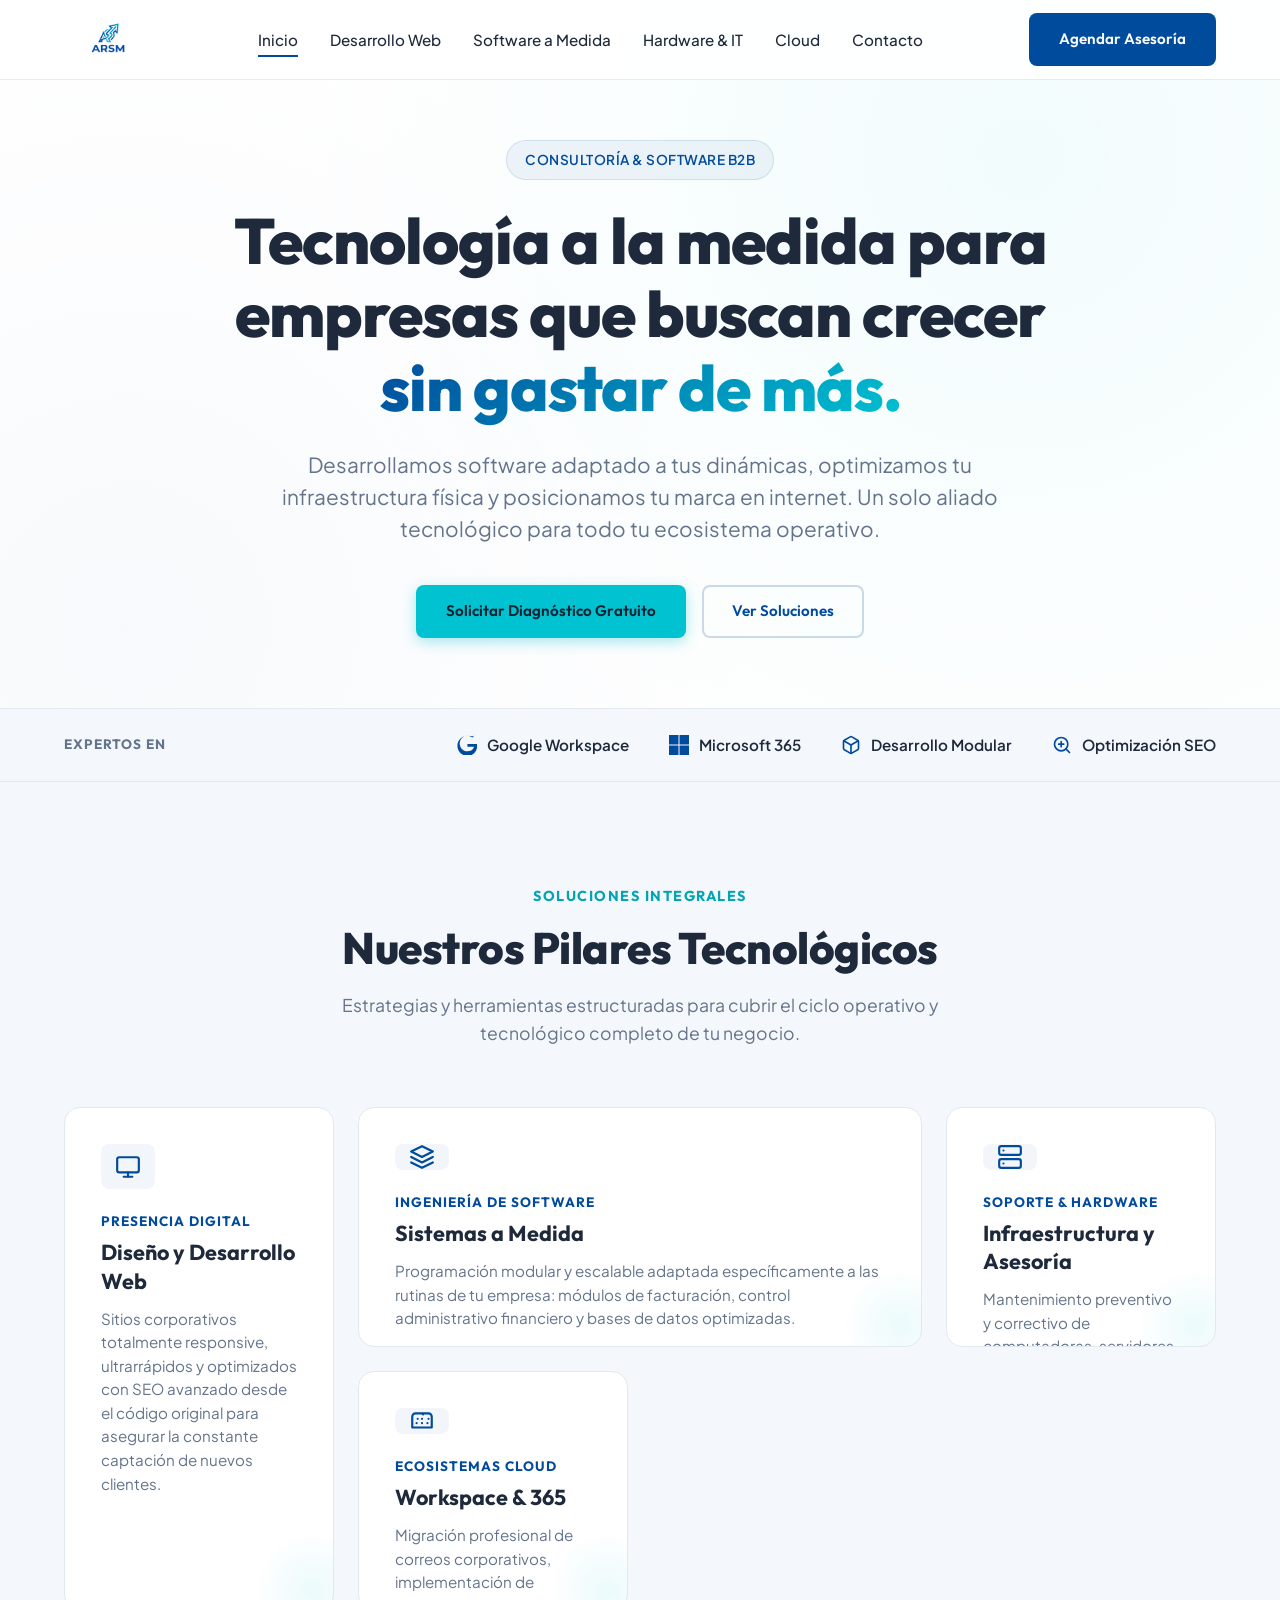
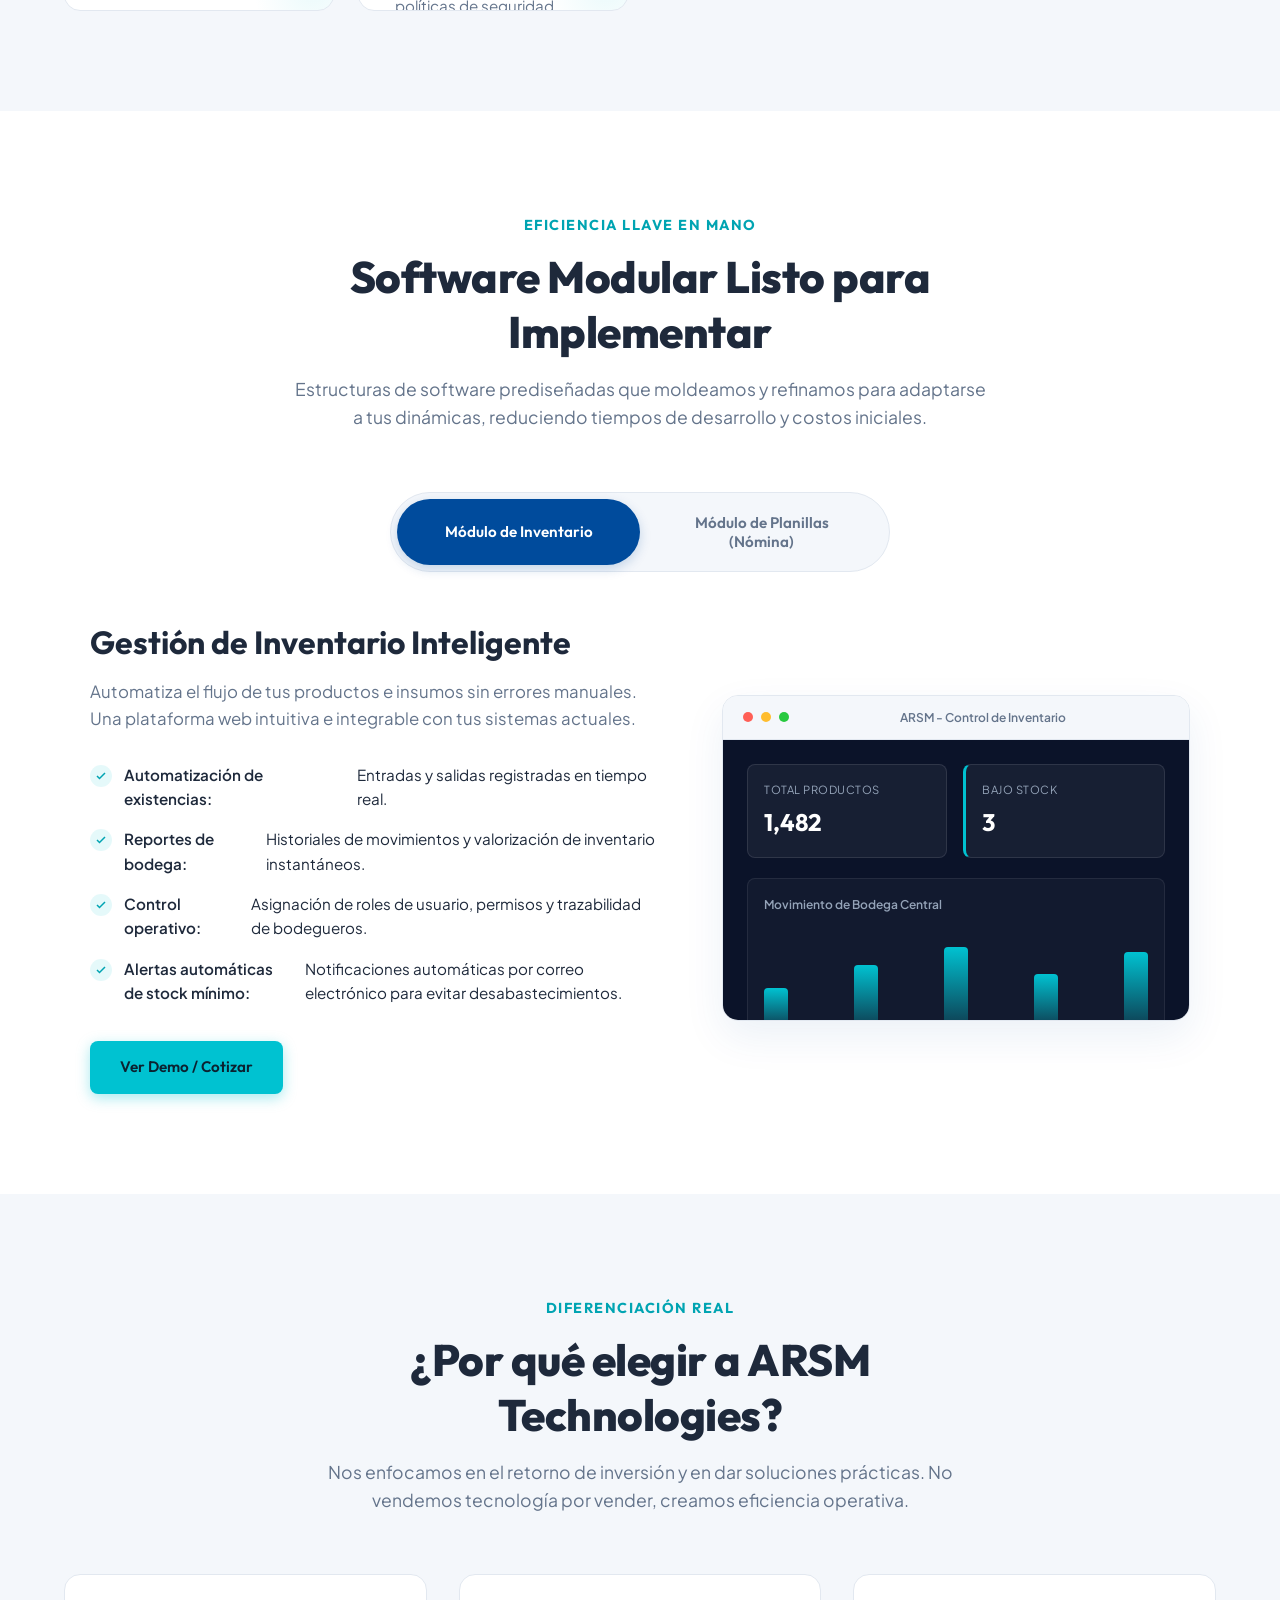
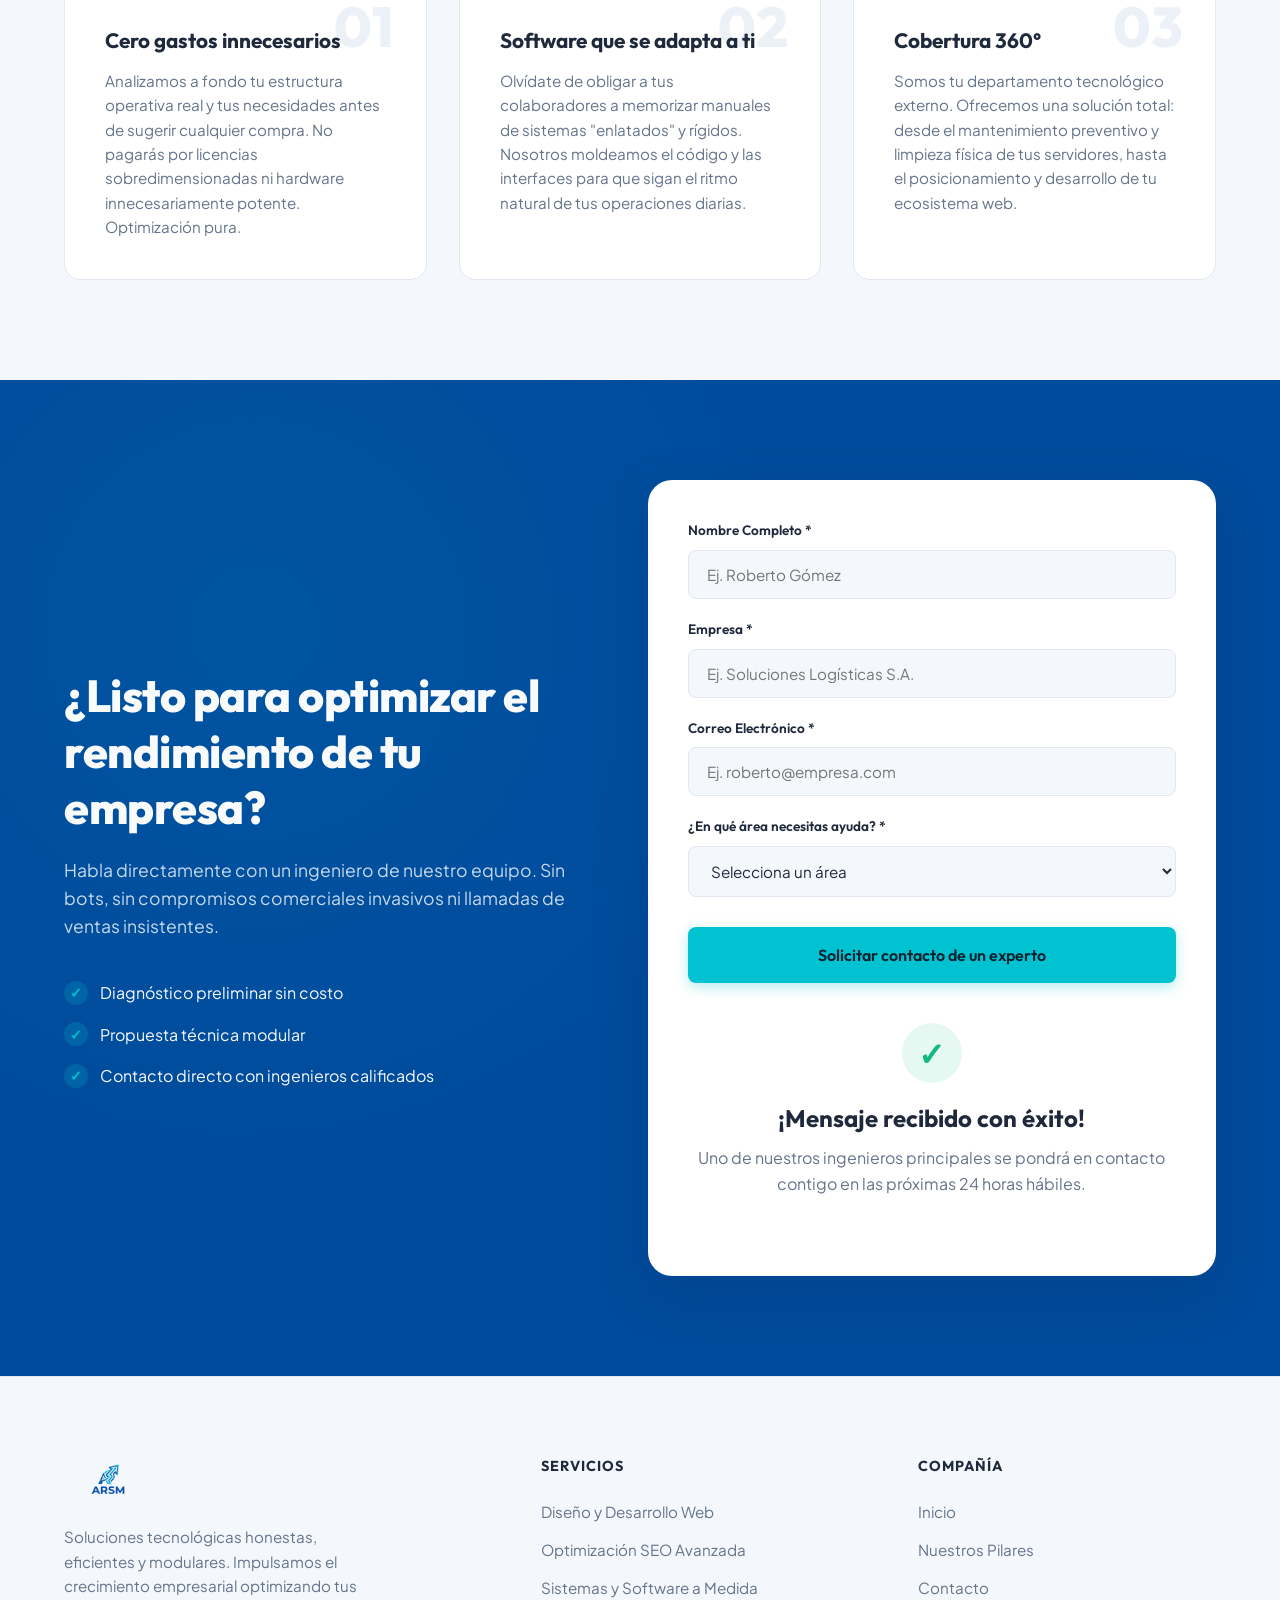
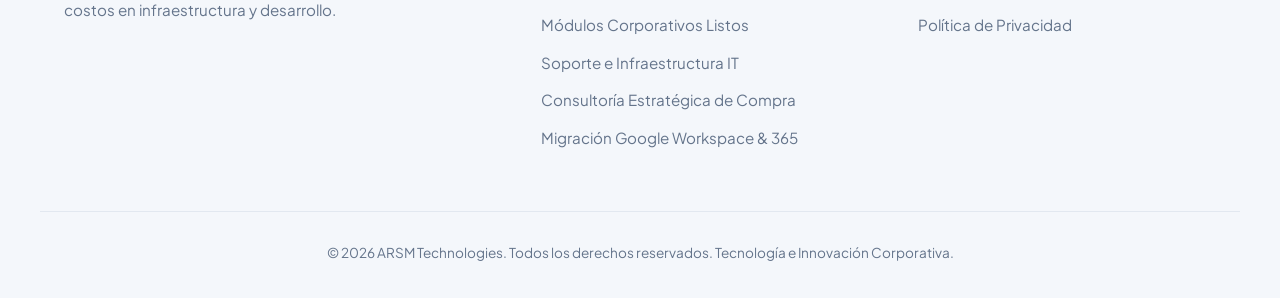
==== index.html @ 8ba5f3cb "Add files via upload" ====
<!DOCTYPE html>
<html lang="es">
<head>
    <meta charset="UTF-8">
    <meta name="viewport" content="width=device-width, initial-scale=1.0">
    <title>ARSM Technologies | Consultoría Tecnológica & Desarrollo de Software B2B</title>
    <meta name="description" content="Desarrollamos software a medida, optimizamos tu infraestructura IT y posicionamos tu web. Un solo aliado tecnológico para potenciar tu empresa sin gastos innecesarios.">
    <!-- Google Fonts: Plus Jakarta Sans for clean geometric look and Outfit for headings -->
    <link rel="preconnect" href="https://fonts.googleapis.com">
    <link rel="preconnect" href="https://fonts.gstatic.com" crossorigin>
    <link href="https://fonts.googleapis.com/css2?family=Outfit:wght@400;500;600;700;800&family=Plus+Jakarta+Sans:wght@300;400;500;600;700&display=swap" rel="stylesheet">
    <link rel="stylesheet" href="style.css">
</head>
<body>

    <!-- 1. NAVIGATION (Header) -->
    <header class="site-header">
        <div class="container header-container">
            <a href="#" class="logo-area" aria-label="ARSM Technologies Inicio">
                <img src="images/logo.png" alt="ARSM Technologies Logo" class="site-logo">
            </a>
            
            <button class="mobile-nav-toggle" aria-controls="primary-navigation" aria-expanded="false" aria-label="Menu">
                <span class="hamburger"></span>
            </button>

            <nav class="primary-navigation" id="primary-navigation">
                <ul class="nav-list">
                    <li><a href="#" class="nav-link active">Inicio</a></li>
                    <li><a href="#desarrollo-web" class="nav-link">Desarrollo Web</a></li>
                    <li><a href="#sistemas-medida" class="nav-link">Software a Medida</a></li>
                    <li><a href="#hardware-it" class="nav-link">Hardware & IT</a></li>
                    <li><a href="#cloud" class="nav-link">Cloud</a></li>
                    <li><a href="#contacto" class="nav-link">Contacto</a></li>
                </ul>
            </nav>

            <div class="header-actions">
                <a href="#contacto" class="btn btn-cta">Agendar Asesoría</a>
            </div>
        </div>
    </header>

    <main>
        <!-- 2. HERO SECTION -->
        <section class="hero-section">
            <div class="container hero-container">
                <div class="hero-content">
                    <div class="badge-wrapper">
                        <span class="badge">Consultoría & Software B2B</span>
                    </div>
                    <h1 class="hero-title">
                        Tecnología a la medida para empresas que buscan crecer <span class="gradient-text">sin gastar de más.</span>
                    </h1>
                    <p class="hero-subtitle">
                        Desarrollamos software adaptado a tus dinámicas, optimizamos tu infraestructura física y posicionamos tu marca en internet. Un solo aliado tecnológico para todo tu ecosistema operativo.
                    </p>
                    <div class="hero-actions">
                        <a href="#contacto" class="btn btn-primary">Solicitar Diagnóstico Gratuito</a>
                        <a href="#pilares" class="btn btn-secondary">Ver Soluciones</a>
                    </div>
                </div>
            </div>
            <!-- Social Proof Cinta Inferior -->
            <div class="social-proof-strip">
                <div class="container proof-container">
                    <p class="proof-title">Expertos en</p>
                    <div class="proof-logos">
                        <div class="proof-item">
                            <svg class="proof-icon" viewBox="0 0 24 24" fill="currentColor"><path d="M12.48 10.92v3.28h7.84c-.24 1.84-2 5.36-7.84 5.36-5.08 0-9.24-4.2-9.24-9.4s4.16-9.4 9.24-9.4c2.92 0 4.88 1.24 6 2.32l2.6-2.6C19.64 2.2 16.36 1 12.48 1 5.82 1 .5 6.32.5 13s5.32 12 11.98 12c7 0 11.66-4.92 11.66-11.9 0-.8-.08-1.4-.2-2.18h-11.46z"/></svg>
                            <span>Google Workspace</span>
                        </div>
                        <div class="proof-item">
                            <svg class="proof-icon" viewBox="0 0 24 24" fill="currentColor"><path d="M0 0h11.4v11.4H0zm12.6 0H24v11.4H12.6zM0 12.6h11.4V24H0zm12.6 0H24V24H12.6z"/></svg>
                            <span>Microsoft 365</span>
                        </div>
                        <div class="proof-item">
                            <svg class="proof-icon" viewBox="0 0 24 24" fill="none" stroke="currentColor" stroke-width="2" stroke-linecap="round" stroke-linejoin="round"><path d="M21 16V8a2 2 0 0 0-1-1.73l-7-4a2 2 0 0 0-2 0l-7 4A2 2 0 0 0 3 8v8a2 2 0 0 0 1 1.73l7 4a2 2 0 0 0 2 0l7-4A2 2 0 0 0 21 16z"></path><polyline points="3.27 6.96 12 12.01 20.73 6.96"></polyline><line x1="12" y1="22.08" x2="12" y2="12"></line></svg>
                            <span>Desarrollo Modular</span>
                        </div>
                        <div class="proof-item">
                            <svg class="proof-icon" viewBox="0 0 24 24" fill="none" stroke="currentColor" stroke-width="2" stroke-linecap="round" stroke-linejoin="round"><circle cx="11" cy="11" r="8"></circle><line x1="21" y1="21" x2="16.65" y2="16.65"></line><line x1="11" y1="8" x2="11" y2="14"></line><line x1="8" y1="11" x2="14" y2="11"></line></svg>
                            <span>Optimización SEO</span>
                        </div>
                    </div>
                </div>
            </div>
        </section>

        <!-- 3. SECCIÓN: NUESTROS PILARES TECNOLÓGICOS -->
        <section id="pilares" class="section pilares-section">
            <div class="container">
                <div class="section-header">
                    <span class="section-tag">Soluciones Integrales</span>
                    <h2 class="section-title">Nuestros Pilares Tecnológicos</h2>
                    <p class="section-desc">Estrategias y herramientas estructuradas para cubrir el ciclo operativo y tecnológico completo de tu negocio.</p>
                </div>

                <div class="bento-grid">
                    <!-- Tarjeta 1 -->
                    <div id="desarrollo-web" class="bento-card card-tall">
                        <div class="card-icon-wrapper">
                            <svg viewBox="0 0 24 24" fill="none" stroke="currentColor" stroke-width="2" stroke-linecap="round" stroke-linejoin="round" class="card-icon"><rect x="2" y="3" width="20" height="14" rx="2" ry="2"></rect><line x1="8" y1="21" x2="16" y2="21"></line><line x1="12" y1="17" x2="12" y2="21"></line></svg>
                        </div>
                        <div class="card-content">
                            <h3 class="card-title">Presencia Digital</h3>
                            <h4 class="card-subtitle">Diseño y Desarrollo Web</h4>
                            <p class="card-text">Sitios corporativos totalmente responsive, ultrarrápidos y optimizados con SEO avanzado desde el código original para asegurar la constante captación de nuevos clientes.</p>
                        </div>
                        <div class="card-bg-decoration"></div>
                    </div>

                    <!-- Tarjeta 2 -->
                    <div id="sistemas-medida" class="bento-card card-wide">
                        <div class="card-icon-wrapper">
                            <svg viewBox="0 0 24 24" fill="none" stroke="currentColor" stroke-width="2" stroke-linecap="round" stroke-linejoin="round" class="card-icon"><polygon points="12 2 2 7 12 12 22 7 12 2"></polygon><polyline points="2 17 12 22 22 17"></polyline><polyline points="2 12 12 17 22 12"></polyline></svg>
                        </div>
                        <div class="card-content">
                            <h3 class="card-title">Ingeniería de Software</h3>
                            <h4 class="card-subtitle">Sistemas a Medida</h4>
                            <p class="card-text">Programación modular y escalable adaptada específicamente a las rutinas de tu empresa: módulos de facturación, control administrativo financiero y bases de datos optimizadas.</p>
                        </div>
                        <div class="card-bg-decoration"></div>
                    </div>

                    <!-- Tarjeta 3 -->
                    <div id="hardware-it" class="bento-card">
                        <div class="card-icon-wrapper">
                            <svg viewBox="0 0 24 24" fill="none" stroke="currentColor" stroke-width="2" stroke-linecap="round" stroke-linejoin="round" class="card-icon"><rect x="2" y="2" width="20" height="8" rx="2" ry="2"></rect><rect x="2" y="14" width="20" height="8" rx="2" ry="2"></rect><line x1="6" y1="6" x2="6.01" y2="6"></line><line x1="6" y1="18" x2="6.01" y2="18"></line></svg>
                        </div>
                        <div class="card-content">
                            <h3 class="card-title">Soporte & Hardware</h3>
                            <h4 class="card-subtitle">Infraestructura y Asesoría</h4>
                            <p class="card-text">Mantenimiento preventivo y correctivo de computadoras, servidores y redes. Consultoría estratégica en adquisiciones para garantizar el máximo beneficio al menor costo posible.</p>
                        </div>
                        <div class="card-bg-decoration"></div>
                    </div>

                    <!-- Tarjeta 4 -->
                    <div id="cloud" class="bento-card">
                        <div class="card-icon-wrapper">
                            <svg viewBox="0 0 24 24" fill="none" stroke="currentColor" stroke-width="2" stroke-linecap="round" stroke-linejoin="round" class="card-icon"><path d="M18 10h-.01M17 14h.01M13 6h-.01M12 10h.01M12 14h.01M8 10h-.01M7 14h.01M3 18h18V8a3 3 0 0 0-3-3H6a3 3 0 0 0-3 3z"></path></svg>
                        </div>
                        <div class="card-content">
                            <h3 class="card-title">Ecosistemas Cloud</h3>
                            <h4 class="card-subtitle">Workspace & 365</h4>
                            <p class="card-text">Migración profesional de correos corporativos, implementación de políticas de seguridad digital, administración eficiente de licencias y capacitación de personal.</p>
                        </div>
                        <div class="card-bg-decoration"></div>
                    </div>
                </div>
            </div>
        </section>

        <!-- 4. SECCIÓN DE PRODUCTOS DESTACADOS: SOFTWARE MODULAR -->
        <section class="section products-section">
            <div class="container">
                <div class="section-header">
                    <span class="section-tag">Eficiencia Llave en Mano</span>
                    <h2 class="section-title">Software Modular Listo para Implementar</h2>
                    <p class="section-desc">Estructuras de software prediseñadas que moldeamos y refinamos para adaptarse a tus dinámicas, reduciendo tiempos de desarrollo y costos iniciales.</p>
                </div>

                <!-- Tabs Navigation -->
                <div class="tabs-container">
                    <div class="tabs-nav" role="tablist" aria-label="Módulos de Software">
                        <button class="tab-btn active" id="tab-inventario" role="tab" aria-selected="true" aria-controls="panel-inventario" tabindex="0">
                            Módulo de Inventario
                        </button>
                        <button class="tab-btn" id="tab-planillas" role="tab" aria-selected="false" aria-controls="panel-planillas" tabindex="-1">
                            Módulo de Planillas (Nómina)
                        </button>
                    </div>

                    <!-- Tabs Content Panels -->
                    <div class="tabs-panels">
                        <!-- Panel 1: Inventario -->
                        <div class="tab-panel active" id="panel-inventario" role="tabpanel" aria-labelledby="tab-inventario">
                            <div class="product-layout">
                                <div class="product-details">
                                    <h3 class="product-title">Gestión de Inventario Inteligente</h3>
                                    <p class="product-description">
                                        Automatiza el flujo de tus productos e insumos sin errores manuales. Una plataforma web intuitiva e integrable con tus sistemas actuales.
                                    </p>
                                    <ul class="product-features">
                                        <li>
                                            <span class="feature-icon"><svg viewBox="0 0 24 24" fill="none" stroke="currentColor" stroke-width="3"><polyline points="20 6 9 17 4 12"></polyline></svg></span>
                                            <strong>Automatización de existencias:</strong> Entradas y salidas registradas en tiempo real.
                                        </li>
                                        <li>
                                            <span class="feature-icon"><svg viewBox="0 0 24 24" fill="none" stroke="currentColor" stroke-width="3"><polyline points="20 6 9 17 4 12"></polyline></svg></span>
                                            <strong>Reportes de bodega:</strong> Historiales de movimientos y valorización de inventario instantáneos.
                                        </li>
                                        <li>
                                            <span class="feature-icon"><svg viewBox="0 0 24 24" fill="none" stroke="currentColor" stroke-width="3"><polyline points="20 6 9 17 4 12"></polyline></svg></span>
                                            <strong>Control operativo:</strong> Asignación de roles de usuario, permisos y trazabilidad de bodegueros.
                                        </li>
                                        <li>
                                            <span class="feature-icon"><svg viewBox="0 0 24 24" fill="none" stroke="currentColor" stroke-width="3"><polyline points="20 6 9 17 4 12"></polyline></svg></span>
                                            <strong>Alertas automáticas de stock mínimo:</strong> Notificaciones automáticas por correo electrónico para evitar desabastecimientos.
                                        </li>
                                    </ul>
                                    <div class="product-action">
                                        <a href="#contacto" class="btn btn-primary">Ver Demo / Cotizar</a>
                                    </div>
                                </div>
                                <div class="product-mockup">
                                    <div class="mockup-window">
                                        <div class="mockup-header">
                                            <span class="dot"></span>
                                            <span class="dot"></span>
                                            <span class="dot"></span>
                                            <span class="mockup-title">ARSM - Control de Inventario</span>
                                        </div>
                                        <div class="mockup-body">
                                            <div class="mockup-dashboard">
                                                <div class="dashboard-widgets">
                                                    <div class="widget">
                                                        <span class="widget-label">Total Productos</span>
                                                        <span class="widget-value">1,482</span>
                                                    </div>
                                                    <div class="widget warning">
                                                        <span class="widget-label">Bajo Stock</span>
                                                        <span class="widget-value">3</span>
                                                    </div>
                                                </div>
                                                <div class="dashboard-chart">
                                                    <div class="chart-header">Movimiento de Bodega Central</div>
                                                    <div class="chart-bar-group">
                                                        <div class="chart-bar" style="--val: 45%;"><span>Lun</span></div>
                                                        <div class="chart-bar" style="--val: 70%;"><span>Mar</span></div>
                                                        <div class="chart-bar" style="--val: 90%;"><span>Mie</span></div>
                                                        <div class="chart-bar" style="--val: 60%;"><span>Jue</span></div>
                                                        <div class="chart-bar" style="--val: 85%;"><span>Vie</span></div>
                                                    </div>
                                                </div>
                                            </div>
                                        </div>
                                    </div>
                                </div>
                            </div>
                        </div>

                        <!-- Panel 2: Planillas -->
                        <div class="tab-panel" id="panel-planillas" role="tabpanel" aria-labelledby="tab-planillas" hidden>
                            <div class="product-layout">
                                <div class="product-details">
                                    <h3 class="product-title">Gestión de Planillas y Nómina B2B</h3>
                                    <p class="product-description">
                                        Lleva la administración de salarios y beneficios de forma clara, segura y adaptada a la legislación de tu país. Optimiza el tiempo del departamento de recursos humanos.
                                    </p>
                                    <ul class="product-features">
                                        <li>
                                            <span class="feature-icon"><svg viewBox="0 0 24 24" fill="none" stroke="currentColor" stroke-width="3"><polyline points="20 6 9 17 4 12"></polyline></svg></span>
                                            <strong>Control automatizado de salarios:</strong> Pagos automáticos mensuales, quincenales o por destajo.
                                        </li>
                                        <li>
                                            <span class="feature-icon"><svg viewBox="0 0 24 24" fill="none" stroke="currentColor" stroke-width="3"><polyline points="20 6 9 17 4 12"></polyline></svg></span>
                                            <strong>Retenciones de ley:</strong> Cálculos exactos de impuestos, seguro social, pensiones y deducciones.
                                        </li>
                                        <li>
                                            <span class="feature-icon"><svg viewBox="0 0 24 24" fill="none" stroke="currentColor" stroke-width="3"><polyline points="20 6 9 17 4 12"></polyline></svg></span>
                                            <strong>Gestión de horas extra:</strong> Integración de marcas de reloj y aprobación de recargos extraordinarios.
                                        </li>
                                        <li>
                                            <span class="feature-icon"><svg viewBox="0 0 24 24" fill="none" stroke="currentColor" stroke-width="3"><polyline points="20 6 9 17 4 12"></polyline></svg></span>
                                            <strong>Reportes administrativos:</strong> Comprobantes de pago digitales para los colaboradores y archivos bancarios.
                                        </li>
                                    </ul>
                                    <div class="product-action">
                                        <a href="#contacto" class="btn btn-primary">Ver Demo / Cotizar</a>
                                    </div>
                                </div>
                                <div class="product-mockup">
                                    <div class="mockup-window">
                                        <div class="mockup-header">
                                            <span class="dot"></span>
                                            <span class="dot"></span>
                                            <span class="dot"></span>
                                            <span class="mockup-title">ARSM - Control de Nómina</span>
                                        </div>
                                        <div class="mockup-body">
                                            <div class="mockup-dashboard">
                                                <div class="dashboard-widgets">
                                                    <div class="widget">
                                                        <span class="widget-label">Colaboradores</span>
                                                        <span class="widget-value">48 Activos</span>
                                                    </div>
                                                    <div class="widget success">
                                                        <span class="widget-label">Nómina del Mes</span>
                                                        <span class="widget-value">Procesada</span>
                                                    </div>
                                                </div>
                                                <div class="payroll-details-box">
                                                    <div class="payroll-row"><span>Salarios Base:</span> <strong>$18,450.00</strong></div>
                                                    <div class="payroll-row"><span>Horas Extra:</span> <strong>$1,250.00</strong></div>
                                                    <div class="payroll-row border-top"><span>Total Neto:</span> <strong class="text-primary">$19,700.00</strong></div>
                                                </div>
                                            </div>
                                        </div>
                                    </div>
                                </div>
                            </div>
                        </div>
                    </div>
                </div>
            </div>
        </section>

        <!-- 5. SECCIÓN DE PROPUESTA DE VALOR -->
        <section class="section value-prop-section">
            <div class="container">
                <div class="section-header">
                    <span class="section-tag">Diferenciación Real</span>
                    <h2 class="section-title">¿Por qué elegir a ARSM Technologies?</h2>
                    <p class="section-desc">Nos enfocamos en el retorno de inversión y en dar soluciones prácticas. No vendemos tecnología por vender, creamos eficiencia operativa.</p>
                </div>

                <div class="value-prop-grid">
                    <div class="value-prop-card">
                        <div class="value-prop-num">01</div>
                        <h3 class="value-prop-title">Cero gastos innecesarios</h3>
                        <p class="value-prop-text">
                            Analizamos a fondo tu estructura operativa real y tus necesidades antes de sugerir cualquier compra. No pagarás por licencias sobredimensionadas ni hardware innecesariamente potente. Optimización pura.
                        </p>
                    </div>
                    <div class="value-prop-card">
                        <div class="value-prop-num">02</div>
                        <h3 class="value-prop-title">Software que se adapta a ti</h3>
                        <p class="value-prop-text">
                            Olvídate de obligar a tus colaboradores a memorizar manuales de sistemas "enlatados" y rígidos. Nosotros moldeamos el código y las interfaces para que sigan el ritmo natural de tus operaciones diarias.
                        </p>
                    </div>
                    <div class="value-prop-card">
                        <div class="value-prop-num">03</div>
                        <h3 class="value-prop-title">Cobertura 360°</h3>
                        <p class="value-prop-text">
                            Somos tu departamento tecnológico externo. Ofrecemos una solución total: desde el mantenimiento preventivo y limpieza física de tus servidores, hasta el posicionamiento y desarrollo de tu ecosistema web.
                        </p>
                    </div>
                </div>
            </div>
        </section>

        <!-- 6. CALL TO ACTION FINAL -->
        <section id="contacto" class="section cta-final-section">
            <div class="container cta-final-container">
                <div class="cta-info">
                    <h2 class="cta-title">¿Listo para optimizar el rendimiento de tu empresa?</h2>
                    <p class="cta-subtitle">
                        Habla directamente con un ingeniero de nuestro equipo. Sin bots, sin compromisos comerciales invasivos ni llamadas de ventas insistentes.
                    </p>
                    
                    <div class="cta-bullet-list">
                        <div class="cta-bullet">
                            <span class="bullet-check">✓</span>
                            <span>Diagnóstico preliminar sin costo</span>
                        </div>
                        <div class="cta-bullet">
                            <span class="bullet-check">✓</span>
                            <span>Propuesta técnica modular</span>
                        </div>
                        <div class="cta-bullet">
                            <span class="bullet-check">✓</span>
                            <span>Contacto directo con ingenieros calificados</span>
                        </div>
                    </div>
                </div>

                <div class="cta-form-wrapper">
                    <form id="contactForm" class="cta-form" novalidate>
                        <div class="form-group">
                            <label for="form-name">Nombre Completo *</label>
                            <input type="text" id="form-name" name="name" required placeholder="Ej. Roberto Gómez">
                            <span class="error-msg" id="error-name">El nombre es requerido.</span>
                        </div>

                        <div class="form-group">
                            <label for="form-company">Empresa *</label>
                            <input type="text" id="form-company" name="company" required placeholder="Ej. Soluciones Logísticas S.A.">
                            <span class="error-msg" id="error-company">La empresa es requerida.</span>
                        </div>

                        <div class="form-group">
                            <label for="form-email">Correo Electrónico *</label>
                            <input type="email" id="form-email" name="email" required placeholder="Ej. roberto@empresa.com">
                            <span class="error-msg" id="error-email">Por favor ingresa un correo válido.</span>
                        </div>

                        <div class="form-group">
                            <label for="form-area">¿En qué área necesitas ayuda? *</label>
                            <select id="form-area" name="area" required>
                                <option value="" disabled selected>Selecciona un área</option>
                                <option value="desarrollo-web">Desarrollo y Diseño Web</option>
                                <option value="sistemas-medida">Software a Medida</option>
                                <option value="hardware-it">Hardware & Redes IT</option>
                                <option value="cloud">Soporte Cloud (Workspace/365)</option>
                                <option value="otro">Consultoría Tecnológica General</option>
                            </select>
                            <span class="error-msg" id="error-area">Por favor selecciona una opción.</span>
                        </div>

                        <button type="submit" class="btn btn-submit">Solicitar contacto de un experto</button>
                    </form>
                    
                    <div id="formSuccess" class="form-success-alert" hidden>
                        <div class="success-icon">✓</div>
                        <h3>¡Mensaje recibido con éxito!</h3>
                        <p>Uno de nuestros ingenieros principales se pondrá en contacto contigo en las próximas 24 horas hábiles.</p>
                    </div>
                </div>
            </div>
        </section>
    </main>

    <!-- 7. FOOTER -->
    <footer class="site-footer">
        <div class="container footer-container">
            <div class="footer-brand">
                <a href="#" class="footer-logo">
                    <img src="images/logo.png" alt="ARSM Technologies Logo">
                </a>
                <p class="brand-description">
                    Soluciones tecnológicas honestas, eficientes y modulares. Impulsamos el crecimiento empresarial optimizando tus costos en infraestructura y desarrollo.
                </p>
            </div>
            
            <div class="footer-links-group">
                <h4 class="footer-title">Servicios</h4>
                <ul class="footer-links">
                    <li><a href="#desarrollo-web">Diseño y Desarrollo Web</a></li>
                    <li><a href="#desarrollo-web">Optimización SEO Avanzada</a></li>
                    <li><a href="#sistemas-medida">Sistemas y Software a Medida</a></li>
                    <li><a href="#sistemas-medida">Módulos Corporativos Listos</a></li>
                    <li><a href="#hardware-it">Soporte e Infraestructura IT</a></li>
                    <li><a href="#hardware-it">Consultoría Estratégica de Compra</a></li>
                    <li><a href="#cloud">Migración Google Workspace & 365</a></li>
                </ul>
            </div>

            <div class="footer-links-group">
                <h4 class="footer-title">Compañía</h4>
                <ul class="footer-links">
                    <li><a href="#">Inicio</a></li>
                    <li><a href="#pilares">Nuestros Pilares</a></li>
                    <li><a href="#contacto">Contacto</a></li>
                    <li><a href="#" class="privacy-link">Política de Privacidad</a></li>
                </ul>
            </div>
        </div>

        <div class="container footer-bottom">
            <p>&copy; 2026 ARSM Technologies. Todos los derechos reservados. Tecnología e Innovación Corporativa.</p>
        </div>
    </footer>

    <script src="main.js"></script>
</body>
</html>
---- style.css ----
/* style.css - ARSM Technologies Landing Page */

/* -------------------------------------------------------------
   1. DESIGN SYSTEM & VARIABLES
------------------------------------------------------------- */
:root {
    /* Color Palette */
    --color-primary: #004B9C;          /* Azul Rey Corporativo */
    --color-primary-rgb: 0, 75, 156;
    --color-primary-dark: #003670;
    --color-accent: #00C2D1;           /* Cian / Celeste Eléctrico */
    --color-accent-rgb: 0, 194, 209;
    --color-accent-dark: #00a4b2;
    --color-bg-pure: #FFFFFF;
    --color-bg-gelid: #F4F7FB;          /* Gris gélido claro */
    --color-bg-gelid-rgb: 244, 247, 251;
    --color-text-main: #1E293B;         /* Gris pizarra oscuro / Carbón */
    --color-text-muted: #64748B;
    --color-text-light: #F8FAFC;
    --color-border: #E2E8F0;
    --color-border-hover: #CBD5E1;
    
    /* Typography */
    --font-heading: 'Outfit', -apple-system, BlinkMacSystemFont, "Segoe UI", Roboto, sans-serif;
    --font-body: 'Plus Jakarta Sans', -apple-system, BlinkMacSystemFont, "Segoe UI", Roboto, sans-serif;
    
    /* Layout */
    --container-width: 1200px;
    --header-height: 80px;
    --border-radius-sm: 8px;
    --border-radius-md: 16px;
    --border-radius-lg: 24px;
    --border-radius-xl: 32px;
    
    /* Transitions */
    --transition-fast: 0.2s cubic-bezier(0.16, 1, 0.3, 1);
    --transition-smooth: 0.4s cubic-bezier(0.16, 1, 0.3, 1);
    --transition-bounce: 0.5s cubic-bezier(0.34, 1.56, 0.64, 1);
    
    /* Shadows */
    --shadow-sm: 0 2px 8px rgba(0, 75, 156, 0.04);
    --shadow-md: 0 8px 30px rgba(0, 75, 156, 0.06);
    --shadow-lg: 0 16px 40px rgba(0, 75, 156, 0.08);
}

/* -------------------------------------------------------------
   2. RESET & BASE STYLES
------------------------------------------------------------- */
*, *::before, *::after {
    box-sizing: border-box;
    margin: 0;
    padding: 0;
}

html {
    scroll-behavior: smooth;
    -webkit-text-size-adjust: 100%;
}

body {
    background-color: var(--color-bg-pure);
    color: var(--color-text-main);
    font-family: var(--font-body);
    font-size: 1rem;
    line-height: 1.6;
    overflow-x: hidden;
    -webkit-font-smoothing: antialiased;
}

h1, h2, h3, h4, h5, h6 {
    font-family: var(--font-heading);
    color: var(--color-text-main);
    font-weight: 700;
    line-height: 1.25;
}

a {
    color: inherit;
    text-decoration: none;
    transition: color var(--transition-fast);
}

img {
    max-width: 100%;
    height: auto;
    display: block;
}

ul {
    list-style: none;
}

/* Utilities */
.container {
    max-width: var(--container-width);
    margin-left: auto;
    margin-right: auto;
    padding-left: 24px;
    padding-right: 24px;
    width: 100%;
}

.section {
    padding-top: 100px;
    padding-bottom: 100px;
}

.gradient-text {
    background: linear-gradient(135deg, var(--color-primary) 0%, var(--color-accent) 100%);
    -webkit-background-clip: text;
    -webkit-text-fill-color: transparent;
    background-clip: text;
}

/* -------------------------------------------------------------
   3. BUTTONS
------------------------------------------------------------- */
.btn {
    display: inline-flex;
    align-items: center;
    justify-content: center;
    font-family: var(--font-heading);
    font-weight: 600;
    padding: 12px 28px;
    border-radius: var(--border-radius-sm);
    transition: all var(--transition-smooth);
    cursor: pointer;
    font-size: 0.95rem;
    border: 2px solid transparent;
    outline: none;
}

.btn-primary {
    background-color: var(--color-accent);
    color: #0b2230; /* Dark premium contrast */
    box-shadow: 0 4px 14px rgba(0, 194, 209, 0.35);
}

.btn-primary:hover {
    background-color: var(--color-accent-dark);
    box-shadow: 0 6px 20px rgba(0, 194, 209, 0.5);
    transform: translateY(-2px);
}

.btn-secondary {
    background-color: transparent;
    color: var(--color-primary);
    border-color: rgba(0, 75, 156, 0.2);
}

.btn-secondary:hover {
    border-color: var(--color-primary);
    background-color: rgba(0, 75, 156, 0.03);
    transform: translateY(-2px);
}

.btn-cta {
    background-color: var(--color-primary);
    color: var(--color-text-light);
}

.btn-cta:hover {
    background-color: var(--color-primary-dark);
    transform: translateY(-2px);
}

/* -------------------------------------------------------------
   4. NAVIGATION (HEADER)
------------------------------------------------------------- */
.site-header {
    background-color: rgba(255, 255, 255, 0.85);
    backdrop-filter: blur(12px);
    -webkit-backdrop-filter: blur(12px);
    border-bottom: 1px solid rgba(226, 232, 240, 0.8);
    position: fixed;
    top: 0;
    left: 0;
    width: 100%;
    z-index: 1000;
    height: var(--header-height);
    transition: all var(--transition-fast);
}

.header-container {
    display: flex;
    align-items: center;
    justify-content: space-between;
    height: 100%;
}

.logo-area {
    display: flex;
    align-items: center;
}

.site-logo {
    height: 48px;
    width: auto;
    object-fit: contain;
}

.primary-navigation {
    display: flex;
    align-items: center;
}

.nav-list {
    display: flex;
    gap: 32px;
}

.nav-link {
    font-size: 0.95rem;
    font-weight: 500;
    color: var(--color-text-main);
    position: relative;
    padding: 8px 0;
}

.nav-link::after {
    content: '';
    position: absolute;
    bottom: 0;
    left: 0;
    width: 100%;
    height: 2px;
    background-color: var(--color-primary);
    transform: scaleX(0);
    transform-origin: right;
    transition: transform var(--transition-fast);
}

.nav-link:hover {
    color: var(--color-primary);
}

.nav-link:hover::after,
.nav-link.active::after {
    transform: scaleX(1);
    transform-origin: left;
}

.mobile-nav-toggle {
    display: none;
    background: none;
    border: none;
    cursor: pointer;
    padding: 10px;
    z-index: 1100;
}

/* -------------------------------------------------------------
   5. HERO SECTION
------------------------------------------------------------- */
.hero-section {
    padding-top: calc(var(--header-height) + 60px);
    padding-bottom: 0;
    background: radial-gradient(circle at 80% 20%, rgba(0, 194, 209, 0.05) 0%, transparent 60%),
                radial-gradient(circle at 10% 80%, rgba(0, 75, 156, 0.03) 0%, transparent 50%);
    position: relative;
    overflow: hidden;
}

.hero-container {
    display: flex;
    flex-direction: column;
    align-items: center;
    text-align: center;
    position: relative;
    z-index: 2;
}

.hero-content {
    max-width: 900px;
    margin-bottom: 70px;
}

.badge-wrapper {
    margin-bottom: 24px;
    opacity: 0;
    animation: fadeInUp 0.8s forwards;
}

.badge {
    background-color: rgba(0, 75, 156, 0.06);
    border: 1px solid rgba(0, 75, 156, 0.12);
    color: var(--color-primary);
    padding: 8px 18px;
    border-radius: 100px;
    font-size: 0.85rem;
    font-weight: 600;
    letter-spacing: 0.5px;
    text-transform: uppercase;
    display: inline-block;
}

.hero-title {
    font-size: clamp(2.5rem, 5vw, 4.2rem);
    font-weight: 800;
    letter-spacing: -1px;
    margin-bottom: 24px;
    line-height: 1.15;
    opacity: 0;
    animation: fadeInUp 0.8s 0.2s forwards;
}

.hero-subtitle {
    font-size: clamp(1.1rem, 2vw, 1.3rem);
    color: var(--color-text-muted);
    font-weight: 400;
    max-width: 800px;
    margin-left: auto;
    margin-right: auto;
    margin-bottom: 40px;
    line-height: 1.55;
    opacity: 0;
    animation: fadeInUp 0.8s 0.4s forwards;
}

.hero-actions {
    display: flex;
    justify-content: center;
    gap: 16px;
    opacity: 0;
    animation: fadeInUp 0.8s 0.6s forwards;
}

/* Social Proof Strip */
.social-proof-strip {
    border-top: 1px solid var(--color-border);
    border-bottom: 1px solid var(--color-border);
    background-color: var(--color-bg-gelid);
    padding: 24px 0;
    width: 100%;
}

.proof-container {
    display: flex;
    align-items: center;
    justify-content: space-between;
    flex-wrap: wrap;
    gap: 20px;
}

.proof-title {
    font-family: var(--font-heading);
    font-size: 0.85rem;
    font-weight: 700;
    text-transform: uppercase;
    letter-spacing: 1px;
    color: var(--color-text-muted);
}

.proof-logos {
    display: flex;
    gap: 40px;
    align-items: center;
    flex-wrap: wrap;
}

.proof-item {
    display: flex;
    align-items: center;
    gap: 10px;
    color: var(--color-text-main);
    font-weight: 600;
    font-size: 0.95rem;
}

.proof-icon {
    width: 20px;
    height: 20px;
    color: var(--color-primary);
}

/* -------------------------------------------------------------
   6. SECCIÓN GENERAL HEADERS
------------------------------------------------------------- */
.section-header {
    text-align: center;
    max-width: 700px;
    margin: 0 auto 60px;
}

.section-tag {
    color: var(--color-accent-dark);
    font-family: var(--font-heading);
    font-weight: 700;
    font-size: 0.9rem;
    text-transform: uppercase;
    letter-spacing: 1.5px;
    margin-bottom: 12px;
    display: inline-block;
}

.section-title {
    font-size: clamp(2rem, 3.5vw, 2.75rem);
    font-weight: 800;
    margin-bottom: 16px;
    letter-spacing: -0.5px;
}

.section-desc {
    color: var(--color-text-muted);
    font-size: 1.1rem;
}

/* -------------------------------------------------------------
   7. PILARES TECNOLÓGICOS (BENTO GRID)
------------------------------------------------------------- */
.pilares-section {
    background-color: var(--color-bg-gelid);
}

.bento-grid {
    display: grid;
    grid-template-columns: repeat(4, 1fr);
    grid-auto-rows: 240px;
    gap: 24px;
}

.bento-card {
    background-color: var(--color-bg-pure);
    border-radius: var(--border-radius-md);
    border: 1px solid var(--color-border);
    padding: 36px;
    display: flex;
    flex-direction: column;
    justify-content: space-between;
    position: relative;
    overflow: hidden;
    transition: all var(--transition-smooth);
}

.bento-card:hover {
    transform: translateY(-6px);
    border-color: var(--color-primary);
    box-shadow: var(--shadow-lg);
}

.bento-card.card-tall {
    grid-row: span 2;
    grid-column: span 1;
}

.bento-card.card-wide {
    grid-column: span 2;
    grid-row: span 1;
}

.card-icon-wrapper {
    width: 54px;
    height: 54px;
    border-radius: var(--border-radius-sm);
    background-color: rgba(0, 75, 156, 0.05);
    display: flex;
    align-items: center;
    justify-content: center;
    color: var(--color-primary);
    margin-bottom: 24px;
    transition: all var(--transition-smooth);
}

.card-icon {
    width: 26px;
    height: 26px;
}

.bento-card:hover .card-icon-wrapper {
    background-color: var(--color-primary);
    color: var(--color-bg-pure);
    transform: scale(1.05);
}

.card-content {
    display: flex;
    flex-direction: column;
    height: 100%;
}

.card-title {
    font-size: 0.85rem;
    text-transform: uppercase;
    letter-spacing: 1px;
    color: var(--color-primary);
    font-weight: 700;
    margin-bottom: 8px;
}

.card-subtitle {
    font-size: 1.35rem;
    font-weight: 700;
    margin-bottom: 12px;
    line-height: 1.3;
}

.card-text {
    color: var(--color-text-muted);
    font-size: 0.95rem;
    line-height: 1.55;
}

.card-bg-decoration {
    position: absolute;
    bottom: -40px;
    right: -40px;
    width: 120px;
    height: 120px;
    border-radius: 50%;
    background: radial-gradient(circle, rgba(0, 194, 209, 0.08) 0%, transparent 70%);
    pointer-events: none;
    transition: transform var(--transition-smooth);
}

.bento-card:hover .card-bg-decoration {
    transform: scale(1.5);
}

/* -------------------------------------------------------------
   8. PRODUCTOS DESTACADOS (TABS SHOWCASE)
------------------------------------------------------------- */
.products-section {
    background-color: var(--color-bg-pure);
}

.tabs-container {
    max-width: 1100px;
    margin: 0 auto;
}

.tabs-nav {
    display: flex;
    justify-content: center;
    background-color: var(--color-bg-gelid);
    border: 1px solid var(--color-border);
    padding: 6px;
    border-radius: 100px;
    max-width: 500px;
    margin: 0 auto 50px;
}

.tab-btn {
    flex: 1;
    background: none;
    border: none;
    outline: none;
    padding: 14px 24px;
    font-family: var(--font-heading);
    font-weight: 600;
    font-size: 0.95rem;
    color: var(--color-text-muted);
    border-radius: 100px;
    cursor: pointer;
    transition: all var(--transition-smooth);
}

.tab-btn:hover {
    color: var(--color-text-main);
}

.tab-btn.active {
    background-color: var(--color-primary);
    color: var(--color-bg-pure);
    box-shadow: 0 4px 12px rgba(0, 75, 156, 0.2);
}

.tab-panel {
    display: none;
    opacity: 0;
    transform: translateY(15px);
    transition: opacity 0.5s ease, transform 0.5s ease;
}

.tab-panel.active {
    display: block;
    opacity: 1;
    transform: translateY(0);
}

.product-layout {
    display: grid;
    grid-template-columns: 1.1fr 0.9fr;
    gap: 60px;
    align-items: center;
}

.product-details {
    display: flex;
    flex-direction: column;
}

.product-title {
    font-size: 2rem;
    font-weight: 700;
    margin-bottom: 16px;
    line-height: 1.3;
}

.product-description {
    color: var(--color-text-muted);
    font-size: 1.05rem;
    margin-bottom: 30px;
}

.product-features {
    display: flex;
    flex-direction: column;
    gap: 16px;
    margin-bottom: 36px;
}

.product-features li {
    display: flex;
    align-items: flex-start;
    gap: 12px;
    font-size: 0.95rem;
}

.feature-icon {
    display: inline-flex;
    align-items: center;
    justify-content: center;
    width: 22px;
    height: 22px;
    border-radius: 50%;
    background-color: rgba(0, 194, 209, 0.1);
    color: var(--color-accent-dark);
    flex-shrink: 0;
    margin-top: 2px;
}

.feature-icon svg {
    width: 12px;
    height: 12px;
}

.product-features strong {
    color: var(--color-text-main);
    font-weight: 600;
    margin-right: 4px;
}

/* Premium Dashboard Mockup styling */
.product-mockup {
    perspective: 1000px;
}

.mockup-window {
    background-color: var(--color-bg-pure);
    border: 1px solid var(--color-border);
    border-radius: var(--border-radius-md);
    box-shadow: var(--shadow-lg);
    overflow: hidden;
    transition: transform var(--transition-smooth);
}

.mockup-window:hover {
    transform: scale(1.02) rotateY(-2deg);
}

.mockup-header {
    background-color: var(--color-bg-gelid);
    border-bottom: 1px solid var(--color-border);
    padding: 12px 20px;
    display: flex;
    align-items: center;
    gap: 8px;
}

.mockup-header .dot {
    width: 10px;
    height: 10px;
    border-radius: 50%;
    display: inline-block;
}

.mockup-header .dot:nth-child(1) { background-color: #FF5F56; }
.mockup-header .dot:nth-child(2) { background-color: #FFBD2E; }
.mockup-header .dot:nth-child(3) { background-color: #27C93F; }

.mockup-title {
    margin-left: auto;
    margin-right: auto;
    font-size: 0.75rem;
    font-weight: 600;
    color: var(--color-text-muted);
    font-family: var(--font-body);
}

.mockup-body {
    background-color: #0b1329; /* Dark software UI */
    padding: 24px;
    height: 280px;
}

.mockup-dashboard {
    display: flex;
    flex-direction: column;
    gap: 20px;
    color: #e2e8f0;
}

.dashboard-widgets {
    display: flex;
    gap: 16px;
}

.widget {
    flex: 1;
    background-color: rgba(255, 255, 255, 0.05);
    border: 1px solid rgba(255, 255, 255, 0.1);
    border-radius: var(--border-radius-sm);
    padding: 16px;
    display: flex;
    flex-direction: column;
    gap: 4px;
}

.widget-label {
    font-size: 0.7rem;
    text-transform: uppercase;
    letter-spacing: 0.5px;
    color: #94a3b8;
}

.widget-value {
    font-size: 1.5rem;
    font-weight: 700;
    font-family: var(--font-heading);
    color: var(--color-bg-pure);
}

.widget.warning {
    border-left: 3px solid var(--color-accent);
}

.widget.success {
    border-left: 3px solid #10b981;
}

.dashboard-chart {
    background-color: rgba(255, 255, 255, 0.03);
    border: 1px solid rgba(255, 255, 255, 0.08);
    border-radius: var(--border-radius-sm);
    padding: 16px;
    flex-grow: 1;
}

.chart-header {
    font-size: 0.75rem;
    font-weight: 600;
    margin-bottom: 14px;
    color: #94a3b8;
}

.chart-bar-group {
    display: flex;
    justify-content: space-between;
    align-items: flex-end;
    height: 100px;
    padding-top: 10px;
}

.chart-bar {
    width: 24px;
    background: linear-gradient(180deg, var(--color-accent) 0%, rgba(0, 194, 209, 0.2) 100%);
    border-radius: 4px 4px 0 0;
    height: var(--val);
    position: relative;
    transition: height 1s ease;
}

.chart-bar span {
    position: absolute;
    bottom: -20px;
    left: 50%;
    transform: translateX(-50%);
    font-size: 0.65rem;
    color: #64748b;
}

.payroll-details-box {
    display: flex;
    flex-direction: column;
    gap: 12px;
}

.payroll-row {
    display: flex;
    justify-content: space-between;
    font-size: 0.85rem;
    padding: 4px 0;
    color: #cbd5e1;
}

.payroll-row.border-top {
    border-top: 1px solid rgba(255, 255, 255, 0.1);
    padding-top: 12px;
}

.text-primary {
    color: var(--color-accent) !important;
}

/* -------------------------------------------------------------
   9. PROPUESTA DE VALOR
------------------------------------------------------------- */
.value-prop-section {
    background-color: var(--color-bg-gelid);
}

.value-prop-grid {
    display: grid;
    grid-template-columns: repeat(3, 1fr);
    gap: 32px;
}

.value-prop-card {
    background-color: var(--color-bg-pure);
    padding: 40px;
    border-radius: var(--border-radius-md);
    border: 1px solid var(--color-border);
    position: relative;
    transition: all var(--transition-smooth);
}

.value-prop-card:hover {
    transform: translateY(-6px);
    border-color: rgba(0, 75, 156, 0.15);
    box-shadow: var(--shadow-md);
}

.value-prop-num {
    font-family: var(--font-heading);
    font-size: 3.5rem;
    font-weight: 800;
    color: rgba(0, 75, 156, 0.08);
    position: absolute;
    top: 24px;
    right: 32px;
    line-height: 1;
}

.value-prop-title {
    font-size: 1.3rem;
    font-weight: 700;
    margin-bottom: 16px;
    margin-top: 12px;
    position: relative;
    z-index: 2;
}

.value-prop-text {
    color: var(--color-text-muted);
    font-size: 0.95rem;
    line-height: 1.6;
}

/* -------------------------------------------------------------
   10. CALL TO ACTION FINAL & FORM
------------------------------------------------------------- */
.cta-final-section {
    background-color: var(--color-primary);
    color: var(--color-text-light);
    position: relative;
    overflow: hidden;
}

.cta-final-section::before {
    content: '';
    position: absolute;
    top: -50%;
    left: -20%;
    width: 80%;
    height: 150%;
    background: radial-gradient(circle, rgba(0, 194, 209, 0.08) 0%, transparent 60%);
    pointer-events: none;
}

.cta-final-container {
    display: grid;
    grid-template-columns: 0.95fr 1.05fr;
    gap: 70px;
    align-items: center;
    position: relative;
    z-index: 2;
}

.cta-info {
    display: flex;
    flex-direction: column;
}

.cta-title {
    color: var(--color-text-light);
    font-size: clamp(2.2rem, 3.5vw, 3.2rem);
    font-weight: 800;
    margin-bottom: 20px;
    letter-spacing: -0.5px;
}

.cta-subtitle {
    color: rgba(248, 250, 252, 0.8);
    font-size: 1.1rem;
    margin-bottom: 40px;
    line-height: 1.6;
}

.cta-bullet-list {
    display: flex;
    flex-direction: column;
    gap: 16px;
}

.cta-bullet {
    display: flex;
    align-items: center;
    gap: 12px;
}

.bullet-check {
    display: inline-flex;
    align-items: center;
    justify-content: center;
    width: 24px;
    height: 24px;
    border-radius: 50%;
    background-color: rgba(0, 194, 209, 0.2);
    color: var(--color-accent);
    font-weight: 700;
    font-size: 0.85rem;
}

.cta-form-wrapper {
    background-color: var(--color-bg-pure);
    border-radius: var(--border-radius-lg);
    padding: 40px;
    box-shadow: 0 20px 50px rgba(0, 54, 112, 0.3);
    color: var(--color-text-main);
}

.cta-form {
    display: flex;
    flex-direction: column;
    gap: 20px;
}

.form-group {
    display: flex;
    flex-direction: column;
    gap: 8px;
    position: relative;
}

.form-group label {
    font-family: var(--font-heading);
    font-weight: 600;
    font-size: 0.85rem;
    color: var(--color-text-main);
}

.form-group input,
.form-group select {
    padding: 14px 18px;
    border-radius: var(--border-radius-sm);
    border: 1px solid var(--color-border);
    font-family: var(--font-body);
    font-size: 0.95rem;
    color: var(--color-text-main);
    background-color: var(--color-bg-gelid);
    transition: all var(--transition-smooth);
    width: 100%;
    outline: none;
}

.form-group input:focus,
.form-group select:focus {
    border-color: var(--color-primary);
    background-color: var(--color-bg-pure);
    box-shadow: 0 0 0 3px rgba(0, 75, 156, 0.1);
}

.form-group.invalid input,
.form-group.invalid select {
    border-color: #EF4444;
    background-color: #FEF2F2;
}

.error-msg {
    font-size: 0.75rem;
    color: #EF4444;
    margin-top: 4px;
    display: none;
}

.form-group.invalid .error-msg {
    display: block;
}

.btn-submit {
    background-color: var(--color-accent);
    color: #0b2230;
    padding: 16px;
    font-size: 1rem;
    box-shadow: 0 4px 14px rgba(0, 194, 209, 0.3);
    margin-top: 10px;
}

.btn-submit:hover {
    background-color: var(--color-accent-dark);
    box-shadow: 0 6px 20px rgba(0, 194, 209, 0.45);
}

/* Success State styling */
.form-success-alert {
    display: flex;
    flex-direction: column;
    align-items: center;
    text-align: center;
    padding: 40px 10px;
    animation: fadeIn 0.4s ease forwards;
}

.success-icon {
    width: 60px;
    height: 60px;
    border-radius: 50%;
    background-color: rgba(16, 185, 129, 0.1);
    color: #10B981;
    display: flex;
    align-items: center;
    justify-content: center;
    font-size: 2rem;
    font-weight: 700;
    margin-bottom: 20px;
}

.form-success-alert h3 {
    font-size: 1.5rem;
    margin-bottom: 12px;
}

.form-success-alert p {
    color: var(--color-text-muted);
}

/* -------------------------------------------------------------
   11. FOOTER
------------------------------------------------------------- */
.site-footer {
    background-color: var(--color-bg-gelid);
    border-top: 1px solid var(--color-border);
    padding-top: 80px;
}

.footer-container {
    display: grid;
    grid-template-columns: 1.2fr 0.9fr 0.9fr;
    gap: 80px;
    margin-bottom: 60px;
}

.footer-brand {
    display: flex;
    flex-direction: column;
    gap: 20px;
}

.footer-logo img {
    height: 48px;
    width: auto;
    object-fit: contain;
}

.brand-description {
    color: var(--color-text-muted);
    font-size: 0.95rem;
    line-height: 1.6;
    max-width: 320px;
}

.footer-title {
    font-size: 0.9rem;
    font-weight: 700;
    text-transform: uppercase;
    letter-spacing: 1px;
    margin-bottom: 24px;
    color: var(--color-text-main);
}

.footer-links {
    display: flex;
    flex-direction: column;
    gap: 12px;
}

.footer-links a {
    color: var(--color-text-muted);
    font-size: 0.95rem;
    transition: color var(--transition-fast);
}

.footer-links a:hover {
    color: var(--color-primary);
}

.footer-bottom {
    border-top: 1px solid var(--color-border);
    padding-top: 30px;
    padding-bottom: 35px;
    text-align: center;
    font-size: 0.85rem;
    color: var(--color-text-muted);
}

/* -------------------------------------------------------------
   12. RESPONSIVE DESIGN (MEDIA QUERIES)
------------------------------------------------------------- */

/* Tablet & Smaller Devices */
@media (max-width: 1024px) {
    .container {
        padding-left: 20px;
        padding-right: 20px;
    }
    
    .section {
        padding-top: 80px;
        padding-bottom: 80px;
    }

    .bento-grid {
        grid-template-columns: repeat(2, 1fr);
        grid-auto-rows: 220px;
        gap: 20px;
    }

    .bento-card.card-tall {
        grid-row: span 2;
    }

    .bento-card.card-wide {
        grid-column: span 2;
    }

    .product-layout {
        grid-template-columns: 1fr;
        gap: 40px;
    }

    .product-mockup {
        max-width: 550px;
        margin: 0 auto;
        width: 100%;
    }

    .value-prop-grid {
        grid-template-columns: 1fr;
        gap: 24px;
    }

    .cta-final-container {
        grid-template-columns: 1fr;
        gap: 50px;
    }

    .footer-container {
        grid-template-columns: 1fr 1fr;
        gap: 50px;
    }

    .footer-brand {
        grid-column: span 2;
    }
}

/* Mobile & Menu Drawer Navigation */
@media (max-width: 768px) {
    .site-header {
        height: 70px;
    }
    
    .hero-section {
        padding-top: calc(70px + 40px);
    }

    .hero-actions {
        flex-direction: column;
        gap: 12px;
        align-items: stretch;
        max-width: 320px;
        margin: 0 auto;
    }

    .bento-grid {
        grid-template-columns: 1fr;
        grid-auto-rows: auto;
        gap: 20px;
    }

    .bento-card.card-tall,
    .bento-card.card-wide {
        grid-row: span 1;
        grid-column: span 1;
    }

    .bento-card {
        padding: 30px;
    }

    .tabs-nav {
        border-radius: var(--border-radius-md);
        flex-direction: column;
        gap: 8px;
    }

    .tab-btn {
        padding: 12px;
        font-size: 0.9rem;
    }

    .cta-form-wrapper {
        padding: 30px 20px;
    }

    .footer-container {
        grid-template-columns: 1fr;
        gap: 40px;
    }

    .footer-brand {
        grid-column: span 1;
    }

    /* Mobile Navigation Drawer styles */
    .mobile-nav-toggle {
        display: block;
    }

    .primary-navigation {
        position: fixed;
        top: 70px;
        left: 0;
        width: 100%;
        height: calc(100vh - 70px);
        background-color: var(--color-bg-pure);
        border-top: 1px solid var(--color-border);
        padding: 40px 20px;
        transform: translateX(100%);
        transition: transform var(--transition-smooth);
        z-index: 1000;
        box-shadow: var(--shadow-lg);
    }

    .primary-navigation.open {
        transform: translateX(0);
    }

    .nav-list {
        flex-direction: column;
        gap: 24px;
        align-items: center;
    }

    .nav-link {
        font-size: 1.15rem;
        font-weight: 600;
    }

    .header-actions {
        display: none; /* Hide top header CTA button on mobile */
    }

    /* Hamburger Animation styles */
    .hamburger {
        display: block;
        width: 24px;
        height: 2px;
        background-color: var(--color-text-main);
        position: relative;
        transition: background-color var(--transition-fast);
    }

    .hamburger::before,
    .hamburger::after {
        content: '';
        position: absolute;
        width: 24px;
        height: 2px;
        background-color: var(--color-text-main);
        left: 0;
        transition: transform var(--transition-fast);
    }

    .hamburger::before {
        top: -8px;
    }

    .hamburger::after {
        bottom: -8px;
    }

    .mobile-nav-toggle[aria-expanded="true"] .hamburger {
        background-color: transparent;
    }

    .mobile-nav-toggle[aria-expanded="true"] .hamburger::before {
        transform: rotate(45deg) translate(5px, 6px);
    }

    .mobile-nav-toggle[aria-expanded="true"] .hamburger::after {
        transform: rotate(-45deg) translate(5px, -6px);
    }
}

/* -------------------------------------------------------------
   13. ANIMATIONS
------------------------------------------------------------- */
@keyframes fadeInUp {
    from {
        opacity: 0;
        transform: translateY(20px);
    }
    to {
        opacity: 1;
        transform: translateY(0);
    }
}

@keyframes fadeIn {
    from {
        opacity: 0;
    }
    to {
        opacity: 1;
    }
}
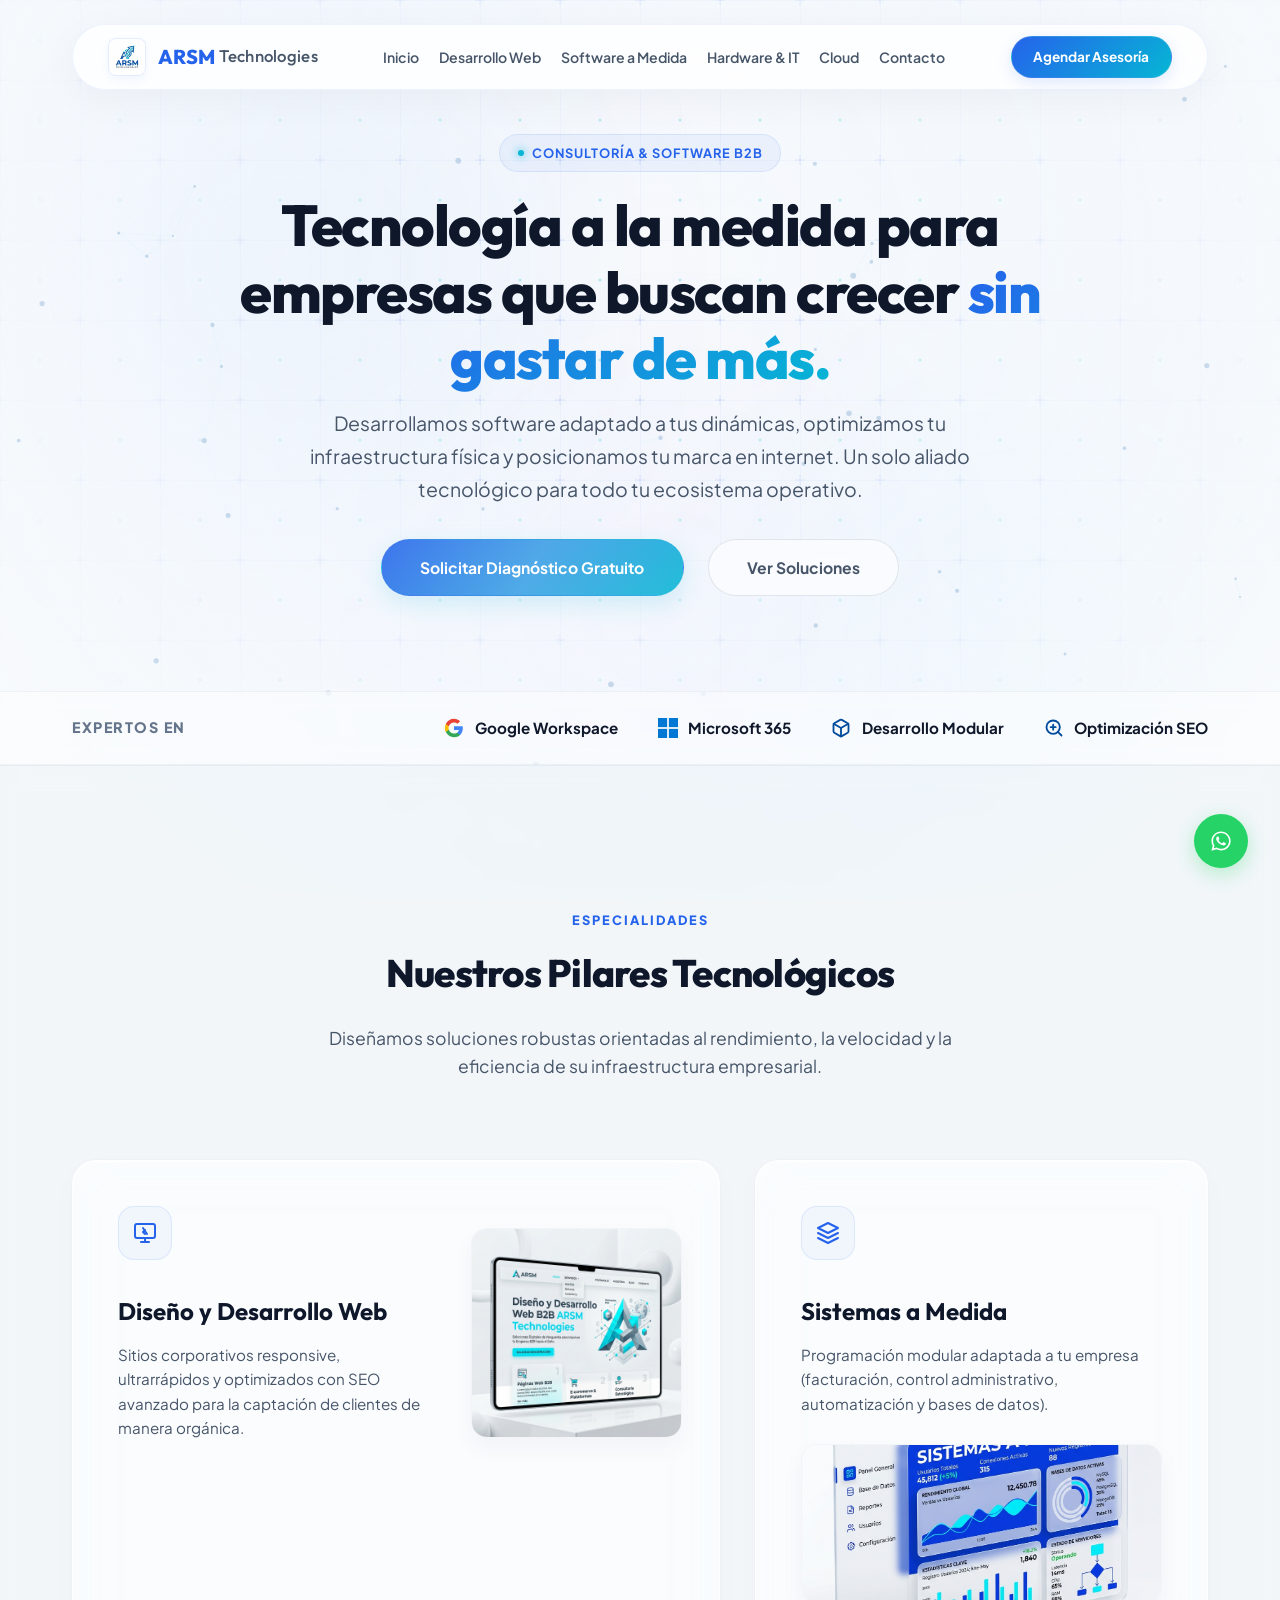
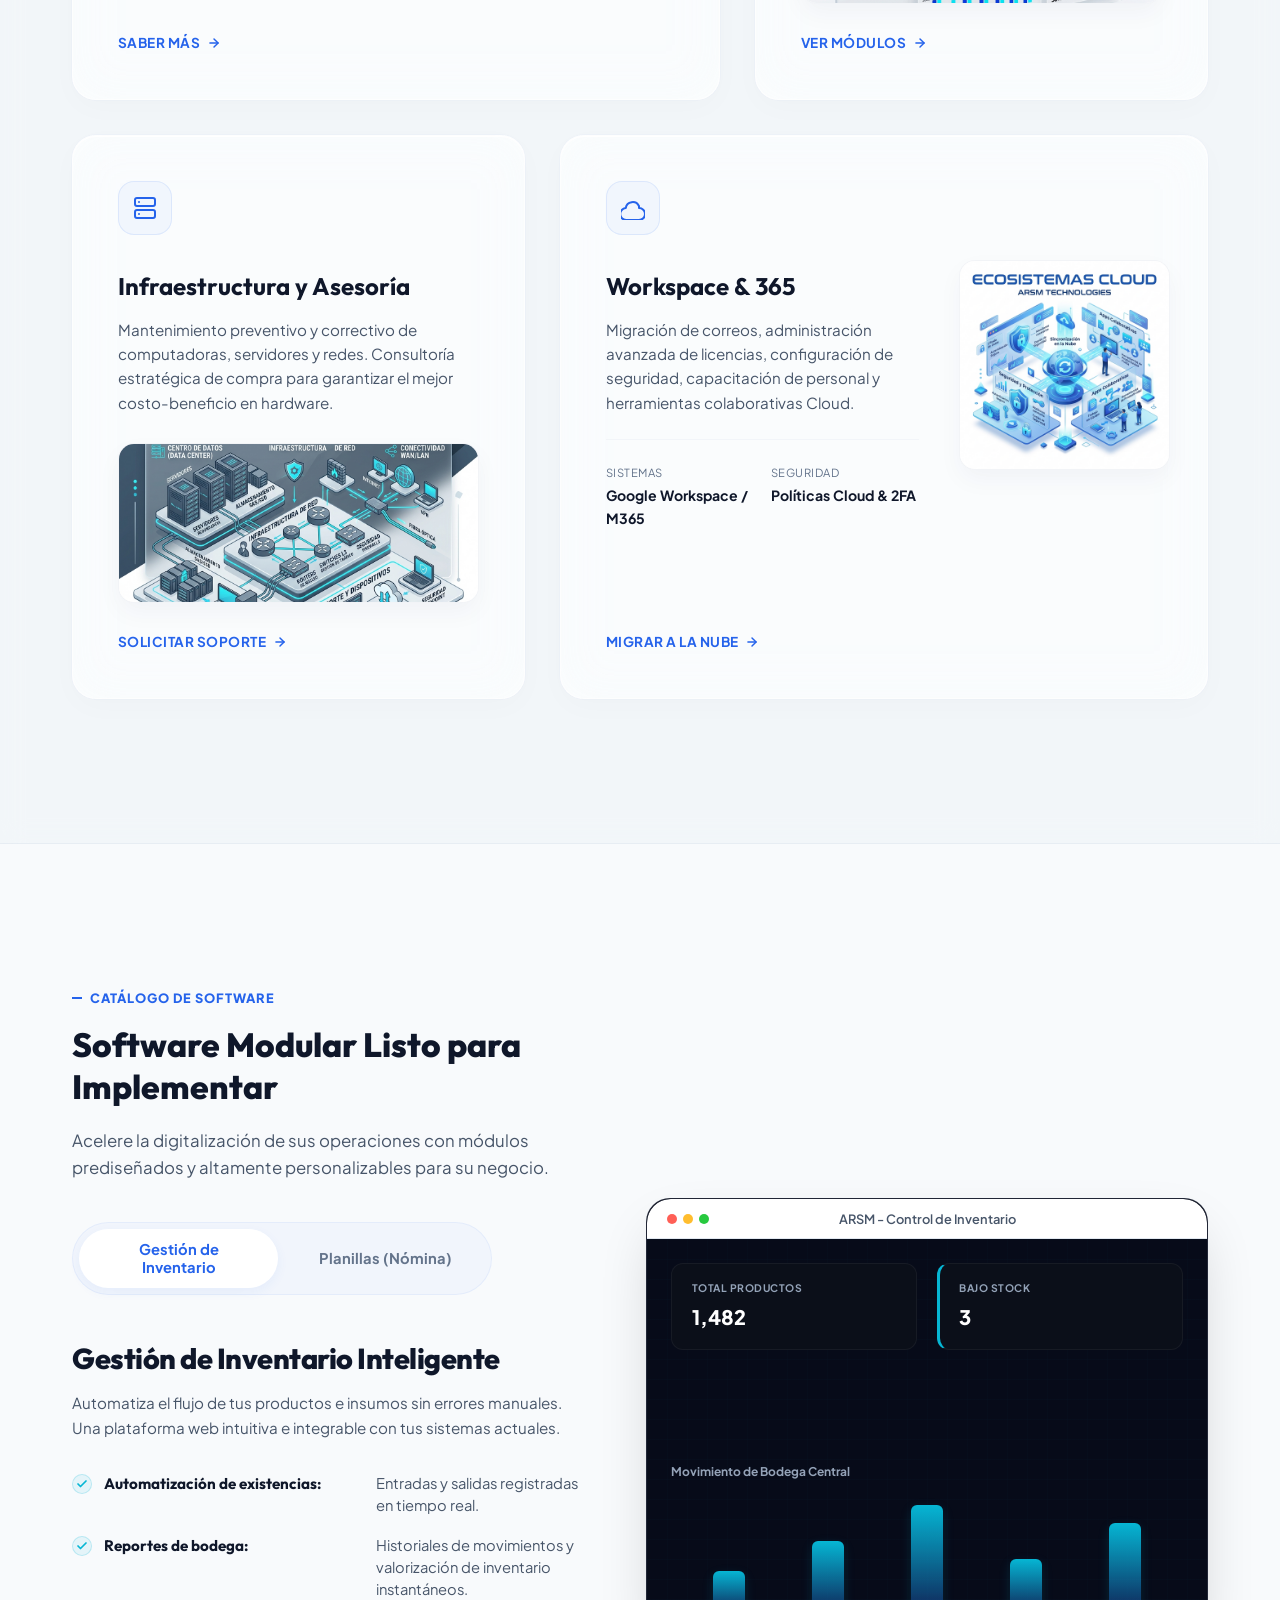
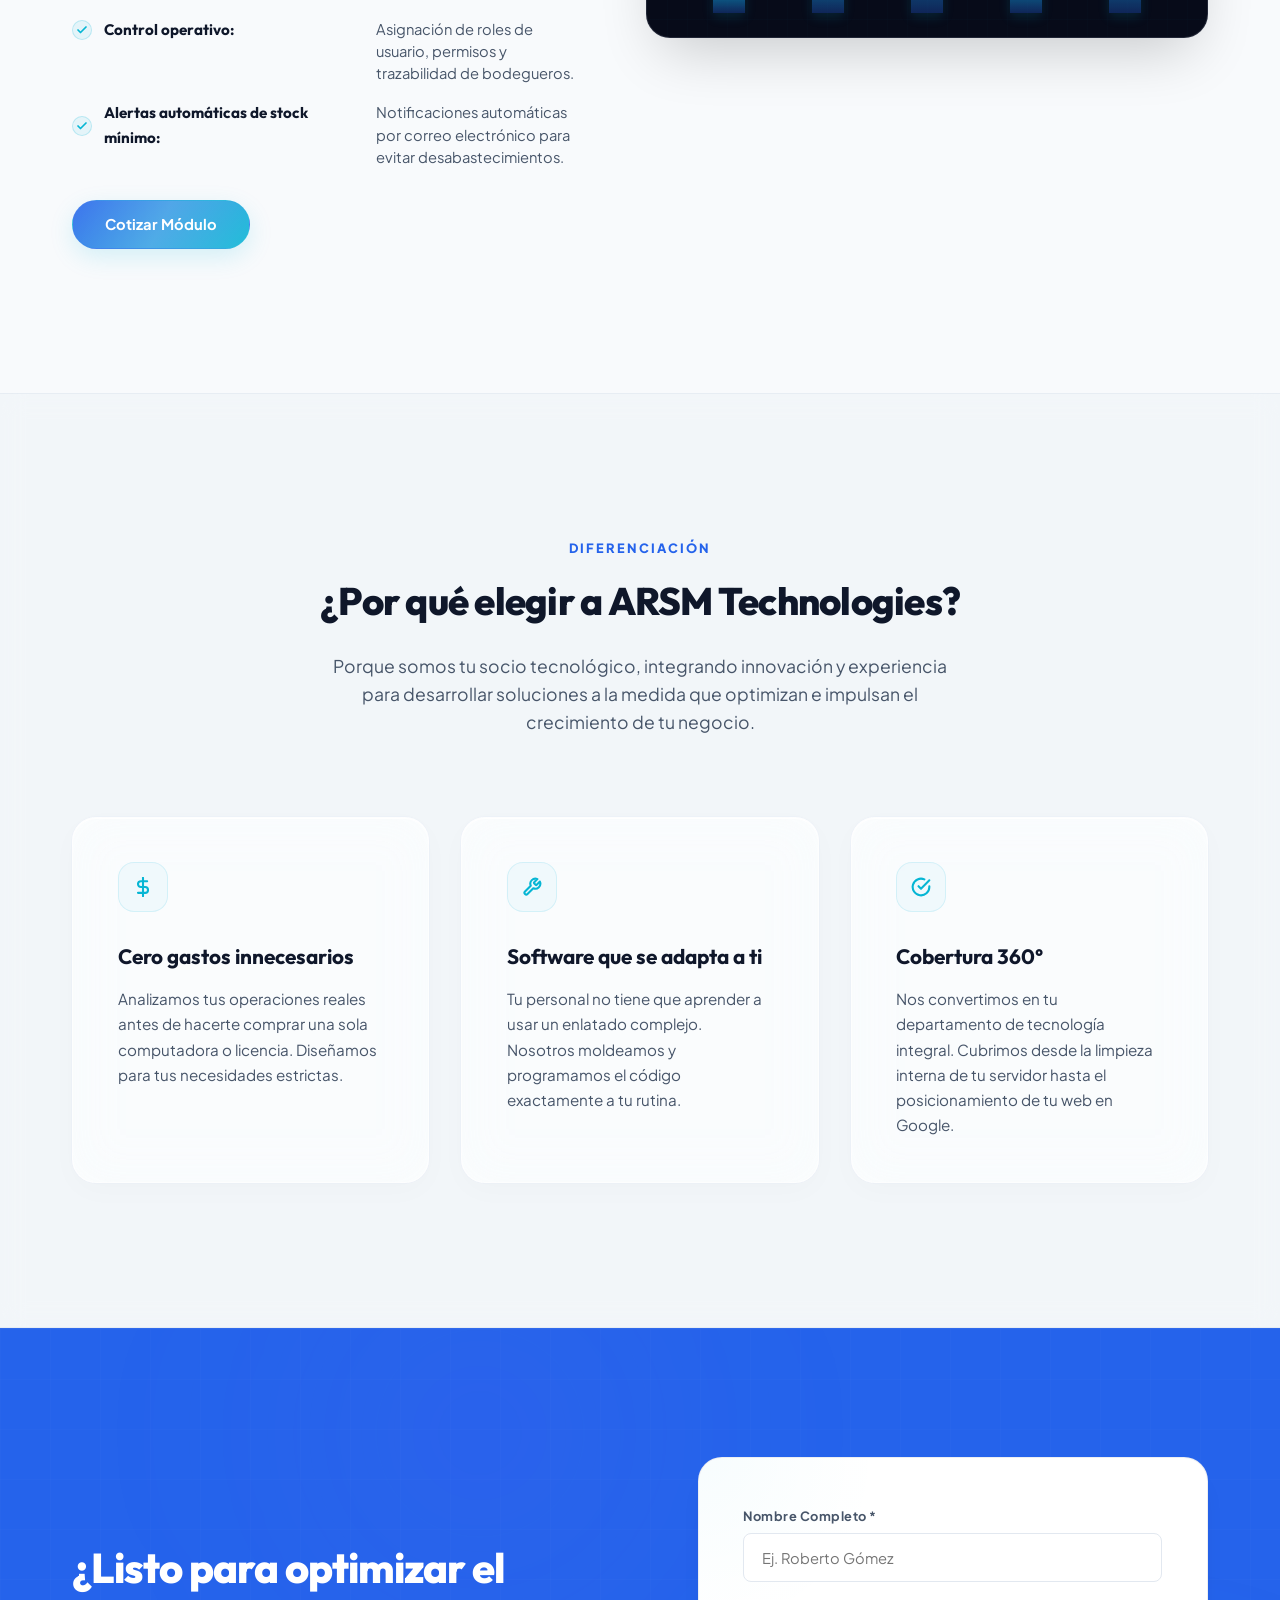
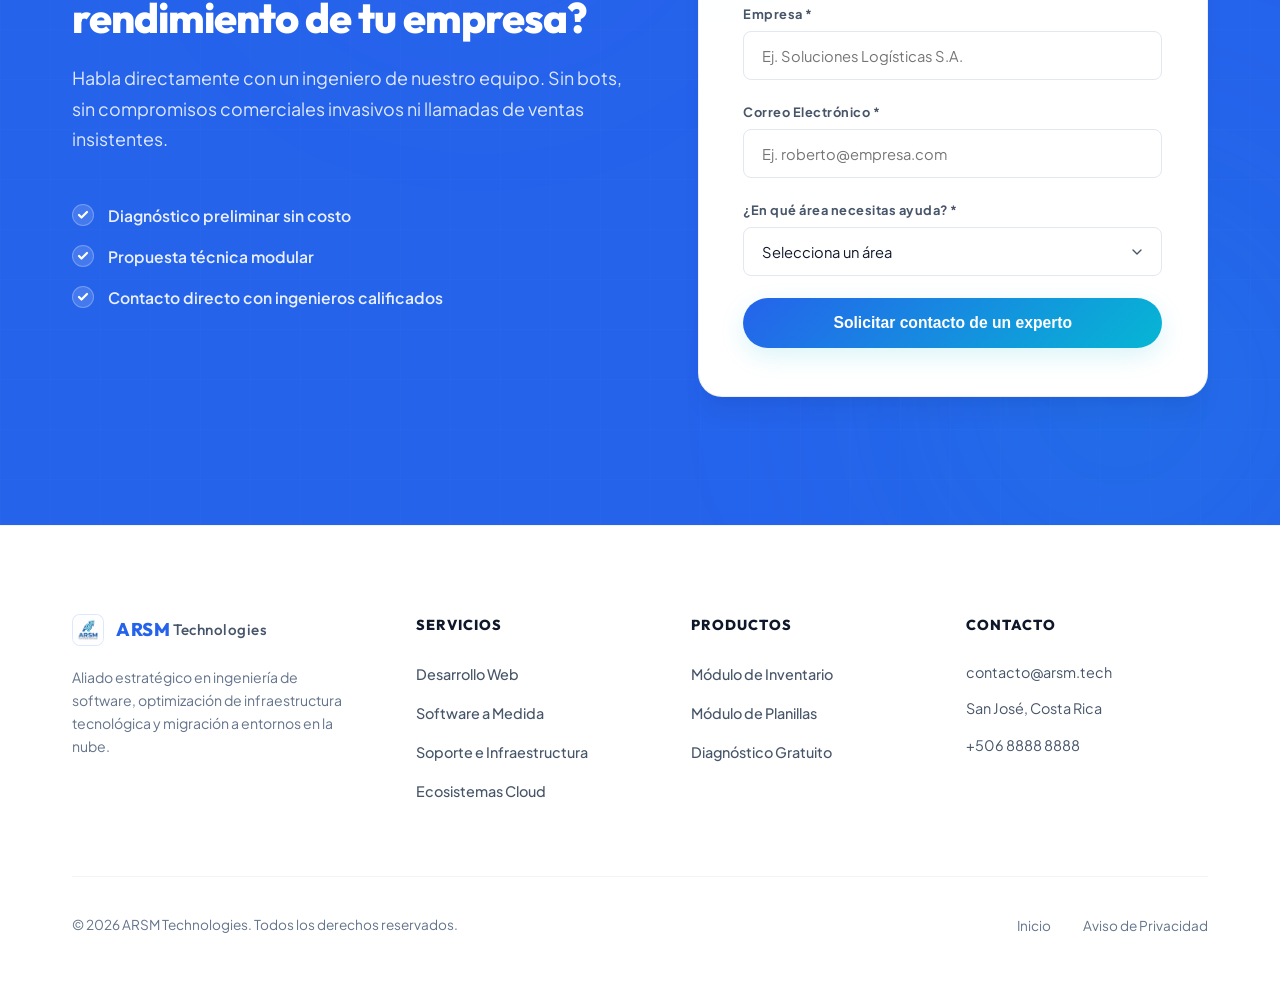
==== commit 2b9b0510: "Add files via upload" ====
--- a/index.html
+++ b/index.html
@@ -1,459 +1,645 @@
 <!DOCTYPE html>
 <html lang="es">
 <head>
-    <meta charset="UTF-8">
-    <meta name="viewport" content="width=device-width, initial-scale=1.0">
-    <title>ARSM Technologies | Consultoría Tecnológica & Desarrollo de Software B2B</title>
-    <meta name="description" content="Desarrollamos software a medida, optimizamos tu infraestructura IT y posicionamos tu web. Un solo aliado tecnológico para potenciar tu empresa sin gastos innecesarios.">
-    <!-- Google Fonts: Plus Jakarta Sans for clean geometric look and Outfit for headings -->
-    <link rel="preconnect" href="https://fonts.googleapis.com">
-    <link rel="preconnect" href="https://fonts.gstatic.com" crossorigin>
-    <link href="https://fonts.googleapis.com/css2?family=Outfit:wght@400;500;600;700;800&family=Plus+Jakarta+Sans:wght@300;400;500;600;700&display=swap" rel="stylesheet">
-    <link rel="stylesheet" href="style.css">
+  <meta charset="UTF-8">
+  <meta name="viewport" content="width=device-width, initial-scale=1.0">
+  <meta name="description" content="ARSM Technologies - Consultoría tecnológica y desarrollo de software a medida. Soluciones eficientes, soporte de infraestructura e integraciones Cloud para empresas en crecimiento.">
+  <title>ARSM Technologies | Consultoría & Software B2B</title>
+  <link rel="stylesheet" href="styles.css?v=3">
 </head>
 <body>
 
-    <!-- 1. NAVIGATION (Header) -->
-    <header class="site-header">
-        <div class="container header-container">
-            <a href="#" class="logo-area" aria-label="ARSM Technologies Inicio">
-                <img src="images/logo.png" alt="ARSM Technologies Logo" class="site-logo">
+  <!-- Dynamic Backdrop Mesh Blobs & Tech Grid Overlay (from V2) -->
+  <div class="mesh-container">
+    <div class="mesh-blob blob-blue"></div>
+    <div class="mesh-blob blob-cyan"></div>
+    <div class="mesh-blob blob-purple"></div>
+  </div>
+  <div class="tech-grid-overlay"></div>
+  
+  <!-- 1. NAVEGACIÓN (Centered Floating Pill Header from V2) -->
+  <header class="header" id="header">
+    <div class="container nav-container">
+      <nav class="nav-pill">
+        <a href="#home" class="logo" id="nav-logo">
+          <img src="logo.jpg" alt="Logo de ARSM Technologies" class="logo-icon">
+          <span class="logo-text">ARSM <span class="logo-subtext">Technologies</span></span>
+        </a>
+        <ul class="nav-links" id="nav-menu">
+          <li><a href="#home">Inicio</a></li>
+          <li><a href="#desarrollo-web">Desarrollo Web</a></li>
+          <li><a href="#software-medida">Software a Medida</a></li>
+          <li><a href="#hardware-it">Hardware & IT</a></li>
+          <li><a href="#cloud">Cloud</a></li>
+          <li><a href="#contacto">Contacto</a></li>
+        </ul>
+        <div class="nav-cta-wrapper">
+          <a href="#contacto" class="btn-quote" id="cta-quote">Agendar Asesoría</a>
+          <button class="mobile-nav-toggle" id="menu-toggle" aria-label="Abrir menú">
+            <span class="hamburger"></span>
+          </button>
+        </div>
+      </nav>
+    </div>
+  </header>
+
+  <main>
+    <!-- 2. HERO SECTION -->
+    <section class="hero" id="home">
+      <canvas id="particle-canvas"></canvas>
+      <div class="container">
+        <div class="hero-wrapper">
+          <div class="hero-badge">
+            <span class="hero-badge-dot"></span>
+            Consultoría & Software B2B
+          </div>
+          <h1>Tecnología a la medida para empresas que buscan crecer <span class="text-gradient">sin gastar de más.</span></h1>
+          <p class="hero-subtext">Desarrollamos software adaptado a tus dinámicas, optimizamos tu infraestructura física y posicionamos tu marca en internet. Un solo aliado tecnológico para todo tu ecosistema operativo.</p>
+          <div class="hero-ctas">
+            <a href="#contacto" class="btn btn-primary-cyan">Solicitar Diagnóstico Gratuito</a>
+            <a href="#pilares" class="btn btn-secondary-transparent">Ver Soluciones</a>
+          </div>
+        </div>
+      </div>
+
+      <!-- Social Proof (Cinta Inferior - Imagen 1) -->
+      <div class="hero-social-proof">
+        <div class="container social-proof-container">
+          <span class="social-proof-title">EXPERTOS EN</span>
+          <div class="social-proof-items">
+            <span class="social-proof-item">
+              <svg class="social-proof-icon" viewBox="0 0 24 24" width="20" height="20" xmlns="http://www.w3.org/2000/svg">
+                <path d="M22.56 12.25c0-.78-.07-1.53-.2-2.25H12v4.26h5.92c-.26 1.37-1.04 2.53-2.21 3.31v2.77h3.57c2.08-1.92 3.28-4.74 3.28-8.09z" fill="#4285F4"/>
+                <path d="M12 23c2.97 0 5.46-.98 7.28-2.66l-3.57-2.77c-.98.66-2.23 1.06-3.71 1.06-2.86 0-5.29-1.93-6.16-4.53H2.18v2.84C3.99 20.53 7.7 23 12 23z" fill="#34A853"/>
+                <path d="M5.84 14.09c-.22-.66-.35-1.36-.35-2.09s.13-1.43.35-2.09V7.06H2.18C1.43 8.55 1 10.22 1 12s.43 3.45 1.18 4.94l2.85-2.22.81-.63z" fill="#FBBC05"/>
+                <path d="M12 5.38c1.62 0 3.06.56 4.21 1.64l3.15-3.15C17.45 2.09 14.97 1 12 1 7.7 1 3.99 3.47 2.18 7.06l3.66 2.84c.87-2.6 3.3-4.52 6.16-4.52z" fill="#EA4335"/>
+              </svg>
+              Google Workspace
+            </span>
+            <span class="social-proof-item">
+              <svg class="social-proof-icon" viewBox="0 0 23 23" width="20" height="20" fill="#0078D4" xmlns="http://www.w3.org/2000/svg">
+                <rect x="0" y="0" width="10.5" height="10.5"/>
+                <rect x="12.5" y="0" width="10.5" height="10.5"/>
+                <rect x="0" y="12.5" width="10.5" height="10.5"/>
+                <rect x="12.5" y="12.5" width="10.5" height="10.5"/>
+              </svg>
+              Microsoft 365
+            </span>
+            <span class="social-proof-item">
+              <svg class="social-proof-icon" viewBox="0 0 24 24" width="20" height="20" fill="none" stroke="#004B9C" stroke-width="2.2" stroke-linecap="round" stroke-linejoin="round" xmlns="http://www.w3.org/2000/svg">
+                <path d="M21 16V8a2 2 0 0 0-1-1.73l-7-4a2 2 0 0 0-2 0l-7 4A2 2 0 0 0 3 8v8a2 2 0 0 0 1 1.73l7 4a2 2 0 0 0 2 0l7-4A2 2 0 0 0 21 16z"/>
+                <polyline points="3.27 6.96 12 12.01 20.73 6.96"/>
+                <line x1="12" y1="22.08" x2="12" y2="12"/>
+              </svg>
+              Desarrollo Modular
+            </span>
+            <span class="social-proof-item">
+              <svg class="social-proof-icon" viewBox="0 0 24 24" width="20" height="20" fill="none" stroke="#004B9C" stroke-width="2.2" stroke-linecap="round" stroke-linejoin="round" xmlns="http://www.w3.org/2000/svg">
+                <circle cx="11" cy="11" r="8"/>
+                <line x1="21" y1="21" x2="16.65" y2="16.65"/>
+                <line x1="11" y1="8" x2="11" y2="14"/>
+                <line x1="8" y1="11" x2="14" y2="11"/>
+              </svg>
+              Optimización SEO
+            </span>
+          </div>
+        </div>
+      </div>
+    </section>
+
+    <!-- 3. SECCIÓN: NUESTROS PILARES TECNOLÓGICOS (Bento Grid) -->
+    <section class="section-padding bg-secondary-section" id="pilares">
+      <div class="container">
+        <div class="section-header">
+          <span class="section-pre">Especialidades</span>
+          <h2 class="section-title">Nuestros Pilares Tecnológicos</h2>
+          <p class="section-desc">Diseñamos soluciones robustas orientadas al rendimiento, la velocidad y la eficiencia de su infraestructura empresarial.</p>
+        </div>
+
+        <div class="services-bento bento-grid">
+          <!-- Tarjeta 1: Desarrollo Web (Wide, span 7) -->
+          <div class="bento-card card-wide-7" id="desarrollo-web">
+            <div class="bento-layout-wrapper">
+              <div class="bento-text-side card-content">
+                <div>
+                  <div class="bento-icon-box">
+                    <svg xmlns="http://www.w3.org/2000/svg" width="24" height="24" viewBox="0 0 24 24" fill="none" stroke="currentColor" stroke-width="2" stroke-linecap="round" stroke-linejoin="round">
+                      <rect x="2" y="3" width="20" height="14" rx="2" ry="2"/>
+                      <line x1="8" y1="21" x2="16" y2="21"/>
+                      <line x1="12" y1="17" x2="12" y2="21"/>
+                      <path d="M12 9l-2 2 2 2"/>
+                      <path d="M10 7l4 6"/>
+                    </svg>
+                  </div>
+                  <h3 class="bento-title">Diseño y Desarrollo Web</h3>
+                  <p class="bento-text">Sitios corporativos responsive, ultrarrápidos y optimizados con SEO avanzado para la captación de clientes de manera orgánica.</p>
+                </div>
+              </div>
+              <div class="bento-image-side">
+                <img src="images/pilar-desarrollo-web.png" alt="Diseño y Desarrollo Web Corporativo B2B en Español" loading="lazy" class="bento-img">
+              </div>
+            </div>
+            <a href="#contacto" class="bento-card-footer">
+              Saber Más
+              <svg xmlns="http://www.w3.org/2000/svg" width="14" height="14" viewBox="0 0 24 24" fill="none" stroke="currentColor" stroke-width="2.5" stroke-linecap="round" stroke-linejoin="round"><line x1="5" y1="12" x2="19" y2="12"/><polyline points="12 5 19 12 12 19"/></svg>
             </a>
+          </div>
+
+          <!-- Tarjeta 2: Software a Medida (Narrow, span 5) -->
+          <div class="bento-card card-narrow-5" id="software-medida">
+            <div class="card-content">
+              <div class="bento-icon-box">
+                <svg xmlns="http://www.w3.org/2000/svg" width="24" height="24" viewBox="0 0 24 24" fill="none" stroke="currentColor" stroke-width="2" stroke-linecap="round" stroke-linejoin="round">
+                  <polygon points="12 2 2 7 12 12 22 7 12 2 12 2"/>
+                  <polyline points="2 17 12 22 22 17"/>
+                  <polyline points="2 12 12 17 22 12"/>
+                </svg>
+              </div>
+              <h3 class="bento-title">Sistemas a Medida</h3>
+              <p class="bento-text">Programación modular adaptada a tu empresa (facturación, control administrativo, automatización y bases de datos).</p>
+            </div>
+            <div class="bento-image-vertical">
+              <img src="images/pilar-software-medida.png" alt="Ingeniería de Software a Medida en Español" loading="lazy" class="bento-img">
+            </div>
+            <a href="#productos-destacados" class="bento-card-footer">
+              Ver Módulos
+              <svg xmlns="http://www.w3.org/2000/svg" width="14" height="14" viewBox="0 0 24 24" fill="none" stroke="currentColor" stroke-width="2.5" stroke-linecap="round" stroke-linejoin="round"><line x1="5" y1="12" x2="19" y2="12"/><polyline points="12 5 19 12 12 19"/></svg>
+            </a>
+          </div>
+
+          <!-- Tarjeta 3: Soporte & Hardware (Narrow, span 5) -->
+          <div class="bento-card card-narrow-5" id="hardware-it">
+            <div class="card-content">
+              <div class="bento-icon-box">
+                <svg xmlns="http://www.w3.org/2000/svg" width="24" height="24" viewBox="0 0 24 24" fill="none" stroke="currentColor" stroke-width="2" stroke-linecap="round" stroke-linejoin="round">
+                  <rect x="2" y="2" width="20" height="8" rx="2"/>
+                  <rect x="2" y="14" width="20" height="8" rx="2"/>
+                  <line x1="6" y1="6" x2="6.01" y2="6"/>
+                  <line x1="6" y1="18" x2="6.01" y2="18"/>
+                </svg>
+              </div>
+              <h3 class="bento-title">Infraestructura y Asesoría</h3>
+              <p class="bento-text">Mantenimiento preventivo y correctivo de computadoras, servidores y redes. Consultoría estratégica de compra para garantizar el mejor costo-beneficio en hardware.</p>
+            </div>
+            <div class="bento-image-vertical">
+              <img src="images/pilar-hardware-it.png" alt="Soporte de Hardware e Infraestructura IT en Español" loading="lazy" class="bento-img">
+            </div>
+            <a href="#contacto" class="bento-card-footer">
+              Solicitar Soporte
+              <svg xmlns="http://www.w3.org/2000/svg" width="14" height="14" viewBox="0 0 24 24" fill="none" stroke="currentColor" stroke-width="2.5" stroke-linecap="round" stroke-linejoin="round"><line x1="5" y1="12" x2="19" y2="12"/><polyline points="12 5 19 12 12 19"/></svg>
+            </a>
+          </div>
+
+          <!-- Tarjeta 4: Ecosistemas Cloud (Wide, span 7) -->
+          <div class="bento-card card-wide-7" id="cloud">
+            <div class="bento-layout-wrapper">
+              <div class="bento-text-side card-content">
+                <div>
+                  <div class="bento-icon-box">
+                    <svg xmlns="http://www.w3.org/2000/svg" width="24" height="24" viewBox="0 0 24 24" fill="none" stroke="currentColor" stroke-width="2" stroke-linecap="round" stroke-linejoin="round">
+                      <path d="M18 10h-.08A7 7 0 0 0 4.75 12.02A6 6 0 0 0 5 24h13a6 6 0 0 0 0-12z"/>
+                    </svg>
+                  </div>
+                  <h3 class="bento-title">Workspace & 365</h3>
+                  <p class="bento-text">Migración de correos, administración avanzada de licencias, configuración de seguridad, capacitación de personal y herramientas colaborativas Cloud.</p>
+                </div>
+                
+                <div class="bento-specs">
+                  <div class="bento-spec-item">
+                    <span class="bento-spec-lbl">Sistemas</span>
+                    <span class="bento-spec-val">Google Workspace / M365</span>
+                  </div>
+                  <div class="bento-spec-item">
+                    <span class="bento-spec-lbl">Seguridad</span>
+                    <span class="bento-spec-val">Políticas Cloud & 2FA</span>
+                  </div>
+                </div>
+              </div>
+              <div class="bento-image-side">
+                <img src="images/pilar-cloud.png" alt="Integración de Ecosistemas Cloud en Español" loading="lazy" class="bento-img">
+              </div>
+            </div>
+            <a href="#contacto" class="bento-card-footer">
+              Migrar a la Nube
+              <svg xmlns="http://www.w3.org/2000/svg" width="14" height="14" viewBox="0 0 24 24" fill="none" stroke="currentColor" stroke-width="2.5" stroke-linecap="round" stroke-linejoin="round"><line x1="5" y1="12" x2="19" y2="12"/><polyline points="12 5 19 12 12 19"/></svg>
+            </a>
+          </div>
+        </div>
+      </div>
+    </section>
+
+    <!-- 4. SECCIÓN DE PRODUCTOS DESTACADOS: SOFTWARE MODULAR LISTO PARA IMPLEMENTAR -->
+    <section class="section-padding" id="productos-destacados">
+      <div class="container">
+        <div class="blueprint-grid">
+          
+          <div class="blueprint-details">
+            <span class="blueprint-tag">Catálogo de Software</span>
+            <h2 class="blueprint-title">Software Modular Listo para Implementar</h2>
+            <p class="blueprint-desc">Acelere la digitalización de sus operaciones con módulos prediseñados y altamente personalizables para su negocio.</p>
             
-            <button class="mobile-nav-toggle" aria-controls="primary-navigation" aria-expanded="false" aria-label="Menu">
-                <span class="hamburger"></span>
-            </button>
-
-            <nav class="primary-navigation" id="primary-navigation">
-                <ul class="nav-list">
-                    <li><a href="#" class="nav-link active">Inicio</a></li>
-                    <li><a href="#desarrollo-web" class="nav-link">Desarrollo Web</a></li>
-                    <li><a href="#sistemas-medida" class="nav-link">Software a Medida</a></li>
-                    <li><a href="#hardware-it" class="nav-link">Hardware & IT</a></li>
-                    <li><a href="#cloud" class="nav-link">Cloud</a></li>
-                    <li><a href="#contacto" class="nav-link">Contacto</a></li>
+            <!-- Navigation Tabs (Pill style) -->
+            <div class="tab-triggers">
+              <button class="tab-trigger active" data-target="panel-inventario" id="trigger-inventory">
+                Gestión de Inventario
+              </button>
+              <button class="tab-trigger" data-target="panel-planillas" id="trigger-payroll">
+                Planillas (Nómina)
+              </button>
+            </div>
+ 
+            <!-- Tab Contents -->
+            <div class="tab-contents">
+              <!-- Content: Inventario -->
+              <div class="tab-content active" id="panel-inventario">
+                <h3 class="tab-panel-title">Gestión de Inventario Inteligente</h3>
+                <p class="tab-panel-desc">Automatiza el flujo de tus productos e insumos sin errores manuales. Una plataforma web intuitiva e integrable con tus sistemas actuales.</p>
+                <ul class="feature-list">
+                  <li class="feature-item">
+                    <div class="feature-title-col">
+                      <span class="feature-check">
+                        <svg xmlns="http://www.w3.org/2000/svg" width="12" height="12" viewBox="0 0 24 24" fill="none" stroke="currentColor" stroke-width="3.5" stroke-linecap="round" stroke-linejoin="round"><polyline points="20 6 9 17 4 12"/></svg>
+                      </span>
+                      <h4 class="feature-item-title">Automatización de existencias:</h4>
+                    </div>
+                    <div class="feature-desc-col">
+                      <p class="feature-item-desc">Entradas y salidas registradas en tiempo real.</p>
+                    </div>
+                  </li>
+                  <li class="feature-item">
+                    <div class="feature-title-col">
+                      <span class="feature-check">
+                        <svg xmlns="http://www.w3.org/2000/svg" width="12" height="12" viewBox="0 0 24 24" fill="none" stroke="currentColor" stroke-width="3.5" stroke-linecap="round" stroke-linejoin="round"><polyline points="20 6 9 17 4 12"/></svg>
+                      </span>
+                      <h4 class="feature-item-title">Reportes de bodega:</h4>
+                    </div>
+                    <div class="feature-desc-col">
+                      <p class="feature-item-desc">Historiales de movimientos y valorización de inventario instantáneos.</p>
+                    </div>
+                  </li>
+                  <li class="feature-item">
+                    <div class="feature-title-col">
+                      <span class="feature-check">
+                        <svg xmlns="http://www.w3.org/2000/svg" width="12" height="12" viewBox="0 0 24 24" fill="none" stroke="currentColor" stroke-width="3.5" stroke-linecap="round" stroke-linejoin="round"><polyline points="20 6 9 17 4 12"/></svg>
+                      </span>
+                      <h4 class="feature-item-title">Control operativo:</h4>
+                    </div>
+                    <div class="feature-desc-col">
+                      <p class="feature-item-desc">Asignación de roles de usuario, permisos y trazabilidad de bodegueros.</p>
+                    </div>
+                  </li>
+                  <li class="feature-item">
+                    <div class="feature-title-col">
+                      <span class="feature-check">
+                        <svg xmlns="http://www.w3.org/2000/svg" width="12" height="12" viewBox="0 0 24 24" fill="none" stroke="currentColor" stroke-width="3.5" stroke-linecap="round" stroke-linejoin="round"><polyline points="20 6 9 17 4 12"/></svg>
+                      </span>
+                      <h4 class="feature-item-title">Alertas automáticas de stock mínimo:</h4>
+                    </div>
+                    <div class="feature-desc-col">
+                      <p class="feature-item-desc">Notificaciones automáticas por correo electrónico para evitar desabastecimientos.</p>
+                    </div>
+                  </li>
                 </ul>
-            </nav>
-
-            <div class="header-actions">
-                <a href="#contacto" class="btn btn-cta">Agendar Asesoría</a>
-            </div>
-        </div>
-    </header>
-
-    <main>
-        <!-- 2. HERO SECTION -->
-        <section class="hero-section">
-            <div class="container hero-container">
-                <div class="hero-content">
-                    <div class="badge-wrapper">
-                        <span class="badge">Consultoría & Software B2B</span>
-                    </div>
-                    <h1 class="hero-title">
-                        Tecnología a la medida para empresas que buscan crecer <span class="gradient-text">sin gastar de más.</span>
-                    </h1>
-                    <p class="hero-subtitle">
-                        Desarrollamos software adaptado a tus dinámicas, optimizamos tu infraestructura física y posicionamos tu marca en internet. Un solo aliado tecnológico para todo tu ecosistema operativo.
-                    </p>
-                    <div class="hero-actions">
-                        <a href="#contacto" class="btn btn-primary">Solicitar Diagnóstico Gratuito</a>
-                        <a href="#pilares" class="btn btn-secondary">Ver Soluciones</a>
-                    </div>
-                </div>
-            </div>
-            <!-- Social Proof Cinta Inferior -->
-            <div class="social-proof-strip">
-                <div class="container proof-container">
-                    <p class="proof-title">Expertos en</p>
-                    <div class="proof-logos">
-                        <div class="proof-item">
-                            <svg class="proof-icon" viewBox="0 0 24 24" fill="currentColor"><path d="M12.48 10.92v3.28h7.84c-.24 1.84-2 5.36-7.84 5.36-5.08 0-9.24-4.2-9.24-9.4s4.16-9.4 9.24-9.4c2.92 0 4.88 1.24 6 2.32l2.6-2.6C19.64 2.2 16.36 1 12.48 1 5.82 1 .5 6.32.5 13s5.32 12 11.98 12c7 0 11.66-4.92 11.66-11.9 0-.8-.08-1.4-.2-2.18h-11.46z"/></svg>
-                            <span>Google Workspace</span>
-                        </div>
-                        <div class="proof-item">
-                            <svg class="proof-icon" viewBox="0 0 24 24" fill="currentColor"><path d="M0 0h11.4v11.4H0zm12.6 0H24v11.4H12.6zM0 12.6h11.4V24H0zm12.6 0H24V24H12.6z"/></svg>
-                            <span>Microsoft 365</span>
-                        </div>
-                        <div class="proof-item">
-                            <svg class="proof-icon" viewBox="0 0 24 24" fill="none" stroke="currentColor" stroke-width="2" stroke-linecap="round" stroke-linejoin="round"><path d="M21 16V8a2 2 0 0 0-1-1.73l-7-4a2 2 0 0 0-2 0l-7 4A2 2 0 0 0 3 8v8a2 2 0 0 0 1 1.73l7 4a2 2 0 0 0 2 0l7-4A2 2 0 0 0 21 16z"></path><polyline points="3.27 6.96 12 12.01 20.73 6.96"></polyline><line x1="12" y1="22.08" x2="12" y2="12"></line></svg>
-                            <span>Desarrollo Modular</span>
-                        </div>
-                        <div class="proof-item">
-                            <svg class="proof-icon" viewBox="0 0 24 24" fill="none" stroke="currentColor" stroke-width="2" stroke-linecap="round" stroke-linejoin="round"><circle cx="11" cy="11" r="8"></circle><line x1="21" y1="21" x2="16.65" y2="16.65"></line><line x1="11" y1="8" x2="11" y2="14"></line><line x1="8" y1="11" x2="14" y2="11"></line></svg>
-                            <span>Optimización SEO</span>
-                        </div>
-                    </div>
-                </div>
-            </div>
-        </section>
-
-        <!-- 3. SECCIÓN: NUESTROS PILARES TECNOLÓGICOS -->
-        <section id="pilares" class="section pilares-section">
-            <div class="container">
-                <div class="section-header">
-                    <span class="section-tag">Soluciones Integrales</span>
-                    <h2 class="section-title">Nuestros Pilares Tecnológicos</h2>
-                    <p class="section-desc">Estrategias y herramientas estructuradas para cubrir el ciclo operativo y tecnológico completo de tu negocio.</p>
-                </div>
-
-                <div class="bento-grid">
-                    <!-- Tarjeta 1 -->
-                    <div id="desarrollo-web" class="bento-card card-tall">
-                        <div class="card-icon-wrapper">
-                            <svg viewBox="0 0 24 24" fill="none" stroke="currentColor" stroke-width="2" stroke-linecap="round" stroke-linejoin="round" class="card-icon"><rect x="2" y="3" width="20" height="14" rx="2" ry="2"></rect><line x1="8" y1="21" x2="16" y2="21"></line><line x1="12" y1="17" x2="12" y2="21"></line></svg>
-                        </div>
-                        <div class="card-content">
-                            <h3 class="card-title">Presencia Digital</h3>
-                            <h4 class="card-subtitle">Diseño y Desarrollo Web</h4>
-                            <p class="card-text">Sitios corporativos totalmente responsive, ultrarrápidos y optimizados con SEO avanzado desde el código original para asegurar la constante captación de nuevos clientes.</p>
-                        </div>
-                        <div class="card-bg-decoration"></div>
-                    </div>
-
-                    <!-- Tarjeta 2 -->
-                    <div id="sistemas-medida" class="bento-card card-wide">
-                        <div class="card-icon-wrapper">
-                            <svg viewBox="0 0 24 24" fill="none" stroke="currentColor" stroke-width="2" stroke-linecap="round" stroke-linejoin="round" class="card-icon"><polygon points="12 2 2 7 12 12 22 7 12 2"></polygon><polyline points="2 17 12 22 22 17"></polyline><polyline points="2 12 12 17 22 12"></polyline></svg>
-                        </div>
-                        <div class="card-content">
-                            <h3 class="card-title">Ingeniería de Software</h3>
-                            <h4 class="card-subtitle">Sistemas a Medida</h4>
-                            <p class="card-text">Programación modular y escalable adaptada específicamente a las rutinas de tu empresa: módulos de facturación, control administrativo financiero y bases de datos optimizadas.</p>
-                        </div>
-                        <div class="card-bg-decoration"></div>
-                    </div>
-
-                    <!-- Tarjeta 3 -->
-                    <div id="hardware-it" class="bento-card">
-                        <div class="card-icon-wrapper">
-                            <svg viewBox="0 0 24 24" fill="none" stroke="currentColor" stroke-width="2" stroke-linecap="round" stroke-linejoin="round" class="card-icon"><rect x="2" y="2" width="20" height="8" rx="2" ry="2"></rect><rect x="2" y="14" width="20" height="8" rx="2" ry="2"></rect><line x1="6" y1="6" x2="6.01" y2="6"></line><line x1="6" y1="18" x2="6.01" y2="18"></line></svg>
-                        </div>
-                        <div class="card-content">
-                            <h3 class="card-title">Soporte & Hardware</h3>
-                            <h4 class="card-subtitle">Infraestructura y Asesoría</h4>
-                            <p class="card-text">Mantenimiento preventivo y correctivo de computadoras, servidores y redes. Consultoría estratégica en adquisiciones para garantizar el máximo beneficio al menor costo posible.</p>
-                        </div>
-                        <div class="card-bg-decoration"></div>
-                    </div>
-
-                    <!-- Tarjeta 4 -->
-                    <div id="cloud" class="bento-card">
-                        <div class="card-icon-wrapper">
-                            <svg viewBox="0 0 24 24" fill="none" stroke="currentColor" stroke-width="2" stroke-linecap="round" stroke-linejoin="round" class="card-icon"><path d="M18 10h-.01M17 14h.01M13 6h-.01M12 10h.01M12 14h.01M8 10h-.01M7 14h.01M3 18h18V8a3 3 0 0 0-3-3H6a3 3 0 0 0-3 3z"></path></svg>
-                        </div>
-                        <div class="card-content">
-                            <h3 class="card-title">Ecosistemas Cloud</h3>
-                            <h4 class="card-subtitle">Workspace & 365</h4>
-                            <p class="card-text">Migración profesional de correos corporativos, implementación de políticas de seguridad digital, administración eficiente de licencias y capacitación de personal.</p>
-                        </div>
-                        <div class="card-bg-decoration"></div>
-                    </div>
-                </div>
-            </div>
-        </section>
-
-        <!-- 4. SECCIÓN DE PRODUCTOS DESTACADOS: SOFTWARE MODULAR -->
-        <section class="section products-section">
-            <div class="container">
-                <div class="section-header">
-                    <span class="section-tag">Eficiencia Llave en Mano</span>
-                    <h2 class="section-title">Software Modular Listo para Implementar</h2>
-                    <p class="section-desc">Estructuras de software prediseñadas que moldeamos y refinamos para adaptarse a tus dinámicas, reduciendo tiempos de desarrollo y costos iniciales.</p>
-                </div>
-
-                <!-- Tabs Navigation -->
-                <div class="tabs-container">
-                    <div class="tabs-nav" role="tablist" aria-label="Módulos de Software">
-                        <button class="tab-btn active" id="tab-inventario" role="tab" aria-selected="true" aria-controls="panel-inventario" tabindex="0">
-                            Módulo de Inventario
-                        </button>
-                        <button class="tab-btn" id="tab-planillas" role="tab" aria-selected="false" aria-controls="panel-planillas" tabindex="-1">
-                            Módulo de Planillas (Nómina)
-                        </button>
-                    </div>
-
-                    <!-- Tabs Content Panels -->
-                    <div class="tabs-panels">
-                        <!-- Panel 1: Inventario -->
-                        <div class="tab-panel active" id="panel-inventario" role="tabpanel" aria-labelledby="tab-inventario">
-                            <div class="product-layout">
-                                <div class="product-details">
-                                    <h3 class="product-title">Gestión de Inventario Inteligente</h3>
-                                    <p class="product-description">
-                                        Automatiza el flujo de tus productos e insumos sin errores manuales. Una plataforma web intuitiva e integrable con tus sistemas actuales.
-                                    </p>
-                                    <ul class="product-features">
-                                        <li>
-                                            <span class="feature-icon"><svg viewBox="0 0 24 24" fill="none" stroke="currentColor" stroke-width="3"><polyline points="20 6 9 17 4 12"></polyline></svg></span>
-                                            <strong>Automatización de existencias:</strong> Entradas y salidas registradas en tiempo real.
-                                        </li>
-                                        <li>
-                                            <span class="feature-icon"><svg viewBox="0 0 24 24" fill="none" stroke="currentColor" stroke-width="3"><polyline points="20 6 9 17 4 12"></polyline></svg></span>
-                                            <strong>Reportes de bodega:</strong> Historiales de movimientos y valorización de inventario instantáneos.
-                                        </li>
-                                        <li>
-                                            <span class="feature-icon"><svg viewBox="0 0 24 24" fill="none" stroke="currentColor" stroke-width="3"><polyline points="20 6 9 17 4 12"></polyline></svg></span>
-                                            <strong>Control operativo:</strong> Asignación de roles de usuario, permisos y trazabilidad de bodegueros.
-                                        </li>
-                                        <li>
-                                            <span class="feature-icon"><svg viewBox="0 0 24 24" fill="none" stroke="currentColor" stroke-width="3"><polyline points="20 6 9 17 4 12"></polyline></svg></span>
-                                            <strong>Alertas automáticas de stock mínimo:</strong> Notificaciones automáticas por correo electrónico para evitar desabastecimientos.
-                                        </li>
-                                    </ul>
-                                    <div class="product-action">
-                                        <a href="#contacto" class="btn btn-primary">Ver Demo / Cotizar</a>
-                                    </div>
-                                </div>
-                                <div class="product-mockup">
-                                    <div class="mockup-window">
-                                        <div class="mockup-header">
-                                            <span class="dot"></span>
-                                            <span class="dot"></span>
-                                            <span class="dot"></span>
-                                            <span class="mockup-title">ARSM - Control de Inventario</span>
-                                        </div>
-                                        <div class="mockup-body">
-                                            <div class="mockup-dashboard">
-                                                <div class="dashboard-widgets">
-                                                    <div class="widget">
-                                                        <span class="widget-label">Total Productos</span>
-                                                        <span class="widget-value">1,482</span>
-                                                    </div>
-                                                    <div class="widget warning">
-                                                        <span class="widget-label">Bajo Stock</span>
-                                                        <span class="widget-value">3</span>
-                                                    </div>
-                                                </div>
-                                                <div class="dashboard-chart">
-                                                    <div class="chart-header">Movimiento de Bodega Central</div>
-                                                    <div class="chart-bar-group">
-                                                        <div class="chart-bar" style="--val: 45%;"><span>Lun</span></div>
-                                                        <div class="chart-bar" style="--val: 70%;"><span>Mar</span></div>
-                                                        <div class="chart-bar" style="--val: 90%;"><span>Mie</span></div>
-                                                        <div class="chart-bar" style="--val: 60%;"><span>Jue</span></div>
-                                                        <div class="chart-bar" style="--val: 85%;"><span>Vie</span></div>
-                                                    </div>
-                                                </div>
-                                            </div>
-                                        </div>
-                                    </div>
-                                </div>
-                            </div>
-                        </div>
-
-                        <!-- Panel 2: Planillas -->
-                        <div class="tab-panel" id="panel-planillas" role="tabpanel" aria-labelledby="tab-planillas" hidden>
-                            <div class="product-layout">
-                                <div class="product-details">
-                                    <h3 class="product-title">Gestión de Planillas y Nómina B2B</h3>
-                                    <p class="product-description">
-                                        Lleva la administración de salarios y beneficios de forma clara, segura y adaptada a la legislación de tu país. Optimiza el tiempo del departamento de recursos humanos.
-                                    </p>
-                                    <ul class="product-features">
-                                        <li>
-                                            <span class="feature-icon"><svg viewBox="0 0 24 24" fill="none" stroke="currentColor" stroke-width="3"><polyline points="20 6 9 17 4 12"></polyline></svg></span>
-                                            <strong>Control automatizado de salarios:</strong> Pagos automáticos mensuales, quincenales o por destajo.
-                                        </li>
-                                        <li>
-                                            <span class="feature-icon"><svg viewBox="0 0 24 24" fill="none" stroke="currentColor" stroke-width="3"><polyline points="20 6 9 17 4 12"></polyline></svg></span>
-                                            <strong>Retenciones de ley:</strong> Cálculos exactos de impuestos, seguro social, pensiones y deducciones.
-                                        </li>
-                                        <li>
-                                            <span class="feature-icon"><svg viewBox="0 0 24 24" fill="none" stroke="currentColor" stroke-width="3"><polyline points="20 6 9 17 4 12"></polyline></svg></span>
-                                            <strong>Gestión de horas extra:</strong> Integración de marcas de reloj y aprobación de recargos extraordinarios.
-                                        </li>
-                                        <li>
-                                            <span class="feature-icon"><svg viewBox="0 0 24 24" fill="none" stroke="currentColor" stroke-width="3"><polyline points="20 6 9 17 4 12"></polyline></svg></span>
-                                            <strong>Reportes administrativos:</strong> Comprobantes de pago digitales para los colaboradores y archivos bancarios.
-                                        </li>
-                                    </ul>
-                                    <div class="product-action">
-                                        <a href="#contacto" class="btn btn-primary">Ver Demo / Cotizar</a>
-                                    </div>
-                                </div>
-                                <div class="product-mockup">
-                                    <div class="mockup-window">
-                                        <div class="mockup-header">
-                                            <span class="dot"></span>
-                                            <span class="dot"></span>
-                                            <span class="dot"></span>
-                                            <span class="mockup-title">ARSM - Control de Nómina</span>
-                                        </div>
-                                        <div class="mockup-body">
-                                            <div class="mockup-dashboard">
-                                                <div class="dashboard-widgets">
-                                                    <div class="widget">
-                                                        <span class="widget-label">Colaboradores</span>
-                                                        <span class="widget-value">48 Activos</span>
-                                                    </div>
-                                                    <div class="widget success">
-                                                        <span class="widget-label">Nómina del Mes</span>
-                                                        <span class="widget-value">Procesada</span>
-                                                    </div>
-                                                </div>
-                                                <div class="payroll-details-box">
-                                                    <div class="payroll-row"><span>Salarios Base:</span> <strong>$18,450.00</strong></div>
-                                                    <div class="payroll-row"><span>Horas Extra:</span> <strong>$1,250.00</strong></div>
-                                                    <div class="payroll-row border-top"><span>Total Neto:</span> <strong class="text-primary">$19,700.00</strong></div>
-                                                </div>
-                                            </div>
-                                        </div>
-                                    </div>
-                                </div>
-                            </div>
-                        </div>
-                    </div>
-                </div>
-            </div>
-        </section>
-
-        <!-- 5. SECCIÓN DE PROPUESTA DE VALOR -->
-        <section class="section value-prop-section">
-            <div class="container">
-                <div class="section-header">
-                    <span class="section-tag">Diferenciación Real</span>
-                    <h2 class="section-title">¿Por qué elegir a ARSM Technologies?</h2>
-                    <p class="section-desc">Nos enfocamos en el retorno de inversión y en dar soluciones prácticas. No vendemos tecnología por vender, creamos eficiencia operativa.</p>
-                </div>
-
-                <div class="value-prop-grid">
-                    <div class="value-prop-card">
-                        <div class="value-prop-num">01</div>
-                        <h3 class="value-prop-title">Cero gastos innecesarios</h3>
-                        <p class="value-prop-text">
-                            Analizamos a fondo tu estructura operativa real y tus necesidades antes de sugerir cualquier compra. No pagarás por licencias sobredimensionadas ni hardware innecesariamente potente. Optimización pura.
-                        </p>
-                    </div>
-                    <div class="value-prop-card">
-                        <div class="value-prop-num">02</div>
-                        <h3 class="value-prop-title">Software que se adapta a ti</h3>
-                        <p class="value-prop-text">
-                            Olvídate de obligar a tus colaboradores a memorizar manuales de sistemas "enlatados" y rígidos. Nosotros moldeamos el código y las interfaces para que sigan el ritmo natural de tus operaciones diarias.
-                        </p>
-                    </div>
-                    <div class="value-prop-card">
-                        <div class="value-prop-num">03</div>
-                        <h3 class="value-prop-title">Cobertura 360°</h3>
-                        <p class="value-prop-text">
-                            Somos tu departamento tecnológico externo. Ofrecemos una solución total: desde el mantenimiento preventivo y limpieza física de tus servidores, hasta el posicionamiento y desarrollo de tu ecosistema web.
-                        </p>
-                    </div>
-                </div>
-            </div>
-        </section>
-
-        <!-- 6. CALL TO ACTION FINAL -->
-        <section id="contacto" class="section cta-final-section">
-            <div class="container cta-final-container">
-                <div class="cta-info">
-                    <h2 class="cta-title">¿Listo para optimizar el rendimiento de tu empresa?</h2>
-                    <p class="cta-subtitle">
-                        Habla directamente con un ingeniero de nuestro equipo. Sin bots, sin compromisos comerciales invasivos ni llamadas de ventas insistentes.
-                    </p>
-                    
-                    <div class="cta-bullet-list">
-                        <div class="cta-bullet">
-                            <span class="bullet-check">✓</span>
-                            <span>Diagnóstico preliminar sin costo</span>
-                        </div>
-                        <div class="cta-bullet">
-                            <span class="bullet-check">✓</span>
-                            <span>Propuesta técnica modular</span>
-                        </div>
-                        <div class="cta-bullet">
-                            <span class="bullet-check">✓</span>
-                            <span>Contacto directo con ingenieros calificados</span>
-                        </div>
-                    </div>
-                </div>
-
-                <div class="cta-form-wrapper">
-                    <form id="contactForm" class="cta-form" novalidate>
-                        <div class="form-group">
-                            <label for="form-name">Nombre Completo *</label>
-                            <input type="text" id="form-name" name="name" required placeholder="Ej. Roberto Gómez">
-                            <span class="error-msg" id="error-name">El nombre es requerido.</span>
-                        </div>
-
-                        <div class="form-group">
-                            <label for="form-company">Empresa *</label>
-                            <input type="text" id="form-company" name="company" required placeholder="Ej. Soluciones Logísticas S.A.">
-                            <span class="error-msg" id="error-company">La empresa es requerida.</span>
-                        </div>
-
-                        <div class="form-group">
-                            <label for="form-email">Correo Electrónico *</label>
-                            <input type="email" id="form-email" name="email" required placeholder="Ej. roberto@empresa.com">
-                            <span class="error-msg" id="error-email">Por favor ingresa un correo válido.</span>
-                        </div>
-
-                        <div class="form-group">
-                            <label for="form-area">¿En qué área necesitas ayuda? *</label>
-                            <select id="form-area" name="area" required>
-                                <option value="" disabled selected>Selecciona un área</option>
-                                <option value="desarrollo-web">Desarrollo y Diseño Web</option>
-                                <option value="sistemas-medida">Software a Medida</option>
-                                <option value="hardware-it">Hardware & Redes IT</option>
-                                <option value="cloud">Soporte Cloud (Workspace/365)</option>
-                                <option value="otro">Consultoría Tecnológica General</option>
-                            </select>
-                            <span class="error-msg" id="error-area">Por favor selecciona una opción.</span>
-                        </div>
-
-                        <button type="submit" class="btn btn-submit">Solicitar contacto de un experto</button>
-                    </form>
-                    
-                    <div id="formSuccess" class="form-success-alert" hidden>
-                        <div class="success-icon">✓</div>
-                        <h3>¡Mensaje recibido con éxito!</h3>
-                        <p>Uno de nuestros ingenieros principales se pondrá en contacto contigo en las próximas 24 horas hábiles.</p>
-                    </div>
-                </div>
-            </div>
-        </section>
-    </main>
-
-    <!-- 7. FOOTER -->
-    <footer class="site-footer">
-        <div class="container footer-container">
-            <div class="footer-brand">
-                <a href="#" class="footer-logo">
-                    <img src="images/logo.png" alt="ARSM Technologies Logo">
-                </a>
-                <p class="brand-description">
-                    Soluciones tecnológicas honestas, eficientes y modulares. Impulsamos el crecimiento empresarial optimizando tus costos en infraestructura y desarrollo.
-                </p>
-            </div>
+                <div class="product-action">
+                  <a href="#contacto" class="btn btn-primary-cyan">Cotizar Módulo</a>
+                </div>
+              </div>
+ 
+              <!-- Content: Planillas / Nómina -->
+              <div class="tab-content" id="panel-planillas">
+                <h3 class="tab-panel-title">Gestión de Planillas y Nómina B2B</h3>
+                <p class="tab-panel-desc">Lleva la administración de salarios y beneficios de forma clara, segura y adaptada a la legislación de tu país. Optimiza el tiempo del departamento de recursos humanos.</p>
+                <ul class="feature-list">
+                  <li class="feature-item">
+                    <div class="feature-title-col">
+                      <span class="feature-check">
+                        <svg xmlns="http://www.w3.org/2000/svg" width="12" height="12" viewBox="0 0 24 24" fill="none" stroke="currentColor" stroke-width="3.5" stroke-linecap="round" stroke-linejoin="round"><polyline points="20 6 9 17 4 12"/></svg>
+                      </span>
+                      <h4 class="feature-item-title">Control automatizado de salarios:</h4>
+                    </div>
+                    <div class="feature-desc-col">
+                      <p class="feature-item-desc">Pagos automáticos mensuales, quincenales o por destajo.</p>
+                    </div>
+                  </li>
+                  <li class="feature-item">
+                    <div class="feature-title-col">
+                      <span class="feature-check">
+                        <svg xmlns="http://www.w3.org/2000/svg" width="12" height="12" viewBox="0 0 24 24" fill="none" stroke="currentColor" stroke-width="3.5" stroke-linecap="round" stroke-linejoin="round"><polyline points="20 6 9 17 4 12"/></svg>
+                      </span>
+                      <h4 class="feature-item-title">Retenciones de ley:</h4>
+                    </div>
+                    <div class="feature-desc-col">
+                      <p class="feature-item-desc">Cálculos exactos de impuestos, seguro social, pensiones y deducciones.</p>
+                    </div>
+                  </li>
+                  <li class="feature-item">
+                    <div class="feature-title-col">
+                      <span class="feature-check">
+                        <svg xmlns="http://www.w3.org/2000/svg" width="12" height="12" viewBox="0 0 24 24" fill="none" stroke="currentColor" stroke-width="3.5" stroke-linecap="round" stroke-linejoin="round"><polyline points="20 6 9 17 4 12"/></svg>
+                      </span>
+                      <h4 class="feature-item-title">Gestión de horas extra:</h4>
+                    </div>
+                    <div class="feature-desc-col">
+                      <p class="feature-item-desc">Integración de marcas de reloj y aprobación de recargos extraordinarios.</p>
+                    </div>
+                  </li>
+                  <li class="feature-item">
+                    <div class="feature-title-col">
+                      <span class="feature-check">
+                        <svg xmlns="http://www.w3.org/2000/svg" width="12" height="12" viewBox="0 0 24 24" fill="none" stroke="currentColor" stroke-width="3.5" stroke-linecap="round" stroke-linejoin="round"><polyline points="20 6 9 17 4 12"/></svg>
+                      </span>
+                      <h4 class="feature-item-title">Reportes administrativos:</h4>
+                    </div>
+                    <div class="feature-desc-col">
+                      <p class="feature-item-desc">Comprobantes de pago digitales para los colaboradores y archivos bancarios.</p>
+                    </div>
+                  </li>
+                </ul>
+                <div class="product-action">
+                  <a href="#contacto" class="btn btn-primary-cyan">Cotizar Módulo</a>
+                </div>
+              </div>
+            </div>
+          </div>
+          
+          <!-- Interactive Visual Terminal Panel (Browser Mockup V2 - HTML Dashboards) -->
+          <div class="blueprint-visual-panel">
+            <div class="blueprint-panel-grid"></div>
             
-            <div class="footer-links-group">
-                <h4 class="footer-title">Servicios</h4>
-                <ul class="footer-links">
-                    <li><a href="#desarrollo-web">Diseño y Desarrollo Web</a></li>
-                    <li><a href="#desarrollo-web">Optimización SEO Avanzada</a></li>
-                    <li><a href="#sistemas-medida">Sistemas y Software a Medida</a></li>
-                    <li><a href="#sistemas-medida">Módulos Corporativos Listos</a></li>
-                    <li><a href="#hardware-it">Soporte e Infraestructura IT</a></li>
-                    <li><a href="#hardware-it">Consultoría Estratégica de Compra</a></li>
-                    <li><a href="#cloud">Migración Google Workspace & 365</a></li>
-                </ul>
-            </div>
-
-            <div class="footer-links-group">
-                <h4 class="footer-title">Compañía</h4>
-                <ul class="footer-links">
-                    <li><a href="#">Inicio</a></li>
-                    <li><a href="#pilares">Nuestros Pilares</a></li>
-                    <li><a href="#contacto">Contacto</a></li>
-                    <li><a href="#" class="privacy-link">Política de Privacidad</a></li>
-                </ul>
-            </div>
-        </div>
-
-        <div class="container footer-bottom">
-            <p>&copy; 2026 ARSM Technologies. Todos los derechos reservados. Tecnología e Innovación Corporativa.</p>
-        </div>
-    </footer>
-
-    <script src="main.js"></script>
+            <!-- Dashboard: Gestión de Inventario -->
+            <div class="dashboard-mockup active" id="dashboard-inventario">
+              <div class="dashboard-mockup-header">
+                <div class="dashboard-mockup-actions">
+                  <span class="dashboard-mockup-dot red"></span>
+                  <span class="dashboard-mockup-dot yellow"></span>
+                  <span class="dashboard-mockup-dot green"></span>
+                </div>
+                <div class="dashboard-mockup-address" id="mockup-address-inventory">ARSM - Control de Inventario</div>
+              </div>
+              <div class="dashboard-mockup-body">
+                <div class="dashboard-mockup-cards">
+                  <div class="dashboard-mockup-card">
+                    <span class="mockup-card-label">TOTAL PRODUCTOS</span>
+                    <span class="mockup-card-value">1,482</span>
+                  </div>
+                  <div class="dashboard-mockup-card highlight-cyan">
+                    <span class="mockup-card-label">BAJO STOCK</span>
+                    <span class="mockup-card-value">3</span>
+                  </div>
+                </div>
+                <div class="dashboard-mockup-chart-section">
+                  <div class="mockup-chart-title">Movimiento de Bodega Central</div>
+                  <div class="mockup-chart-bars">
+                    <div class="mockup-chart-bar-container"><div class="mockup-chart-bar bar-1" style="height: 35%;"></div></div>
+                    <div class="mockup-chart-bar-container"><div class="mockup-chart-bar bar-2" style="height: 60%;"></div></div>
+                    <div class="mockup-chart-bar-container"><div class="mockup-chart-bar bar-3" style="height: 90%;"></div></div>
+                    <div class="mockup-chart-bar-container"><div class="mockup-chart-bar bar-4" style="height: 45%;"></div></div>
+                    <div class="mockup-chart-bar-container"><div class="mockup-chart-bar bar-5" style="height: 75%;"></div></div>
+                  </div>
+                </div>
+              </div>
+            </div>
+
+            <!-- Dashboard: Gestión de Planillas -->
+            <div class="dashboard-mockup" id="dashboard-planillas">
+              <div class="dashboard-mockup-header">
+                <div class="dashboard-mockup-actions">
+                  <span class="dashboard-mockup-dot red"></span>
+                  <span class="dashboard-mockup-dot yellow"></span>
+                  <span class="dashboard-mockup-dot green"></span>
+                </div>
+                <div class="dashboard-mockup-address" id="mockup-address-payroll">ARSM - Control de Nómina</div>
+              </div>
+              <div class="dashboard-mockup-body">
+                <div class="dashboard-mockup-cards">
+                  <div class="dashboard-mockup-card">
+                    <span class="mockup-card-label">COLABORADORES</span>
+                    <span class="mockup-card-value">48 Activos</span>
+                  </div>
+                  <div class="dashboard-mockup-card highlight-green">
+                    <span class="mockup-card-label">NÓMINA DEL MES</span>
+                    <span class="mockup-card-value">Procesada</span>
+                  </div>
+                </div>
+                <div class="dashboard-mockup-table">
+                  <div class="mockup-table-row">
+                    <span class="table-lbl">Salarios Base:</span>
+                    <span class="table-val">$18,450.00</span>
+                  </div>
+                  <div class="mockup-table-row">
+                    <span class="table-lbl">Horas Extra:</span>
+                    <span class="table-val">$1,250.00</span>
+                  </div>
+                  <div class="mockup-table-row mockup-table-total">
+                    <span class="table-lbl">Total Neto:</span>
+                    <span class="table-val highlight-cyan-text">$19,700.00</span>
+                  </div>
+                </div>
+              </div>
+            </div>
+          </div>
+        </div>
+      </div>
+    </section>
+
+    <!-- 5. SECCIÓN DE PROPUESTA DE VALOR: ¿Por qué elegir a ARSM Technologies? -->
+    <section class="section-padding bg-secondary-section value-prop-section" id="propuesta-valor">
+      <div class="container">
+        <div class="section-header">
+          <span class="section-pre">Diferenciación</span>
+          <h2 class="section-title">¿Por qué elegir a ARSM Technologies?</h2>
+          <p class="section-desc">Porque somos tu socio tecnológico, integrando innovación y experiencia para desarrollar soluciones a la medida que optimizan e impulsan el crecimiento de tu negocio.</p>
+        </div>
+
+        <div class="value-grid">
+          <!-- Punto 1 -->
+          <div class="value-card">
+            <div class="value-icon-box">
+              <svg xmlns="http://www.w3.org/2000/svg" width="20" height="20" viewBox="0 0 24 24" fill="none" stroke="currentColor" stroke-width="2.5" stroke-linecap="round" stroke-linejoin="round">
+                <line x1="12" y1="1" x2="12" y2="23"/>
+                <path d="M17 5H9.5a3.5 3.5 0 0 0 0 7h5a3.5 3.5 0 0 1 0 7H6"/>
+              </svg>
+            </div>
+            <h3 class="value-title">Cero gastos innecesarios</h3>
+            <p class="value-desc">Analizamos tus operaciones reales antes de hacerte comprar una sola computadora o licencia. Diseñamos para tus necesidades estrictas.</p>
+          </div>
+
+          <!-- Punto 2 -->
+          <div class="value-card">
+            <div class="value-icon-box">
+              <svg xmlns="http://www.w3.org/2000/svg" width="20" height="20" viewBox="0 0 24 24" fill="none" stroke="currentColor" stroke-width="2.5" stroke-linecap="round" stroke-linejoin="round">
+                <path d="M14.7 6.3a1 1 0 0 0 0 1.4l1.6 1.6a1 1 0 0 0 1.4 0l3.77-3.77a6 6 0 0 1-7.94 7.94l-6.91 6.91a2.12 2.12 0 0 1-3-3l6.91-6.91a6 6 0 0 1 7.94-7.94l-3.76 3.76z"/>
+              </svg>
+            </div>
+            <h3 class="value-title">Software que se adapta a ti</h3>
+            <p class="value-desc">Tu personal no tiene que aprender a usar un enlatado complejo. Nosotros moldeamos y programamos el código exactamente a tu rutina.</p>
+          </div>
+
+          <!-- Punto 3 -->
+          <div class="value-card">
+            <div class="value-icon-box">
+              <svg xmlns="http://www.w3.org/2000/svg" width="20" height="20" viewBox="0 0 24 24" fill="none" stroke="currentColor" stroke-width="2.5" stroke-linecap="round" stroke-linejoin="round">
+                <path d="M22 11.08V12a10 10 0 1 1-5.93-9.14"/>
+                <polyline points="22 4 12 14.01 9 11.01"/>
+              </svg>
+            </div>
+            <h3 class="value-title">Cobertura 360°</h3>
+            <p class="value-desc">Nos convertimos en tu departamento de tecnología integral. Cubrimos desde la limpieza interna de tu servidor hasta el posicionamiento de tu web en Google.</p>
+          </div>
+        </div>
+      </div>
+    </section>
+
+    <!-- 6. CALL TO ACTION FINAL (Fondo Azul Rey con Blobs V2) -->
+    <section class="cta-final" id="contacto">
+      <!-- Embedded CTA Mesh blobs from V2 -->
+      <div class="cta-final-mesh-container">
+        <div class="cta-final-mesh-blob cta-blob-cyan"></div>
+        <div class="cta-final-mesh-blob cta-blob-purple"></div>
+      </div>
+
+      <div class="container">
+        <div class="cta-final-grid">
+          
+          <div class="cta-final-content">
+            <h2>¿Listo para optimizar el rendimiento de tu empresa?</h2>
+            <p>Habla directamente con un ingeniero de nuestro equipo. Sin bots, sin compromisos comerciales invasivos ni llamadas de ventas insistentes.</p>
+            
+            <ul class="cta-checklist">
+              <li class="cta-checklist-item">
+                <span class="cta-checklist-check">
+                  <svg xmlns="http://www.w3.org/2000/svg" width="12" height="12" viewBox="0 0 24 24" fill="none" stroke="currentColor" stroke-width="4.5" stroke-linecap="round" stroke-linejoin="round"><polyline points="20 6 9 17 4 12"/></svg>
+                </span>
+                Diagnóstico preliminar sin costo
+              </li>
+              <li class="cta-checklist-item">
+                <span class="cta-checklist-check">
+                  <svg xmlns="http://www.w3.org/2000/svg" width="12" height="12" viewBox="0 0 24 24" fill="none" stroke="currentColor" stroke-width="4.5" stroke-linecap="round" stroke-linejoin="round"><polyline points="20 6 9 17 4 12"/></svg>
+                </span>
+                Propuesta técnica modular
+              </li>
+              <li class="cta-checklist-item">
+                <span class="cta-checklist-check">
+                  <svg xmlns="http://www.w3.org/2000/svg" width="12" height="12" viewBox="0 0 24 24" fill="none" stroke="currentColor" stroke-width="4.5" stroke-linecap="round" stroke-linejoin="round"><polyline points="20 6 9 17 4 12"/></svg>
+                </span>
+                Contacto directo con ingenieros calificados
+              </li>
+            </ul>
+          </div>
+
+          <!-- Glassmorphic Form Card (B2B Leads) -->
+          <div class="contact-form-container" id="contact-form-card">
+            <!-- Form Block -->
+            <form class="contact-form" id="lead-form" novalidate>
+              <div class="form-group">
+                <label for="contact-name" class="form-label">Nombre Completo *</label>
+                <input type="text" id="contact-name" class="form-input" placeholder="Ej. Roberto Gómez" required>
+              </div>
+
+              <div class="form-group">
+                <label for="contact-company" class="form-label">Empresa *</label>
+                <input type="text" id="contact-company" class="form-input" placeholder="Ej. Soluciones Logísticas S.A." required>
+              </div>
+
+              <div class="form-group">
+                <label for="contact-email" class="form-label">Correo Electrónico *</label>
+                <input type="email" id="contact-email" class="form-input" placeholder="Ej. roberto@empresa.com" required>
+              </div>
+
+              <div class="form-group">
+                <label for="contact-area" class="form-label">¿En qué área necesitas ayuda? *</label>
+                <select id="contact-area" class="form-select" required>
+                  <option value="" disabled selected>Selecciona un área</option>
+                  <option value="desarrollo-web">Desarrollo Web / Presencia Digital</option>
+                  <option value="software-medida">Software a Medida / Sistemas</option>
+                  <option value="hardware-it">Hardware & IT / Soporte</option>
+                  <option value="cloud">Workspace & Cloud (365)</option>
+                  <option value="otro">Otro Requerimiento Especial</option>
+                </select>
+              </div>
+
+              <button type="submit" class="btn-submit" id="btn-submit-form">
+                Solicitar contacto de un experto
+              </button>
+
+              <div class="form-feedback" id="form-feedback-message"></div>
+            </form>
+
+            <!-- Success State Wrapper (Hidden by default - Image 4) -->
+            <div class="form-success-wrapper" id="form-success-wrapper" style="display: none;">
+              <div class="success-icon-circle">
+                <svg xmlns="http://www.w3.org/2000/svg" width="28" height="28" viewBox="0 0 24 24" fill="none" stroke="#22C55E" stroke-width="3.5" stroke-linecap="round" stroke-linejoin="round">
+                  <polyline points="20 6 9 17 4 12"/>
+                </svg>
+              </div>
+              <h3 class="success-title">¡Mensaje recibido con éxito!</h3>
+              <p class="success-desc">Uno de nuestros ingenieros principales se pondrá en contacto contigo en las próximas 24 horas hábiles.</p>
+            </div>
+          </div>
+
+        </div>
+      </div>
+    </section>
+  </main>
+
+  <!-- 7. FOOTER -->
+  <footer class="footer">
+    <div class="container">
+      <div class="footer-grid">
+        <div class="footer-brand">
+          <a href="#home" class="logo">
+            <img src="logo.jpg" alt="Logo Monograma de ARSM Technologies Footer" class="logo-icon-footer">
+            <span class="logo-text-footer">ARSM <span class="logo-subtext-footer">Technologies</span></span>
+          </a>
+          <p class="footer-brand-desc">Aliado estratégico en ingeniería de software, optimización de infraestructura tecnológica y migración a entornos en la nube.</p>
+        </div>
+
+        <div>
+          <h4 class="footer-title">Servicios</h4>
+          <ul class="footer-menu">
+            <li><a href="#desarrollo-web">Desarrollo Web</a></li>
+            <li><a href="#software-medida">Software a Medida</a></li>
+            <li><a href="#hardware-it">Soporte e Infraestructura</a></li>
+            <li><a href="#cloud">Ecosistemas Cloud</a></li>
+          </ul>
+        </div>
+
+        <div>
+          <h4 class="footer-title">Productos</h4>
+          <ul class="footer-menu">
+            <li><a href="#productos-destacados">Módulo de Inventario</a></li>
+            <li><a href="#productos-destacados">Módulo de Planillas</a></li>
+            <li><a href="#contacto">Diagnóstico Gratuito</a></li>
+          </ul>
+        </div>
+
+        <div>
+          <h4 class="footer-title">Contacto</h4>
+          <ul class="footer-menu" style="pointer-events: none; color: var(--text-secondary);">
+            <li style="font-size: 0.9rem;">contacto@arsm.tech</li>
+            <li style="font-size: 0.9rem;">San José, Costa Rica</li>
+            <li style="font-size: 0.9rem;">+506 8888 8888</li>
+          </ul>
+        </div>
+      </div>
+
+      <div class="footer-bottom">
+        <p class="footer-copy">&copy; 2026 ARSM Technologies. Todos los derechos reservados.</p>
+        <ul class="footer-legal-links">
+          <li><a href="#home">Inicio</a></li>
+          <li><a href="#contacto">Aviso de Privacidad</a></li>
+        </ul>
+      </div>
+    </div>
+  </footer>
+
+  <!-- Floating WhatsApp Button -->
+  <a href="https://wa.me/50688888888?text=Hola,%20me%20gustar%C3%ADa%20obtener%20informaci%C3%B3n%20sobre%20sus%20servicios%20de%20tecnolog%C3%ADa." class="whatsapp-float" target="_blank" aria-label="Contacto por WhatsApp">
+    <svg xmlns="http://www.w3.org/2000/svg" viewBox="0 0 448 512" width="22" height="22" fill="currentColor">
+      <path d="M380.9 97.1C339 55.1 283.2 32 223.9 32c-122.4 0-222 99.6-222 222 0 39.1 10.2 77.3 29.6 111L0 480l117.7-30.9c32.4 17.7 68.9 27 106.1 27h.1c122.3 0 224.1-99.6 224.1-222 0-59.3-25.2-115-67.1-157zm-157 341.6c-33.2 0-65.7-8.9-94-25.7l-6.7-4-69.8 18.3L72 359.2l-4.4-7c-18.5-29.4-28.2-63.3-28.2-98.2 0-101.7 82.8-184.5 184.6-184.5 49.3 0 95.6 19.2 130.4 54.1 34.8 34.9 56.2 81.2 56.1 130.5 0 101.8-84.9 184.6-186.6 184.6zm101.2-138.2c-5.5-2.8-32.8-16.2-37.9-18-5.1-1.9-8.8-2.8-12.5 2.8-3.7 5.6-14.3 18-17.6 21.8-3.2 3.7-6.5 4.2-12 1.4-32.6-16.3-54-29.1-75.5-66-5.7-9.8 5.7-9.1 16.3-30.3 1.8-3.7.9-6.9-.5-9.7-1.4-2.8-12.5-30.1-17.1-41.2-4.5-10.8-9.1-9.3-12.5-9.5-3.2-.2-6.9-.2-10.6-.2-3.7 0-9.7 1.4-14.8 6.9-5.1 5.6-19.4 19-19.4 46.3 0 27.3 19.9 53.7 22.6 57.4 2.8 3.7 39.1 59.7 94.8 83.8 35.2 15.2 49 16.5 66.6 13.9 10.7-1.6 32.8-13.4 37.4-26.4 4.6-13 4.6-24.1 3.2-26.4-1.3-2.5-5-3.9-10.5-6.6z"/>
+    </svg>
+  </a>
+
+  <script src="app.js"></script>
 </body>
 </html>
--- a/styles.css
+++ b/styles.css
@@ -0,0 +1,1893 @@
+@import url('https://fonts.googleapis.com/css2?family=Outfit:wght@400;500;600;700;800&family=Plus+Jakarta+Sans:wght@300;400;500;600;700;800&display=swap');
+
+/* --- Unified B2B Premium Design System (Corporate V1 + Tendencias V2) --- */
+:root {
+  --bg-primary: #F8FAFC; /* Gris acero gélido para todo el cuerpo */
+  --bg-secondary: rgba(235, 241, 246, 0.45); /* Gris azulado de contraste para secciones alternas */
+  --bg-pure: #FFFFFF;
+  --bg-tarjeta: rgba(255, 255, 255, 0.65); /* Cristal esmerilado translúcido */
+  --border-color: rgba(148, 163, 184, 0.12); /* Micro-borde sutil */
+  --border-color-glow: rgba(37, 99, 235, 0.25);
+  --border-glass: rgba(148, 163, 184, 0.18);
+  --borde-sutil: rgba(148, 163, 184, 0.12);
+  
+  /* Brand Colors (Vibrant High-Tech Light Palette) */
+  --accent-blue: #2563EB; /* Azul tecnológico vibrante (#2563eb) */
+  --accent-cyan: #06B6D4; /* Cian complementario (#06b6d4) */
+  --accent-cyan-glow: #22D3EE;
+  --accent-purple: #8B5CF6; /* Violeta complementario para mesh blobs */
+  
+  --accent-gradient: linear-gradient(135deg, var(--accent-blue) 0%, var(--accent-cyan) 100%);
+  --accent-gradient-hover: linear-gradient(135deg, var(--accent-cyan) 0%, var(--accent-blue) 100%);
+  --accent-gradient-glow: linear-gradient(135deg, var(--accent-cyan-glow) 0%, var(--accent-blue) 100%);
+  
+  /* Text System (Azul pizarra oscuro para máxima legibilidad) */
+  --text-primary: #0F172A; /* Slate 900 */
+  --text-secondary: #475569; /* Slate 600 / Gris medio descripciones */
+  --text-muted: #64748B; /* Slate 500 */
+  --text-cyan: #0891B2; /* Cyan 600 */
+  
+  /* Layout & Animations */
+  --font-main: 'Plus Jakarta Sans', system-ui, -apple-system, sans-serif;
+  --font-headings: 'Outfit', 'Plus Jakarta Sans', system-ui, -apple-system, sans-serif;
+  --radius-sm: 8px;
+  --radius-md: 16px;
+  --radius-lg: 24px;
+  --radius-xl: 32px;
+  --transition-smooth: all 0.4s cubic-bezier(0.16, 1, 0.3, 1);
+  
+  /* Shadows (Estilo Apple / Stripe - Suaves y difuminadas) */
+  --cyan-glow-shadow: 0 8px 24px rgba(6, 182, 212, 0.15);
+  --blue-glow-shadow: 0 8px 24px rgba(37, 99, 235, 0.12);
+  --card-shadow: 0 4px 6px -1px rgba(0, 0, 0, 0.02), 0 10px 15px -3px rgba(15, 23, 42, 0.03);
+  --card-shadow-hover: 0 20px 25px -5px rgba(15, 23, 42, 0.05), 0 10px 10px -5px rgba(15, 23, 42, 0.02);
+}
+
+/* --- Base Resets & Defaults --- */
+* {
+  box-sizing: border-box;
+  margin: 0;
+  padding: 0;
+}
+
+html {
+  scroll-behavior: smooth;
+  background-color: var(--bg-primary);
+  color: var(--text-primary);
+  font-family: var(--font-main);
+  overflow-x: hidden;
+}
+
+h1, h2, h3, h4, h5, h6 {
+  font-family: var(--font-headings);
+}
+
+body {
+  line-height: 1.6;
+  font-weight: 400;
+  min-height: 100vh;
+  position: relative;
+  -webkit-font-smoothing: antialiased;
+  background: transparent; /* Permite ver el fondo gradiente y rejilla */
+}
+
+::selection {
+  background: rgba(6, 182, 212, 0.15);
+  color: var(--accent-blue);
+}
+
+/* Custom Scrollbar */
+::-webkit-scrollbar {
+  width: 8px;
+}
+::-webkit-scrollbar-track {
+  background: var(--bg-secondary);
+}
+::-webkit-scrollbar-thumb {
+  background: #CBD5E1;
+  border-radius: var(--radius-sm);
+}
+::-webkit-scrollbar-thumb:hover {
+  background: var(--accent-blue);
+}
+
+/* --- Utility Classes --- */
+.container {
+  max-width: 1200px;
+  margin: 0 auto;
+  padding: 0 2rem;
+  width: 100%;
+}
+
+.text-gradient {
+  background: var(--accent-gradient);
+  -webkit-background-clip: text;
+  -webkit-text-fill-color: transparent;
+}
+
+.section-padding {
+  padding: 9rem 0;
+}
+
+.bg-secondary-section {
+  background-color: var(--bg-secondary);
+  backdrop-filter: blur(12px);
+  -webkit-backdrop-filter: blur(12px);
+  border-top: 1px solid var(--border-color);
+  border-bottom: 1px solid var(--border-color);
+  position: relative;
+  z-index: 2;
+}
+
+.glassmorphism-v2 {
+  background: rgba(255, 255, 255, 0.65);
+  backdrop-filter: blur(24px) saturate(140%);
+  -webkit-backdrop-filter: blur(24px) saturate(140%);
+  border: 1px solid rgba(255, 255, 255, 0.55);
+  box-shadow: 
+    0 10px 40px rgba(9, 30, 66, 0.02),
+    inset 0 1px 0 rgba(255, 255, 255, 0.9),
+    0 0 0 1px rgba(37, 99, 235, 0.02);
+}
+
+/* --- Dynamic Moving Mesh Backdrop (from V2) --- */
+.mesh-container {
+  position: fixed;
+  top: 0;
+  left: 0;
+  width: 100vw;
+  height: 100vh;
+  z-index: -2;
+  overflow: hidden;
+  pointer-events: none;
+  background: radial-gradient(circle at 50% 30%, #F8FAFC 0%, #EFF6FF 60%, #E0F2FE 100%);
+}
+
+/* Subtle organic grain texture overlay */
+.mesh-container::after {
+  content: '';
+  position: absolute;
+  inset: 0;
+  background-image: url("data:image/svg+xml,%3Csvg viewBox='0 0 200 200' xmlns='http://www.w3.org/2000/svg'%3E%3Cfilter id='noise'%3E%3CfeTurbulence type='fractalNoise' baseFrequency='0.8' numOctaves='3' stitchTiles='stitch'/%3E%3C/filter%3E%3Crect width='100%25' height='100%25' filter='url(%23noise)' opacity='0.025'/%3E%3C/svg%3E");
+  pointer-events: none;
+  mix-blend-mode: overlay;
+  opacity: 0.8;
+}
+
+.mesh-blob {
+  position: absolute;
+  border-radius: 50%;
+  filter: blur(130px);
+  opacity: 0.35;
+  mix-blend-mode: normal; /* Normal mode is cleaner in light tech */
+  animation: float-mesh 25s infinite alternate ease-in-out;
+}
+
+.blob-blue {
+  width: 55vw;
+  height: 55vw;
+  background: radial-gradient(circle, rgba(37, 99, 235, 0.22) 0%, rgba(37, 99, 235, 0) 70%);
+  top: -10%;
+  left: -5%;
+}
+
+.blob-cyan {
+  width: 50vw;
+  height: 50vw;
+  background: radial-gradient(circle, rgba(6, 182, 212, 0.18) 0%, rgba(6, 182, 212, 0) 70%);
+  bottom: -10%;
+  right: -5%;
+  animation-delay: -5s;
+  animation-duration: 28s;
+}
+
+.blob-purple {
+  width: 45vw;
+  height: 45vw;
+  background: radial-gradient(circle, rgba(139, 92, 246, 0.14) 0%, rgba(139, 92, 246, 0) 70%);
+  top: 35%;
+  left: 30%;
+  animation-delay: -10s;
+  animation-duration: 32s;
+}
+
+@keyframes float-mesh {
+  0% { transform: translate(0, 0) scale(1) rotate(0deg); }
+  33% { transform: translate(6%, 10%) scale(1.08) rotate(120deg); }
+  66% { transform: translate(-5%, -8%) scale(0.92) rotate(240deg); }
+  100% { transform: translate(0, 0) scale(1) rotate(360deg); }
+}
+
+/* Highly detailed, premium B2B Cyber-Blueprint Technical Grid Overlay */
+.tech-grid-overlay {
+  position: fixed;
+  top: 0;
+  left: 0;
+  width: 100%;
+  height: 100%;
+  z-index: -1;
+  background-image: 
+    url("data:image/svg+xml,%3Csvg width='80' height='80' xmlns='http://www.w3.org/2000/svg'%3E%3Cpath d='M 80 0 L 0 0 0 80' fill='none' stroke='rgba(37, 99, 235, 0.08)' stroke-width='1'/%3E%3Cpath d='M 40 0 L 40 80 M 0 40 L 80 40' fill='none' stroke='rgba(6, 182, 212, 0.05)' stroke-width='0.5' stroke-dasharray='2,2'/%3E%3Ccircle cx='40' cy='40' r='1.5' fill='rgba(6, 182, 212, 0.25)'/%3E%3Cpath d='M 0 0 L 5 0 M 0 0 L 0 5 M 80 0 L 75 0 M 80 0 L 80 5 M 0 80 L 5 80 M 0 80 L 0 75 M 80 80 L 75 80 M 80 80 L 80 75' fill='none' stroke='rgba(37, 99, 235, 0.18)' stroke-width='0.8'/%3E%3C/svg%3E");
+  background-size: 80px 80px;
+  pointer-events: none;
+}
+
+.tech-grid-overlay::after {
+  content: '';
+  position: absolute;
+  inset: 0;
+  background: radial-gradient(circle at 50% 30%, transparent 10%, var(--bg-primary) 90%);
+  pointer-events: none;
+}
+
+/* --- Centered Floating Pill Navigation (from V2) --- */
+.header {
+  position: fixed;
+  top: 1.5rem;
+  left: 0;
+  width: 100%;
+  z-index: 1000;
+  pointer-events: none;
+  transition: var(--transition-smooth);
+}
+
+.nav-container {
+  display: flex;
+  justify-content: center;
+  pointer-events: none;
+}
+
+.nav-pill {
+  pointer-events: auto;
+  display: flex;
+  align-items: center;
+  justify-content: space-between;
+  width: 100%;
+  max-width: 1160px; /* Increased from 980px to fit all B2B links */
+  background: rgba(255, 255, 255, 0.85);
+  backdrop-filter: blur(24px) saturate(190%);
+  -webkit-backdrop-filter: blur(24px) saturate(190%);
+  border: 1px solid rgba(37, 99, 235, 0.08);
+  padding: 0.7rem 2.2rem;
+  border-radius: 60px;
+  box-shadow: 
+    0 10px 40px rgba(0, 0, 0, 0.04),
+    0 1px 3px rgba(0, 0, 0, 0.01),
+    inset 0 1px 0 rgba(255, 255, 255, 0.8);
+  transition: var(--transition-smooth);
+}
+
+/* Shrink pill nav slightly on scroll */
+.header.scrolled {
+  top: 0.8rem;
+}
+
+.header.scrolled .nav-pill {
+  max-width: 1080px; /* Increased from 880px to prevent shrinking squish */
+  padding: 0.5rem 1.8rem;
+  border-color: rgba(37, 99, 235, 0.12);
+  box-shadow: 
+    0 15px 45px rgba(37, 99, 235, 0.06),
+    0 1px 2px rgba(0, 0, 0, 0.01);
+}
+
+.logo {
+  text-decoration: none;
+  display: flex;
+  align-items: center;
+  gap: 0.75rem;
+  flex-shrink: 0; /* Prevents logo text wrapping or overlapping */
+}
+
+.logo-icon {
+  width: 38px;
+  height: 38px;
+  object-fit: cover;
+  object-position: 50% 12%;
+  border-radius: var(--radius-sm);
+  border: 1px solid rgba(37, 99, 235, 0.12);
+  background: #FFFFFF;
+  box-shadow: 0 4px 10px rgba(37, 99, 235, 0.06);
+  transition: var(--transition-smooth);
+  flex-shrink: 0;
+}
+
+.logo:hover .logo-icon {
+  transform: scale(1.06) rotate(2deg);
+  border-color: var(--accent-cyan);
+  box-shadow: 0 0 12px rgba(6, 182, 212, 0.25);
+}
+
+.logo-text {
+  font-family: var(--font-headings);
+  font-size: 1.25rem;
+  font-weight: 800;
+  color: var(--accent-blue);
+  letter-spacing: 0.3px;
+  display: flex;
+  align-items: center;
+  gap: 0.25rem;
+  white-space: nowrap; /* Prevents brand name breaking */
+  flex-shrink: 0;
+}
+
+.logo-subtext {
+  color: var(--text-secondary);
+  font-weight: 500;
+  font-size: 1.05rem;
+}
+
+.nav-links {
+  display: flex;
+  gap: 1.25rem; /* Reduced from 2rem to prevent squeezing links */
+  list-style: none;
+  align-items: center;
+  flex-shrink: 0; /* Prevents nav-menu container from shrinking */
+}
+
+.nav-links a {
+  text-decoration: none;
+  color: var(--text-secondary);
+  font-weight: 600;
+  font-size: 0.88rem; /* Slightly reduced from 0.92rem to fit */
+  transition: var(--transition-smooth);
+  position: relative;
+  padding: 0.4rem 0;
+  white-space: nowrap; /* CRITICAL: Prevents navigation links from wrapping to two lines! */
+}
+
+.nav-links a::after {
+  content: '';
+  position: absolute;
+  bottom: 0;
+  left: 50%;
+  width: 0;
+  height: 2px;
+  background: var(--accent-blue);
+  transition: var(--transition-smooth);
+  transform: translateX(-50%);
+  border-radius: 2px;
+}
+
+.nav-links a:hover {
+  color: var(--accent-blue);
+}
+
+.nav-links a:hover::after {
+  width: 100%;
+}
+
+.nav-cta-wrapper {
+  display: flex;
+  align-items: center;
+  gap: 0.8rem;
+  flex-shrink: 0; /* Prevents CTA wrapper shrinking */
+}
+
+.btn-quote {
+  text-decoration: none;
+  color: #FFFFFF;
+  background: var(--accent-gradient);
+  padding: 0.55rem 1.35rem;
+  border-radius: 50px; /* capsule style button */
+  font-weight: 700;
+  font-size: 0.85rem;
+  transition: var(--transition-smooth);
+  cursor: pointer;
+  box-shadow: 0 4px 15px rgba(37, 99, 235, 0.15);
+  border: 1px solid rgba(255, 255, 255, 0.1);
+  display: inline-block;
+  pointer-events: auto;
+}
+
+.btn-quote:hover {
+  transform: translateY(-2px);
+  box-shadow: 0 8px 22px rgba(6, 182, 212, 0.3);
+  background: var(--accent-gradient-glow);
+}
+
+/* Mobile Nav Toggle Pill */
+.mobile-nav-toggle {
+  display: none;
+  background: none;
+  border: none;
+  cursor: pointer;
+  padding: 0.5rem;
+  z-index: 1100;
+}
+
+.hamburger {
+  display: block;
+  width: 20px;
+  height: 2px;
+  background: var(--text-primary);
+  position: relative;
+  transition: var(--transition-smooth);
+}
+
+.hamburger::before, .hamburger::after {
+  content: '';
+  position: absolute;
+  width: 20px;
+  height: 2px;
+  background: var(--text-primary);
+  left: 0;
+  transition: var(--transition-smooth);
+}
+
+.hamburger::before { top: -6px; }
+.hamburger::after { top: 6px; }
+
+.mobile-nav-toggle.active .hamburger {
+  background: transparent;
+}
+.mobile-nav-toggle.active .hamburger::before {
+  transform: rotate(45deg);
+  top: 0;
+}
+.mobile-nav-toggle.active .hamburger::after {
+  transform: rotate(-45deg);
+  top: 0;
+}
+
+/* --- Hero Section --- */
+.hero {
+  min-height: 85vh; /* Premium proportional height */
+  display: flex;
+  flex-direction: column;
+  justify-content: center;
+  position: relative;
+  padding-top: 110px; /* Safe space under floating nav-pill */
+  padding-bottom: 0;
+  overflow: hidden;
+}
+
+#particle-canvas {
+  position: absolute;
+  top: 0;
+  left: 0;
+  width: 100%;
+  height: 100%;
+  pointer-events: none;
+  z-index: 1;
+}
+
+.hero-wrapper {
+  position: relative;
+  z-index: 5;
+  max-width: 900px;
+  margin-top: 1.5rem;
+  margin-bottom: 2.5rem;
+  margin-left: auto;
+  margin-right: auto;
+  text-align: center; /* Centered layout */
+}
+
+.hero-badge {
+  display: inline-flex;
+  align-items: center;
+  gap: 0.5rem;
+  background: rgba(37, 99, 235, 0.05);
+  border: 1px solid rgba(37, 99, 235, 0.1);
+  padding: 0.5rem 1.1rem;
+  border-radius: 50px;
+  font-size: 0.8rem;
+  font-weight: 700;
+  color: var(--accent-blue);
+  margin-bottom: 1.25rem;
+  text-transform: uppercase;
+  letter-spacing: 1px;
+  animation: pulse-border 3s infinite;
+}
+
+.hero-badge-dot {
+  width: 6px;
+  height: 6px;
+  background-color: var(--accent-cyan);
+  border-radius: 50%;
+  box-shadow: 0 0 8px var(--accent-cyan);
+  display: inline-block;
+  animation: pulse-dot 1.5s infinite;
+}
+
+.hero h1 {
+  font-size: 3.6rem;
+  line-height: 1.15;
+  font-weight: 800;
+  margin-bottom: 1rem;
+  letter-spacing: -1.5px;
+  color: var(--text-primary);
+}
+
+.hero-subtext {
+  font-size: 1.22rem;
+  color: var(--text-secondary);
+  margin-bottom: 2rem;
+  max-width: 750px;
+  line-height: 1.7;
+  margin-left: auto; /* Center paragraph block */
+  margin-right: auto;
+}
+
+.hero-ctas {
+  display: flex;
+  gap: 1.5rem;
+  align-items: center;
+  justify-content: center; /* Center CTA buttons */
+}
+
+/* Custom Button variants */
+.btn {
+  display: inline-flex;
+  align-items: center;
+  justify-content: center;
+  padding: 0.95rem 2.4rem;
+  font-size: 0.98rem;
+  font-weight: 700;
+  border-radius: 50px; /* Capsule buttons */
+  text-decoration: none;
+  cursor: pointer;
+  transition: var(--transition-smooth);
+  position: relative;
+  overflow: hidden;
+  z-index: 1;
+}
+
+.btn-primary-cyan {
+  background: var(--accent-gradient);
+  color: #FFFFFF;
+  border: 1px solid rgba(255, 255, 255, 0.15);
+  box-shadow: var(--cyan-glow-shadow);
+}
+
+/* Diagonal shine animation from V2 */
+.btn-primary-cyan::before {
+  content: '';
+  position: absolute;
+  top: 0;
+  left: -50%;
+  width: 200%;
+  height: 100%;
+  background: linear-gradient(
+    to right,
+    rgba(255, 255, 255, 0) 0%,
+    rgba(255, 255, 255, 0.25) 50%,
+    rgba(255, 255, 255, 0) 100%
+  );
+  transform: skewX(-25deg);
+  transition: 0.75s cubic-bezier(0.16, 1, 0.3, 1);
+  pointer-events: none;
+  z-index: -1;
+}
+
+.btn-primary-cyan:hover::before {
+  left: 120%;
+}
+
+.btn-primary-cyan:hover {
+  background: var(--accent-gradient-glow);
+  transform: translateY(-3px);
+  box-shadow: 0 12px 30px rgba(6, 182, 212, 0.4);
+}
+
+.btn-secondary-transparent {
+  background: rgba(255, 255, 255, 0.6);
+  color: var(--text-secondary);
+  border: 1px solid rgba(148, 163, 184, 0.25);
+  backdrop-filter: blur(12px);
+}
+
+.btn-secondary-transparent:hover {
+  border-color: var(--accent-blue);
+  color: var(--accent-blue);
+  background: #FFFFFF;
+  transform: translateY(-3px);
+  box-shadow: 0 10px 25px rgba(9, 30, 66, 0.05);
+}
+
+/* Social Proof Cinta Inferior */
+.hero-social-proof {
+  width: 100%;
+  border-top: 1px solid var(--border-color);
+  border-bottom: 1px solid var(--border-color);
+  padding: 1.5rem 0;
+  margin-top: auto; /* Push to the bottom of the flex container */
+  background: rgba(255, 255, 255, 0.4);
+  backdrop-filter: blur(10px);
+  z-index: 5;
+  position: relative;
+}
+
+.social-proof-container {
+  display: flex;
+  align-items: center;
+  justify-content: space-between;
+  flex-wrap: wrap;
+  gap: 1.5rem;
+}
+
+.social-proof-title {
+  font-size: 0.9rem;
+  font-weight: 800;
+  color: var(--text-muted);
+  text-transform: uppercase;
+  letter-spacing: 1.5px;
+  white-space: nowrap;
+}
+
+.social-proof-items {
+  display: flex;
+  align-items: center;
+  gap: 2.5rem;
+  flex-wrap: wrap;
+}
+
+.social-proof-item {
+  font-size: 0.95rem;
+  font-weight: 700;
+  color: var(--text-primary);
+  display: flex;
+  align-items: center;
+  gap: 0.65rem;
+  transition: var(--transition-smooth);
+}
+
+.social-proof-item:hover {
+  color: var(--accent-blue);
+  transform: translateY(-1px);
+}
+
+.social-proof-icon {
+  flex-shrink: 0;
+  transition: var(--transition-smooth);
+}
+
+.social-proof-item:hover .social-proof-icon {
+  transform: scale(1.1);
+}
+
+/* --- Section Headers --- */
+.section-header {
+  text-align: center;
+  margin-bottom: 5rem;
+}
+
+.section-pre {
+  font-size: 0.8rem;
+  text-transform: uppercase;
+  letter-spacing: 2px;
+  font-weight: 800;
+  color: var(--accent-blue);
+  display: block;
+  margin-bottom: 0.8rem;
+}
+
+.section-title {
+  font-size: 2.4rem;
+  font-weight: 800;
+  letter-spacing: -0.75px;
+  color: var(--text-primary);
+}
+
+.section-desc {
+  max-width: 650px;
+  margin: 1.2rem auto 0;
+  color: var(--text-secondary);
+  font-size: 1.1rem;
+  line-height: 1.6;
+}
+
+/* --- Bento Grid / Pilares Tecnológicos con 3D overlapping layout (V2) --- */
+.services-bento {
+  display: grid;
+  grid-template-columns: repeat(12, 1fr);
+  gap: 2.2rem;
+}
+
+.bento-card {
+  position: relative;
+  border-radius: 24px;
+  padding: 2.8rem;
+  overflow: hidden;
+  transition: all 0.4s cubic-bezier(0.16, 1, 0.3, 1);
+  display: flex;
+  flex-direction: column;
+  justify-content: space-between;
+  background: rgba(255, 255, 255, 0.65);
+  backdrop-filter: blur(24px) saturate(140%);
+  -webkit-backdrop-filter: blur(24px) saturate(140%);
+  border: 1px solid rgba(255, 255, 255, 0.55);
+  box-shadow: 
+    0 8px 30px rgba(9, 30, 66, 0.02),
+    inset 0 1px 0 rgba(255, 255, 255, 0.9),
+    0 0 0 1px rgba(37, 99, 235, 0.02);
+}
+
+.bento-card:hover {
+  transform: translateY(-5px);
+  border-color: rgba(6, 182, 212, 0.45);
+  background: rgba(255, 255, 255, 0.9);
+  box-shadow: 
+    0 25px 50px rgba(37, 99, 235, 0.08),
+    inset 0 1px 0 rgba(255, 255, 255, 0.95);
+}
+
+/* Bento Sizes */
+.card-wide-7 { grid-column: span 7; }
+.card-narrow-5 { grid-column: span 5; }
+
+/* 3D Overlapping Bento Layouts */
+.bento-layout-wrapper {
+  display: flex;
+  align-items: center; /* Vertically center the text and image */
+  gap: 2rem;
+  width: 100%;
+}
+
+.bento-text-side {
+  flex: 1.2;
+  display: flex;
+  flex-direction: column;
+  justify-content: center;
+}
+
+.bento-image-side {
+  flex: 0.8;
+  height: 210px;
+  border-radius: var(--radius-md);
+  overflow: hidden;
+  border: 1px solid var(--border-color);
+  box-shadow: 0 10px 25px rgba(9, 30, 66, 0.04);
+  transform: translateY(10px) translateX(8px); /* Subtle 3D overlapping layout */
+  transition: var(--transition-smooth);
+  background: #FFFFFF;
+}
+
+.bento-card:hover .bento-image-side {
+  transform: translateY(2px) translateX(1px) scale(1.02);
+  box-shadow: 0 20px 40px rgba(37, 99, 235, 0.12);
+}
+
+.bento-image-vertical {
+  width: 100%;
+  height: 160px;
+  border-radius: var(--radius-md);
+  overflow: hidden;
+  border: 1px solid var(--border-color);
+  transform: translateY(12px); /* Subtle 3D overlapping layout */
+  transition: var(--transition-smooth);
+  background: #FFFFFF;
+  margin-top: 1rem;
+  box-shadow: 0 10px 25px rgba(9, 30, 66, 0.04);
+}
+
+.bento-card:hover .bento-image-vertical {
+  transform: translateY(4px) scale(1.02);
+  box-shadow: 0 20px 40px rgba(37, 99, 235, 0.12);
+}
+
+.bento-img {
+  width: 100%;
+  height: 100%;
+  object-fit: cover;
+  transition: var(--transition-smooth);
+}
+
+.bento-card:hover .bento-img {
+  transform: scale(1.03);
+}
+
+.bento-icon-box {
+  width: 54px;
+  height: 54px;
+  background: rgba(37, 99, 235, 0.04);
+  border: 1px solid rgba(37, 99, 235, 0.1);
+  border-radius: var(--radius-md);
+  display: flex;
+  align-items: center;
+  justify-content: center;
+  margin-bottom: 2rem;
+  color: var(--accent-blue);
+  transition: var(--transition-smooth);
+}
+
+.bento-card:hover .bento-icon-box {
+  background: var(--accent-blue);
+  color: #FFFFFF;
+  box-shadow: var(--blue-glow-shadow);
+}
+
+.bento-title {
+  font-size: 1.5rem;
+  font-weight: 700;
+  margin-bottom: 0.8rem;
+  color: var(--text-primary);
+}
+
+.bento-text {
+  color: var(--text-secondary);
+  font-size: 0.95rem;
+  line-height: 1.6;
+}
+
+.bento-specs {
+  display: grid;
+  grid-template-columns: repeat(2, 1fr);
+  gap: 1rem;
+  margin-top: 1.5rem;
+  padding-top: 1.5rem;
+  border-top: 1px solid rgba(148, 163, 184, 0.08);
+}
+
+.bento-spec-item {
+  display: flex;
+  flex-direction: column;
+}
+
+.bento-spec-lbl {
+  font-size: 0.7rem;
+  color: var(--text-muted);
+  text-transform: uppercase;
+  letter-spacing: 0.5px;
+}
+
+.bento-spec-val {
+  font-size: 0.88rem;
+  font-weight: 700;
+  color: var(--text-primary);
+  margin-top: 0.15rem;
+}
+
+.bento-card-footer {
+  margin-top: 2.5rem;
+  display: inline-flex;
+  align-items: center;
+  gap: 0.4rem;
+  font-weight: 700;
+  font-size: 0.85rem;
+  color: var(--accent-blue);
+  text-decoration: none;
+  text-transform: uppercase;
+  letter-spacing: 0.5px;
+  transition: var(--transition-smooth);
+}
+
+.bento-card-footer svg {
+  transition: var(--transition-smooth);
+}
+
+.bento-card-footer:hover {
+  color: var(--accent-cyan);
+}
+
+.bento-card-footer:hover svg {
+  transform: translateX(5px);
+}
+
+/* --- Section: Software Modular (Futuristic Browser Mockup V2) --- */
+.blueprint-grid {
+  display: grid;
+  grid-template-columns: 1fr 1.1fr;
+  gap: 4rem;
+  align-items: center;
+}
+
+.blueprint-details {
+  display: flex;
+  flex-direction: column;
+}
+
+.blueprint-tag {
+  color: var(--accent-blue);
+  font-size: 0.8rem;
+  text-transform: uppercase;
+  letter-spacing: 1px;
+  font-weight: 800;
+  margin-bottom: 1rem;
+  display: flex;
+  align-items: center;
+  gap: 0.5rem;
+}
+
+.blueprint-tag::before {
+  content: '';
+  width: 10px;
+  height: 2px;
+  background: var(--accent-blue);
+}
+
+.blueprint-title {
+  font-size: 2.1rem;
+  font-weight: 800;
+  line-height: 1.25;
+  margin-bottom: 1.25rem;
+  color: var(--text-primary);
+}
+
+.blueprint-desc {
+  color: var(--text-secondary);
+  font-size: 1.05rem;
+  margin-bottom: 2.5rem;
+}
+
+/* Browser-like Tab Navigation in Blueprint */
+.tab-triggers {
+  display: flex;
+  background: rgba(37, 99, 235, 0.03);
+  padding: 0.4rem;
+  border-radius: 50px;
+  gap: 0.5rem;
+  margin-bottom: 2.5rem;
+  border: 1px solid rgba(37, 99, 235, 0.06);
+  max-width: 420px;
+}
+
+.tab-trigger {
+  background: none;
+  border: none;
+  color: var(--text-muted);
+  font-family: var(--font-main);
+  font-weight: 700;
+  font-size: 0.92rem;
+  padding: 0.7rem 1.5rem;
+  cursor: pointer;
+  transition: var(--transition-smooth);
+  border-radius: 50px;
+  flex: 1;
+  text-align: center;
+}
+
+.tab-trigger.active {
+  color: var(--accent-blue);
+  background: #FFFFFF;
+  box-shadow: 0 4px 12px rgba(37, 99, 235, 0.06);
+}
+
+.tab-contents {
+  position: relative;
+  min-height: 260px;
+}
+
+.tab-content {
+  position: absolute;
+  top: 0;
+  left: 0;
+  width: 100%;
+  opacity: 0;
+  transform: translateY(12px);
+  pointer-events: none;
+  transition: opacity 0.4s ease, transform 0.4s ease;
+  visibility: hidden;
+}
+
+.tab-content.active {
+  position: relative;
+  opacity: 1;
+  transform: translateY(0);
+  pointer-events: all;
+  visibility: visible;
+}
+
+/* Tab Panel Title & Desc (Image 2 & 3) */
+.tab-panel-title {
+  font-size: 1.8rem;
+  font-weight: 800;
+  color: var(--text-primary);
+  margin-bottom: 0.65rem;
+  letter-spacing: -0.5px;
+}
+
+.tab-panel-desc {
+  font-size: 0.95rem;
+  color: var(--text-secondary);
+  line-height: 1.6;
+  margin-bottom: 2rem;
+  max-width: 580px;
+}
+
+.feature-list {
+  display: flex;
+  flex-direction: column;
+  gap: 1.1rem;
+  list-style: none;
+}
+
+.feature-item {
+  display: grid;
+  grid-template-columns: 280px 1fr;
+  align-items: flex-start;
+  gap: 1.5rem;
+}
+
+.feature-title-col {
+  display: flex;
+  align-items: center;
+  gap: 0.75rem;
+}
+
+.feature-check {
+  width: 20px;
+  height: 20px;
+  background: rgba(6, 182, 212, 0.08);
+  border: 1px solid rgba(6, 182, 212, 0.2);
+  border-radius: 50%;
+  display: flex;
+  align-items: center;
+  justify-content: center;
+  color: var(--accent-cyan);
+  flex-shrink: 0;
+}
+
+.feature-item-title {
+  font-weight: 700;
+  font-size: 0.95rem;
+  color: var(--text-primary);
+  margin-bottom: 0;
+}
+
+.feature-desc-col {
+  display: flex;
+  align-items: center;
+}
+
+.feature-item-desc {
+  font-size: 0.92rem;
+  color: var(--text-secondary);
+  line-height: 1.5;
+  margin: 0;
+}
+
+.product-action {
+  margin-top: 2rem;
+}
+
+.product-action .btn {
+  padding: 0.75rem 2rem;
+  font-size: 0.92rem;
+}
+
+/* Modern Visual Browser Frame Mockup (V2 - HTML Dashboards) */
+.blueprint-visual-panel {
+  border-radius: var(--radius-lg);
+  position: relative;
+  overflow: hidden;
+  height: 440px;
+  border: 1px solid var(--border-glass);
+  background: #070B19; /* Dark dashboard background */
+  box-shadow: 
+    0 25px 60px -15px rgba(0, 0, 0, 0.2),
+    inset 0 1px 0 rgba(255, 255, 255, 0.05);
+  display: flex;
+  flex-direction: column;
+}
+
+.blueprint-panel-grid {
+  position: absolute;
+  inset: 0;
+  background-image: 
+    linear-gradient(rgba(6, 182, 212, 0.015) 1px, transparent 1px),
+    linear-gradient(90deg, rgba(6, 182, 212, 0.015) 1px, transparent 1px);
+  background-size: 20px 20px;
+  z-index: 1;
+  pointer-events: none;
+}
+
+/* Dashboard Mockup Structure */
+.dashboard-mockup {
+  display: none;
+  flex-direction: column;
+  height: 100%;
+  position: relative;
+  z-index: 5;
+}
+
+.dashboard-mockup.active {
+  display: flex;
+}
+
+/* Dashboard Mockup Browser Header */
+.dashboard-mockup-header {
+  background: #FFFFFF;
+  border-bottom: 1px solid #E2E8F0;
+  height: 40px;
+  display: flex;
+  align-items: center;
+  padding: 0 1.25rem;
+  position: relative;
+  border-radius: var(--radius-lg) var(--radius-lg) 0 0;
+}
+
+.dashboard-mockup-actions {
+  display: flex;
+  gap: 6px;
+  position: absolute;
+  left: 1.25rem;
+}
+
+.dashboard-mockup-dot {
+  width: 10px;
+  height: 10px;
+  border-radius: 50%;
+  display: inline-block;
+}
+
+.dashboard-mockup-dot.red { background-color: #FF5F56; }
+.dashboard-mockup-dot.yellow { background-color: #FFBD2E; }
+.dashboard-mockup-dot.green { background-color: #27C93F; }
+
+.dashboard-mockup-address {
+  margin: 0 auto;
+  font-family: var(--font-main);
+  font-size: 0.8rem;
+  font-weight: 600;
+  color: var(--text-secondary);
+}
+
+/* Dashboard Mockup Body */
+.dashboard-mockup-body {
+  padding: 1.5rem;
+  flex: 1;
+  display: flex;
+  flex-direction: column;
+  gap: 1.25rem;
+}
+
+.dashboard-mockup-cards {
+  display: grid;
+  grid-template-columns: 1fr 1fr;
+  gap: 1.25rem;
+}
+
+.dashboard-mockup-card {
+  background: #0B0F19;
+  border: 1px solid rgba(255, 255, 255, 0.05);
+  border-radius: 12px;
+  padding: 1rem 1.2rem;
+  display: flex;
+  flex-direction: column;
+  gap: 0.25rem;
+}
+
+.dashboard-mockup-card.highlight-cyan {
+  border-left: 3px solid var(--accent-cyan);
+}
+
+.dashboard-mockup-card.highlight-green {
+  border-left: 3px solid #10B981;
+}
+
+.mockup-card-label {
+  font-size: 0.65rem;
+  font-weight: 700;
+  color: #94A3B8;
+  letter-spacing: 0.5px;
+}
+
+.mockup-card-value {
+  font-size: 1.25rem;
+  font-weight: 800;
+  color: #FFFFFF;
+}
+
+/* Chart Styles */
+.dashboard-mockup-chart-section {
+  display: flex;
+  flex-direction: column;
+  gap: 0.75rem;
+  flex: 1;
+  justify-content: flex-end;
+}
+
+.mockup-chart-title {
+  font-size: 0.75rem;
+  font-weight: 700;
+  color: #94A3B8;
+}
+
+.mockup-chart-bars {
+  display: flex;
+  justify-content: space-between;
+  align-items: flex-end;
+  height: 120px;
+  padding: 0 0.5rem;
+}
+
+.mockup-chart-bar-container {
+  flex: 1;
+  display: flex;
+  justify-content: center;
+  align-items: flex-end;
+  height: 100%;
+  margin: 0 6px;
+}
+
+.mockup-chart-bar {
+  width: 100%;
+  max-width: 32px;
+  background: linear-gradient(to top, rgba(37, 99, 235, 0.3), var(--accent-cyan));
+  border-radius: 6px 6px 0 0;
+  box-shadow: 0 4px 12px rgba(6, 182, 212, 0.15);
+  animation: chartGrow 1s ease-out forwards;
+  transform-origin: bottom;
+}
+
+@keyframes chartGrow {
+  from { transform: scaleY(0); }
+  to { transform: scaleY(1); }
+}
+
+/* Table Styles for Payroll */
+.dashboard-mockup-table {
+  display: flex;
+  flex-direction: column;
+  gap: 0.85rem;
+  margin-top: 0.5rem;
+}
+
+.mockup-table-row {
+  display: flex;
+  justify-content: space-between;
+  align-items: center;
+  padding-bottom: 0.65rem;
+  border-bottom: 1px solid rgba(255, 255, 255, 0.05);
+}
+
+.table-lbl {
+  font-size: 0.85rem;
+  color: #94A3B8;
+  font-weight: 500;
+}
+
+.table-val {
+  font-size: 0.88rem;
+  color: #FFFFFF;
+  font-weight: 700;
+}
+
+.mockup-table-total {
+  border-bottom: none;
+  padding-top: 0.25rem;
+}
+
+.mockup-table-total .table-lbl {
+  font-weight: 700;
+  color: #FFFFFF;
+}
+
+.highlight-cyan-text {
+  color: var(--accent-cyan) !important;
+  font-size: 1.05rem;
+}
+
+/* --- Section: Propuesta de Valor (Clean Glassmorphism V2) --- */
+.value-grid {
+  display: grid;
+  grid-template-columns: repeat(3, 1fr);
+  gap: 2rem;
+}
+
+.value-card {
+  position: relative;
+  border-radius: 24px;
+  padding: 2.8rem;
+  overflow: hidden;
+  transition: all 0.4s cubic-bezier(0.16, 1, 0.3, 1);
+  display: flex;
+  flex-direction: column;
+  background: rgba(255, 255, 255, 0.65);
+  backdrop-filter: blur(24px) saturate(140%);
+  -webkit-backdrop-filter: blur(24px) saturate(140%);
+  border: 1px solid rgba(255, 255, 255, 0.55);
+  box-shadow: 
+    0 8px 30px rgba(9, 30, 66, 0.02),
+    inset 0 1px 0 rgba(255, 255, 255, 0.9),
+    0 0 0 1px rgba(37, 99, 235, 0.02);
+}
+
+.value-card:hover {
+  transform: translateY(-5px);
+  border-color: rgba(6, 182, 212, 0.45);
+  background: rgba(255, 255, 255, 0.9);
+  box-shadow: 
+    0 25px 50px rgba(37, 99, 235, 0.08),
+    inset 0 1px 0 rgba(255, 255, 255, 0.95);
+}
+
+.value-icon-box {
+  width: 50px;
+  height: 50px;
+  background: rgba(6, 182, 212, 0.04);
+  border: 1px solid rgba(6, 182, 212, 0.12);
+  border-radius: var(--radius-md);
+  display: flex;
+  align-items: center;
+  justify-content: center;
+  color: var(--accent-cyan);
+  margin-bottom: 1.75rem;
+  transition: var(--transition-smooth);
+}
+
+.value-card:hover .value-icon-box {
+  background: var(--accent-cyan);
+  color: #FFFFFF;
+  box-shadow: var(--cyan-glow-shadow);
+}
+
+.value-title {
+  font-size: 1.3rem;
+  font-weight: 700;
+  margin-bottom: 0.8rem;
+  color: var(--text-primary);
+}
+
+.value-desc {
+  font-size: 0.95rem;
+  color: var(--text-secondary);
+  line-height: 1.65;
+}
+
+/* --- Section: Call to Action Final (High Contrast Azul Rey with Mesh Background) --- */
+.cta-final {
+  background-color: var(--accent-blue);
+  color: #FFFFFF;
+  position: relative;
+  overflow: hidden;
+  padding: 8rem 0;
+  border-top: 1px solid rgba(255, 255, 255, 0.05);
+}
+
+/* Mesh gradient backdrop specifically for the CTA block */
+.cta-final::before {
+  content: '';
+  position: absolute;
+  inset: 0;
+  background-image: 
+    linear-gradient(rgba(255, 255, 255, 0.015) 1px, transparent 1px),
+    linear-gradient(90deg, rgba(255, 255, 255, 0.015) 1px, transparent 1px);
+  background-size: 50px 50px;
+  pointer-events: none;
+  z-index: 1;
+}
+
+.cta-final-mesh-container {
+  position: absolute;
+  inset: 0;
+  z-index: 2;
+  overflow: hidden;
+  pointer-events: none;
+}
+
+.cta-final-mesh-blob {
+  position: absolute;
+  border-radius: 50%;
+  filter: blur(100px);
+  opacity: 0.45;
+  mix-blend-mode: screen;
+}
+
+.cta-blob-cyan {
+  width: 45vw;
+  height: 45vw;
+  background: radial-gradient(circle, rgba(6, 182, 212, 0.35) 0%, rgba(6, 182, 212, 0) 70%);
+  bottom: -20%;
+  right: -10%;
+}
+
+.cta-blob-purple {
+  width: 35vw;
+  height: 35vw;
+  background: radial-gradient(circle, rgba(123, 97, 255, 0.25) 0%, rgba(123, 97, 255, 0) 70%);
+  top: -15%;
+  left: 20%;
+}
+
+.cta-final-grid {
+  display: grid;
+  grid-template-columns: 1.1fr 1fr;
+  gap: 4rem;
+  align-items: center;
+  position: relative;
+  z-index: 5;
+}
+
+.cta-final-content h2 {
+  font-size: 2.6rem;
+  font-weight: 800;
+  letter-spacing: -1px;
+  line-height: 1.2;
+  margin-bottom: 1.25rem;
+}
+
+.cta-final-content p {
+  font-size: 1.12rem;
+  color: rgba(255, 255, 255, 0.85);
+  margin-bottom: 3rem;
+  line-height: 1.7;
+}
+
+/* CTA final checklist styles (Image 4) */
+.cta-checklist {
+  display: flex;
+  flex-direction: column;
+  gap: 1rem;
+  list-style: none;
+  margin-top: 2rem;
+}
+
+.cta-checklist-item {
+  display: flex;
+  align-items: center;
+  gap: 0.85rem;
+  font-size: 0.98rem;
+  font-weight: 600;
+  color: rgba(255, 255, 255, 0.9);
+}
+
+.cta-checklist-check {
+  width: 22px;
+  height: 22px;
+  background: rgba(255, 255, 255, 0.15);
+  border: 1px solid rgba(255, 255, 255, 0.25);
+  border-radius: 50%;
+  display: flex;
+  align-items: center;
+  justify-content: center;
+  color: #FFFFFF;
+  flex-shrink: 0;
+}
+
+/* Glassmorphic Contact Form container */
+.contact-form-container {
+  background: #FFFFFF;
+  border-radius: var(--radius-lg);
+  padding: 3rem 2.8rem;
+  box-shadow: var(--card-shadow-hover);
+  color: var(--text-primary);
+  position: relative;
+  border: 1px solid var(--border-glass);
+}
+
+.contact-form-container::before {
+  content: '';
+  position: absolute;
+  inset: 0;
+  background: radial-gradient(400px circle at var(--x, 0px) var(--y, 0px), rgba(6, 182, 212, 0.03), transparent 45%);
+  pointer-events: none;
+  border-radius: var(--radius-lg);
+}
+
+.contact-form {
+  display: flex;
+  flex-direction: column;
+  gap: 1.35rem;
+  position: relative;
+  z-index: 5;
+}
+
+.form-group {
+  display: flex;
+  flex-direction: column;
+}
+
+.form-label {
+  font-size: 0.8rem;
+  font-weight: 700;
+  color: var(--text-secondary);
+  margin-bottom: 0.45rem;
+  letter-spacing: 0.5px;
+}
+
+.form-input, .form-select {
+  background: #FFFFFF;
+  border: 1px solid #E2E8F0;
+  padding: 0.9rem 1.1rem;
+  border-radius: var(--radius-sm);
+  color: var(--text-primary);
+  font-family: var(--font-main);
+  font-size: 0.92rem;
+  transition: var(--transition-smooth);
+}
+
+.form-input:focus, .form-select:focus {
+  outline: none;
+  border-color: var(--accent-cyan);
+  box-shadow: 0 0 10px rgba(6, 182, 212, 0.15);
+}
+
+.form-select {
+  cursor: pointer;
+  appearance: none;
+  background-image: url("data:image/svg+xml;charset=UTF-8,%3Csvg xmlns='http://www.w3.org/2000/svg' width='24' height='24' viewBox='0 0 24 24' fill='none' stroke='%23475569' stroke-width='2' stroke-linecap='round' stroke-linejoin='round'%3E%3Cpolyline points='6 9 12 15 18 9'%3E%3C/polyline%3E%3C/svg%3E");
+  background-repeat: no-repeat;
+  background-position: right 1rem center;
+  background-size: 1.1em;
+  padding-right: 2.5rem;
+}
+
+.btn-submit {
+  background: var(--accent-gradient);
+  color: #FFFFFF;
+  border: none;
+  padding: 1rem;
+  font-weight: 700;
+  font-size: 0.98rem;
+  border-radius: 50px; /* capsule submit button */
+  cursor: pointer;
+  transition: var(--transition-smooth);
+  box-shadow: var(--cyan-glow-shadow);
+  display: flex;
+  align-items: center;
+  justify-content: center;
+  gap: 0.5rem;
+}
+
+.btn-submit:hover {
+  background: var(--accent-gradient-hover);
+  box-shadow: 0 10px 22px rgba(6, 182, 212, 0.4);
+  transform: translateY(-2px);
+}
+
+.form-feedback {
+  display: none;
+  padding: 0.85rem 1rem;
+  border-radius: var(--radius-sm);
+  font-size: 0.88rem;
+  font-weight: 600;
+  margin-top: 0.5rem;
+}
+
+.form-feedback.success {
+  display: block;
+  background: #ECFDF5;
+  border: 1px solid #A7F3D0;
+  color: #065F46;
+}
+
+.form-feedback.error {
+  display: block;
+  background: #FEF2F2;
+  border: 1px solid #FCA5A5;
+  color: #991B1B;
+}
+
+/* Form Submission Success Card styling (Image 4) */
+.form-success-wrapper {
+  display: flex;
+  flex-direction: column;
+  align-items: center;
+  justify-content: center;
+  text-align: center;
+  padding: 4rem 1rem;
+  animation: formSuccessFadeIn 0.5s cubic-bezier(0.16, 1, 0.3, 1) forwards;
+}
+
+.success-icon-circle {
+  width: 64px;
+  height: 64px;
+  background: #ECFDF5;
+  border-radius: 50%;
+  display: flex;
+  align-items: center;
+  justify-content: center;
+  margin-bottom: 1.5rem;
+  box-shadow: 0 8px 24px rgba(34, 197, 94, 0.12);
+  border: 1px solid rgba(34, 197, 94, 0.15);
+}
+
+.success-title {
+  font-size: 1.45rem;
+  font-weight: 800;
+  color: var(--text-primary);
+  margin-bottom: 0.8rem;
+  letter-spacing: -0.5px;
+}
+
+.success-desc {
+  font-size: 0.95rem;
+  color: var(--text-secondary);
+  line-height: 1.6;
+  max-width: 320px;
+}
+
+@keyframes formSuccessFadeIn {
+  from { opacity: 0; transform: scale(0.96) translateY(10px); }
+  to { opacity: 1; transform: scale(1) translateY(0); }
+}
+
+/* --- Footer --- */
+.footer {
+  background: var(--bg-pure);
+  border-top: 1px solid var(--border-color);
+  padding: 5.5rem 0 3.5rem;
+  position: relative;
+  z-index: 2;
+}
+
+.footer-grid {
+  display: grid;
+  grid-template-columns: 1.25fr repeat(2, 0.95fr) 1.05fr;
+  gap: 3.5rem;
+  margin-bottom: 4.5rem;
+}
+
+.footer-brand {
+  display: flex;
+  flex-direction: column;
+  gap: 1.25rem;
+}
+
+.logo-icon-footer {
+  width: 32px;
+  height: 32px;
+  object-fit: cover;
+  object-position: 50% 12%;
+  border-radius: var(--radius-sm);
+  border: 1px solid rgba(37, 99, 235, 0.15);
+  background: #FFFFFF;
+}
+
+.logo-text-footer {
+  font-family: var(--font-headings);
+  font-size: 1.15rem;
+  font-weight: 800;
+  color: var(--accent-blue);
+  letter-spacing: 0.5px;
+  display: flex;
+  align-items: center;
+  gap: 0.2rem;
+}
+
+.logo-subtext-footer {
+  color: var(--text-secondary);
+  font-weight: 500;
+  font-size: 0.95rem;
+}
+
+.footer-brand-desc {
+  font-size: 0.88rem;
+  color: var(--text-muted);
+  line-height: 1.65;
+}
+
+.footer-title {
+  font-size: 0.9rem;
+  font-weight: 800;
+  color: var(--text-primary);
+  text-transform: uppercase;
+  letter-spacing: 1px;
+  margin-bottom: 1.5rem;
+}
+
+.footer-menu {
+  list-style: none;
+  display: flex;
+  flex-direction: column;
+  gap: 0.85rem;
+}
+
+.footer-menu a {
+  text-decoration: none;
+  color: var(--text-secondary);
+  font-size: 0.9rem;
+  font-weight: 500;
+  transition: var(--transition-smooth);
+}
+
+.footer-menu a:hover {
+  color: var(--accent-blue);
+  padding-left: 4px;
+}
+
+.footer-bottom {
+  display: flex;
+  justify-content: space-between;
+  align-items: center;
+  border-top: 1px solid var(--border-color);
+  padding-top: 2.2rem;
+  flex-wrap: wrap;
+  gap: 1.5rem;
+}
+
+.footer-copy {
+  color: var(--text-muted);
+  font-size: 0.85rem;
+}
+
+.footer-legal-links {
+  display: flex;
+  gap: 2rem;
+  list-style: none;
+}
+
+.footer-legal-links a {
+  text-decoration: none;
+  color: var(--text-muted);
+  font-size: 0.85rem;
+  transition: var(--transition-smooth);
+}
+
+.footer-legal-links a:hover {
+  color: var(--accent-blue);
+}
+
+/* --- Floating Design Switcher (Clean Pill style V2) --- */
+.design-switcher-badge {
+  position: fixed;
+  bottom: 2rem;
+  left: 2rem;
+  z-index: 9999;
+  background: var(--bg-pure);
+  border: 1px solid var(--border-glass);
+  border-radius: 50px;
+  box-shadow: 0 8px 30px rgba(0, 0, 0, 0.08);
+  transition: var(--transition-smooth);
+}
+
+.design-switcher-badge:hover {
+  transform: translateY(-3px);
+  border-color: var(--accent-blue);
+  box-shadow: var(--blue-glow-shadow);
+}
+
+.switcher-link {
+  display: flex;
+  align-items: center;
+  gap: 0.5rem;
+  padding: 0.75rem 1.35rem;
+  text-decoration: none;
+  color: var(--text-primary);
+  font-weight: 700;
+  font-size: 0.85rem;
+}
+
+.switcher-icon {
+  font-size: 1rem;
+}
+
+/* --- Floating WhatsApp Button --- */
+.whatsapp-float {
+  position: fixed;
+  bottom: 2rem;
+  right: 2rem;
+  background-color: #25D366;
+  color: #FFFFFF;
+  width: 54px;
+  height: 54px;
+  border-radius: 50%;
+  display: flex;
+  align-items: center;
+  justify-content: center;
+  box-shadow: 0 6px 20px rgba(37, 211, 102, 0.3);
+  z-index: 9999;
+  transition: var(--transition-smooth);
+  animation: whatsapp-pulse 2s infinite;
+  text-decoration: none;
+}
+
+.whatsapp-float:hover {
+  transform: scale(1.05) translateY(-2px);
+  background-color: #22c35e;
+  color: #FFFFFF !important;
+}
+
+.whatsapp-float svg {
+  transition: var(--transition-smooth);
+}
+
+.whatsapp-float:hover svg {
+  transform: rotate(5deg);
+}
+
+@keyframes whatsapp-pulse {
+  0% { box-shadow: 0 0 0 0 rgba(37, 211, 102, 0.4); }
+  70% { box-shadow: 0 0 0 12px rgba(37, 211, 102, 0); }
+  100% { box-shadow: 0 0 0 0 rgba(37, 211, 102, 0); }
+}
+
+/* --- Animations --- */
+@keyframes pulse-border {
+  0%, 100% { border-color: rgba(37, 99, 235, 0.1); }
+  50% { border-color: rgba(6, 182, 212, 0.3); box-shadow: 0 0 12px rgba(6, 182, 212, 0.1); }
+}
+
+@keyframes pulse-dot {
+  0%, 100% { transform: scale(0.95); opacity: 0.7; }
+  50% { transform: scale(1.15); opacity: 1; }
+}
+
+/* --- Responsive Media Queries --- */
+@media (max-width: 1200px) {
+  .services-bento { gap: 1.5rem; }
+  .bento-card { padding: 2.2rem; }
+  .card-wide-7 { grid-column: span 6; }
+  .card-narrow-5 { grid-column: span 6; }
+  .bento-layout-wrapper { flex-direction: column; gap: 1rem; }
+  .bento-image-side { height: 150px; transform: none; width: 100%; }
+  .bento-image-vertical { transform: none; }
+  .bento-card:hover .bento-image-side,
+  .bento-card:hover .bento-image-vertical { transform: scale(1.01); }
+}
+
+@media (max-width: 992px) {
+  .header { top: 1rem; }
+  .nav-pill { padding: 0.6rem 1.5rem; border-radius: 50px; }
+  .mobile-nav-toggle { display: block; }
+  
+  .nav-links {
+    position: fixed;
+    top: 0;
+    right: -100%;
+    width: 260px;
+    height: 100vh;
+    background: #FFFFFF;
+    border-left: 1px solid var(--border-glass);
+    flex-direction: column;
+    padding: 100px 2.5rem 2.5rem;
+    gap: 1.75rem;
+    align-items: flex-start;
+    transition: var(--transition-smooth);
+    z-index: 105;
+    box-shadow: -8px 0 25px rgba(0, 0, 0, 0.05);
+    pointer-events: auto;
+  }
+  .nav-links.active { right: 0; }
+  
+  .hero h1 { font-size: 2.8rem; }
+  .blueprint-grid { grid-template-columns: 1fr; gap: 3rem; }
+  .blueprint-visual-panel { height: 350px; }
+  .value-grid { grid-template-columns: 1fr; gap: 1.5rem; }
+  .cta-final-grid { grid-template-columns: 1fr; gap: 3rem; }
+  .footer-grid { grid-template-columns: 1fr 1fr; gap: 2.5rem; }
+}
+
+@media (max-width: 768px) {
+  .section-padding { padding: 5rem 0; }
+  .hero h1 { font-size: 2.1rem; }
+  .hero-subtext { font-size: 1.05rem; margin-bottom: 2rem; }
+  .hero-ctas { flex-direction: column; align-items: stretch; gap: 1rem; }
+  .btn { width: 100%; }
+  
+  .card-wide-7, .card-narrow-5 { grid-column: span 12 !important; }
+  .bento-image-vertical { height: 120px; }
+  
+  .tab-triggers { flex-direction: column; gap: 0.25rem; max-width: 100%; }
+  .tab-trigger { padding: 0.65rem 0; }
+  .contact-form-container { padding: 2rem 1.5rem; }
+
+  /* Responsive Feature Item grid stack */
+  .feature-item {
+    grid-template-columns: 1fr;
+    gap: 0.45rem;
+  }
+  
+  /* Prevent browser panel overflow in small screen */
+  .blueprint-visual-panel {
+    height: auto;
+    min-height: 380px;
+  }
+  
+  .dashboard-mockup-cards {
+    gap: 0.75rem;
+  }
+  
+  .dashboard-mockup-card {
+    padding: 0.8rem 1rem;
+  }
+  
+  .mockup-card-value {
+    font-size: 1.15rem;
+  }
+  .footer-grid { grid-template-columns: 1fr; gap: 2rem; }
+  .footer-bottom { flex-direction: column; text-align: center; }
+  .footer-legal-links { justify-content: center; }
+  
+  .social-proof-container { flex-direction: column; align-items: flex-start; gap: 1rem; }
+  .social-proof-items { gap: 1.25rem; }
+  .social-proof-item { font-size: 0.88rem; }
+  
+  .design-switcher-badge { bottom: 1rem; left: 1rem; }
+  .switcher-text { display: none; }
+  .switcher-link { padding: 0.75rem; }
+  .whatsapp-float { bottom: 1rem; right: 1rem; width: 46px; height: 46px; }
+  .whatsapp-float svg { width: 20px; height: 20px; }
+}
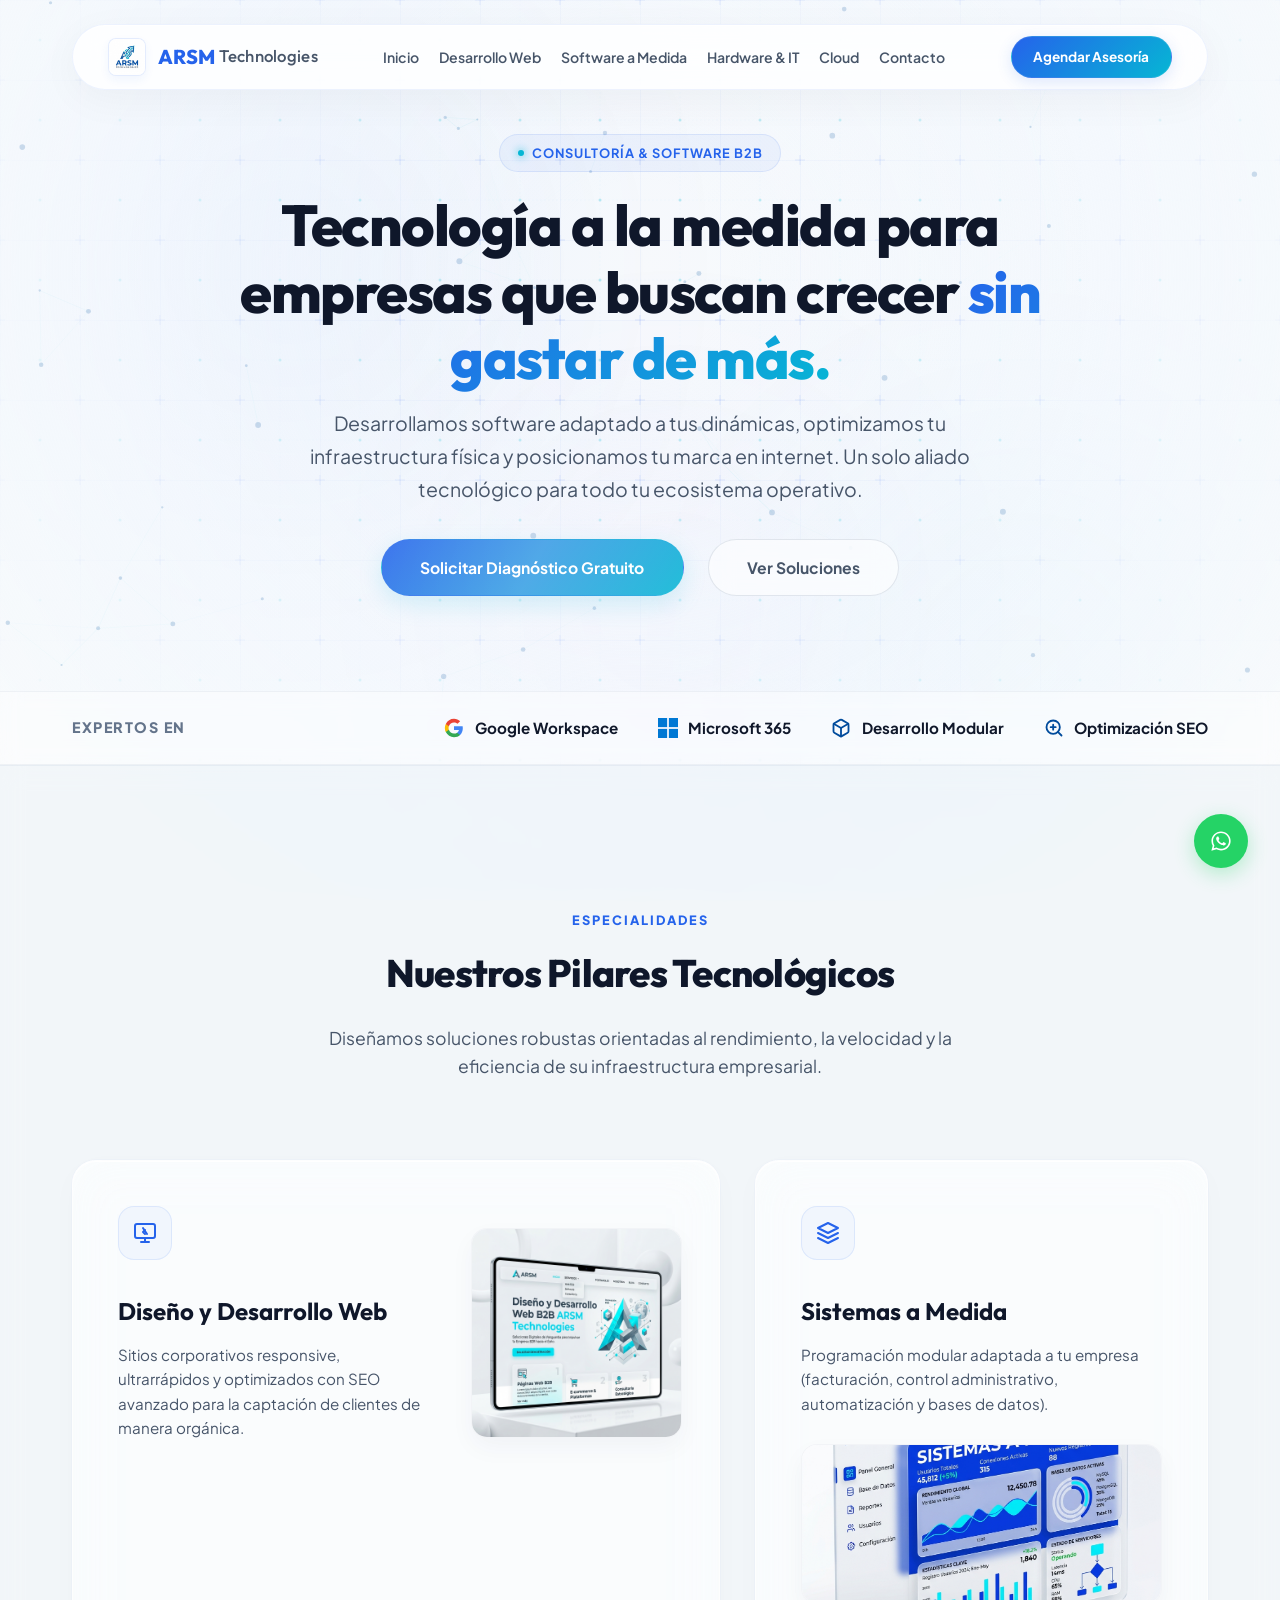
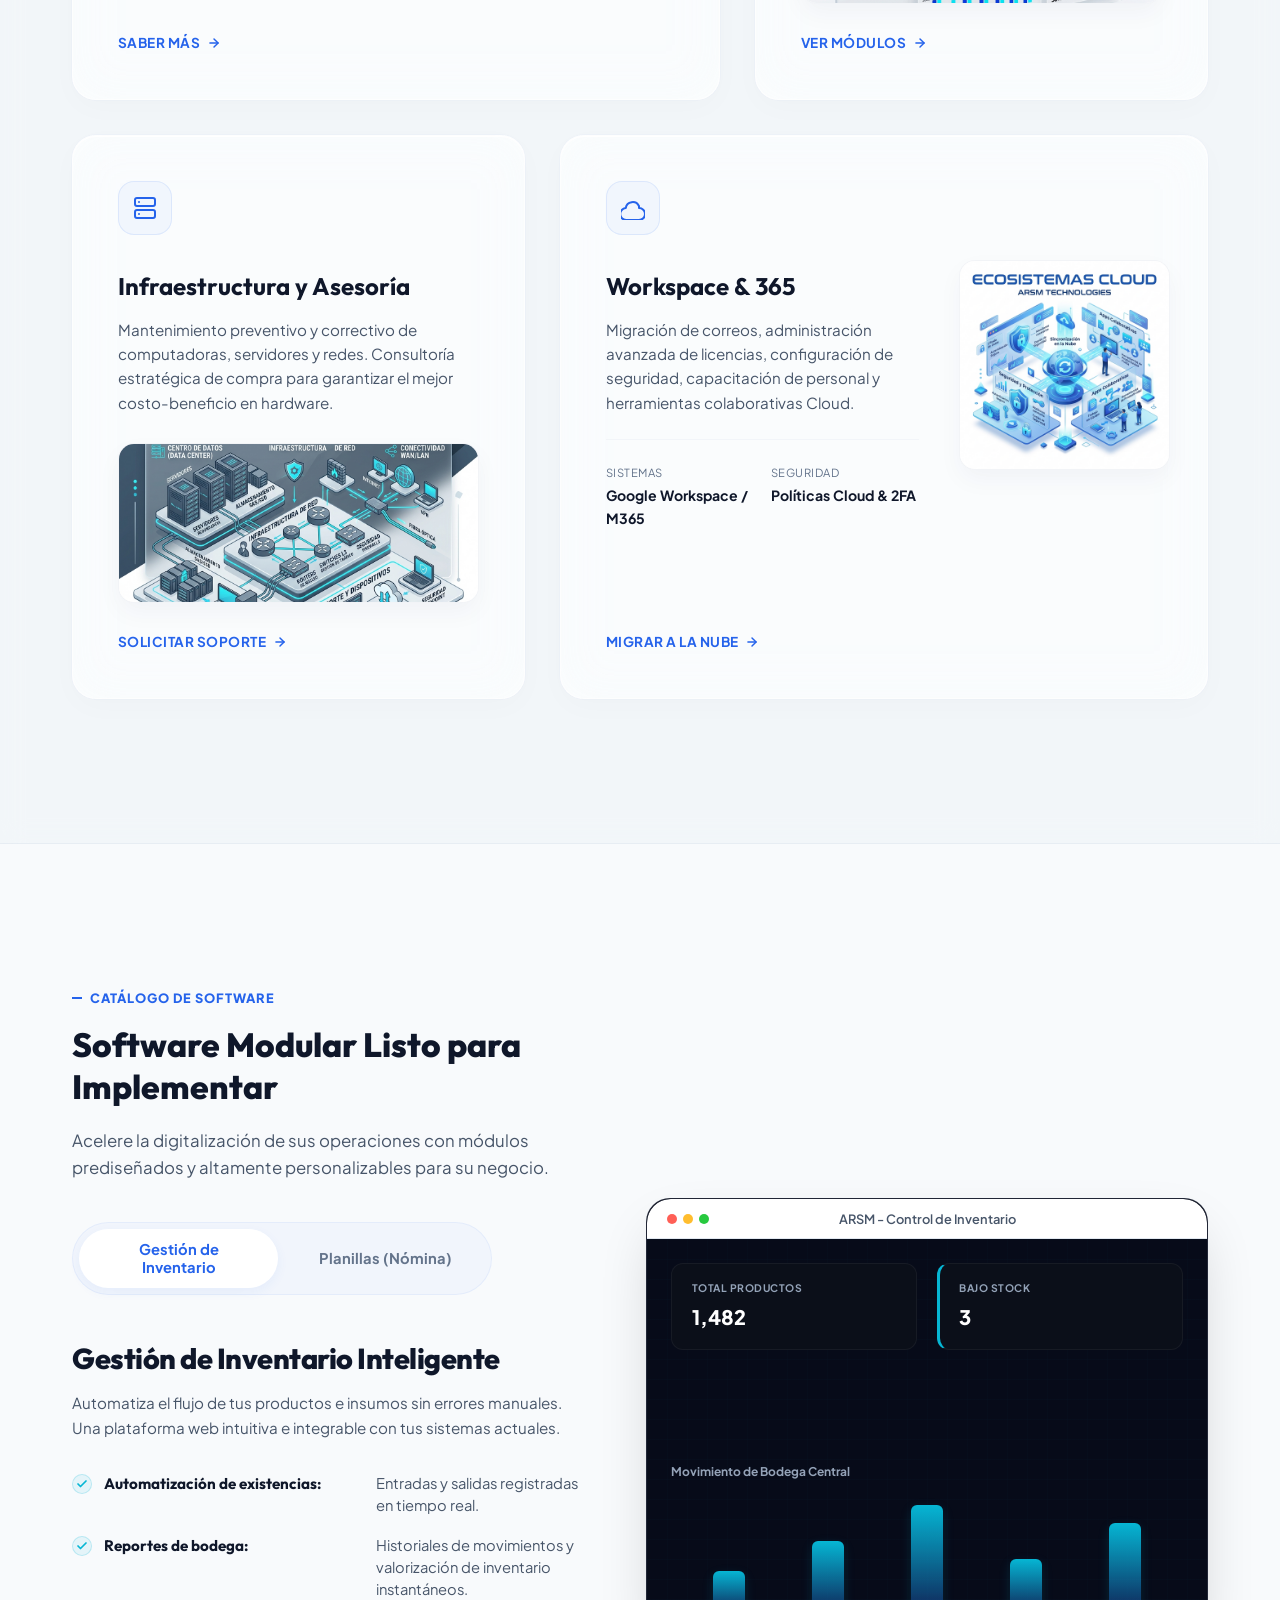
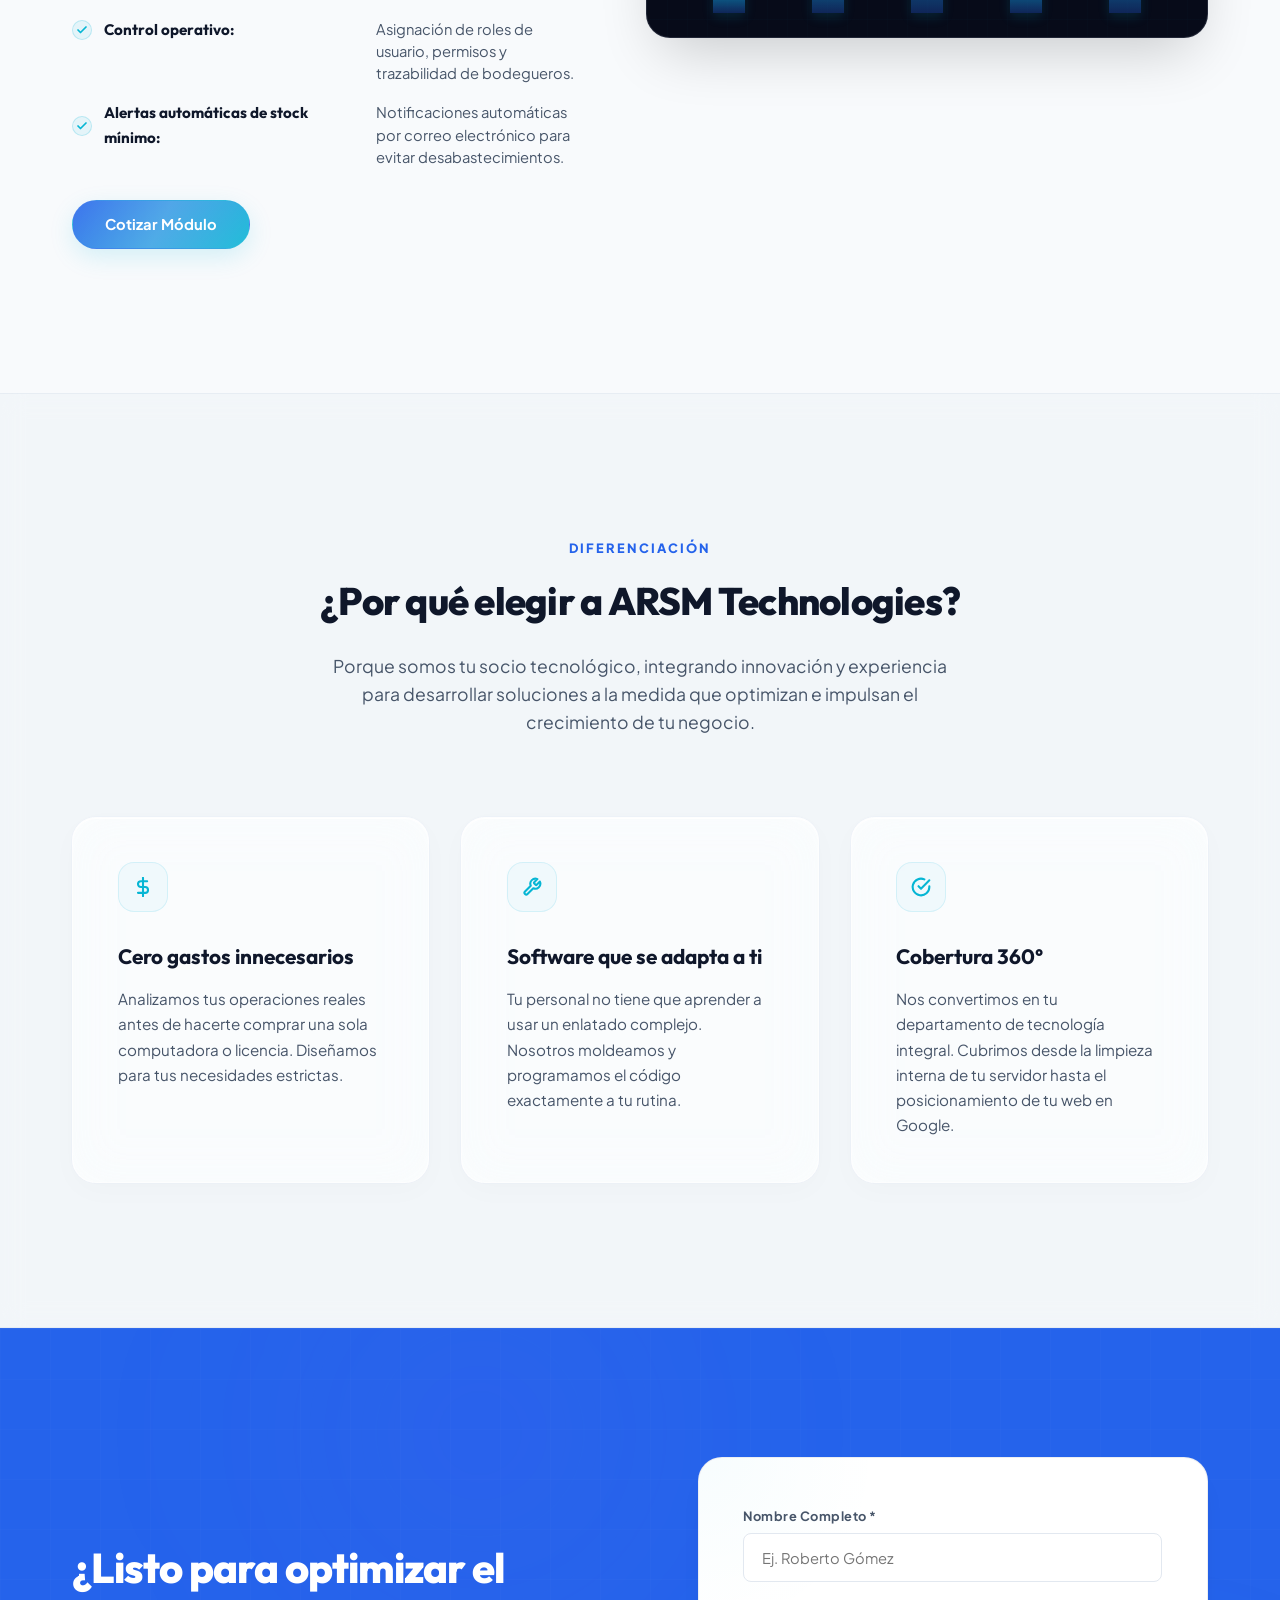
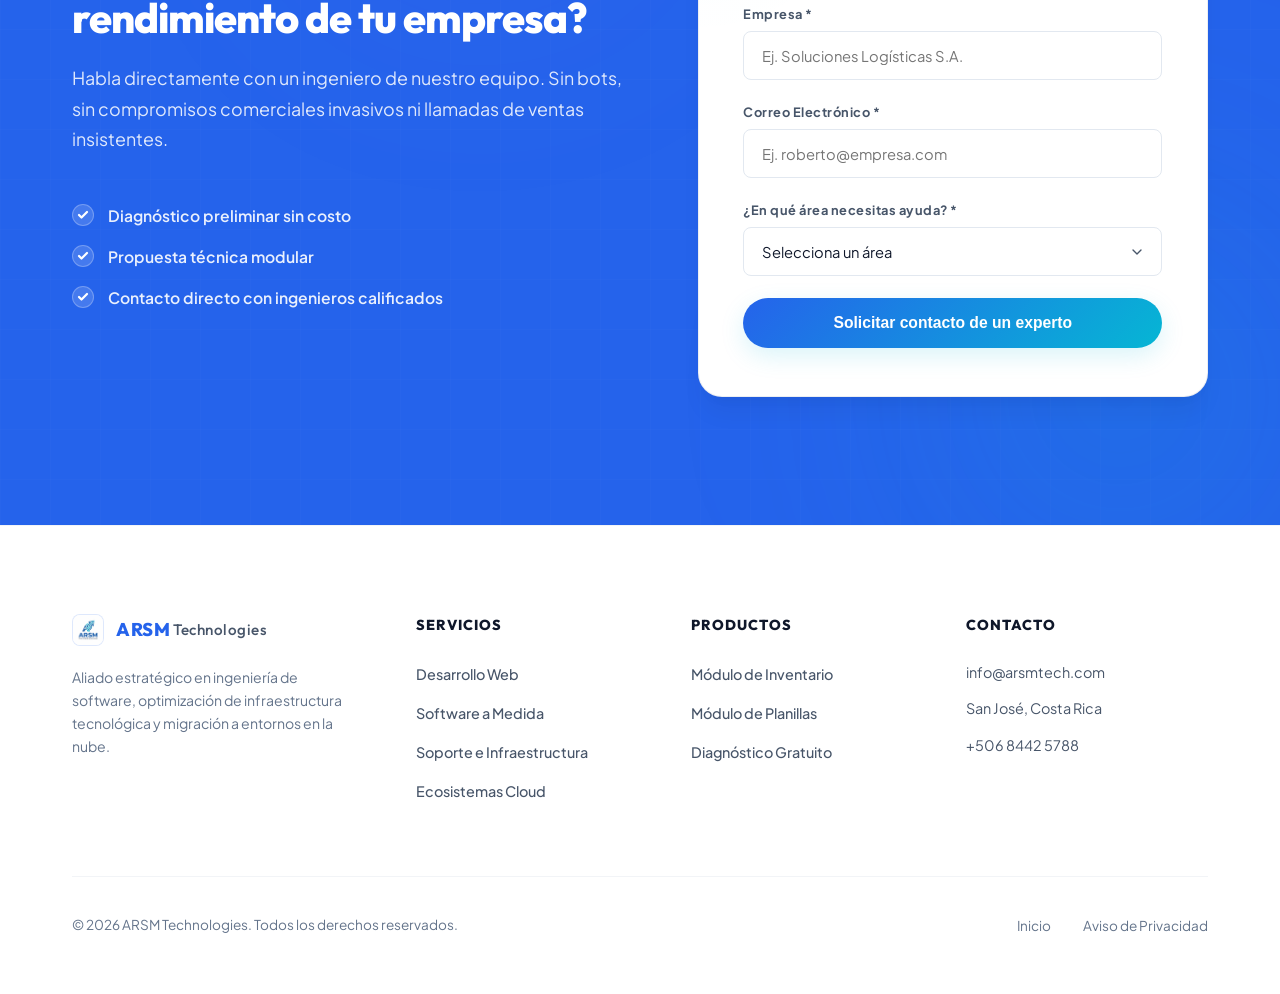
==== commit aaa75e7f: "se cambio el numero de celular y correo" ====
--- a/index.html
+++ b/index.html
@@ -616,9 +616,9 @@
         <div>
           <h4 class="footer-title">Contacto</h4>
           <ul class="footer-menu" style="pointer-events: none; color: var(--text-secondary);">
-            <li style="font-size: 0.9rem;">contacto@arsm.tech</li>
+            <li style="font-size: 0.9rem;">info@arsmtech.com</li>
             <li style="font-size: 0.9rem;">San José, Costa Rica</li>
-            <li style="font-size: 0.9rem;">+506 8888 8888</li>
+            <li style="font-size: 0.9rem;">+506 8442 5788</li>
           </ul>
         </div>
       </div>
@@ -634,7 +634,7 @@
   </footer>
 
   <!-- Floating WhatsApp Button -->
-  <a href="https://wa.me/50688888888?text=Hola,%20me%20gustar%C3%ADa%20obtener%20informaci%C3%B3n%20sobre%20sus%20servicios%20de%20tecnolog%C3%ADa." class="whatsapp-float" target="_blank" aria-label="Contacto por WhatsApp">
+  <a href="https://wa.me/50684425788?text=Hola,%20me%20gustar%C3%ADa%20obtener%20informaci%C3%B3n%20sobre%20sus%20servicios%20de%20tecnolog%C3%ADa." class="whatsapp-float" target="_blank" aria-label="Contacto por WhatsApp">
     <svg xmlns="http://www.w3.org/2000/svg" viewBox="0 0 448 512" width="22" height="22" fill="currentColor">
       <path d="M380.9 97.1C339 55.1 283.2 32 223.9 32c-122.4 0-222 99.6-222 222 0 39.1 10.2 77.3 29.6 111L0 480l117.7-30.9c32.4 17.7 68.9 27 106.1 27h.1c122.3 0 224.1-99.6 224.1-222 0-59.3-25.2-115-67.1-157zm-157 341.6c-33.2 0-65.7-8.9-94-25.7l-6.7-4-69.8 18.3L72 359.2l-4.4-7c-18.5-29.4-28.2-63.3-28.2-98.2 0-101.7 82.8-184.5 184.6-184.5 49.3 0 95.6 19.2 130.4 54.1 34.8 34.9 56.2 81.2 56.1 130.5 0 101.8-84.9 184.6-186.6 184.6zm101.2-138.2c-5.5-2.8-32.8-16.2-37.9-18-5.1-1.9-8.8-2.8-12.5 2.8-3.7 5.6-14.3 18-17.6 21.8-3.2 3.7-6.5 4.2-12 1.4-32.6-16.3-54-29.1-75.5-66-5.7-9.8 5.7-9.1 16.3-30.3 1.8-3.7.9-6.9-.5-9.7-1.4-2.8-12.5-30.1-17.1-41.2-4.5-10.8-9.1-9.3-12.5-9.5-3.2-.2-6.9-.2-10.6-.2-3.7 0-9.7 1.4-14.8 6.9-5.1 5.6-19.4 19-19.4 46.3 0 27.3 19.9 53.7 22.6 57.4 2.8 3.7 39.1 59.7 94.8 83.8 35.2 15.2 49 16.5 66.6 13.9 10.7-1.6 32.8-13.4 37.4-26.4 4.6-13 4.6-24.1 3.2-26.4-1.3-2.5-5-3.9-10.5-6.6z"/>
     </svg>
